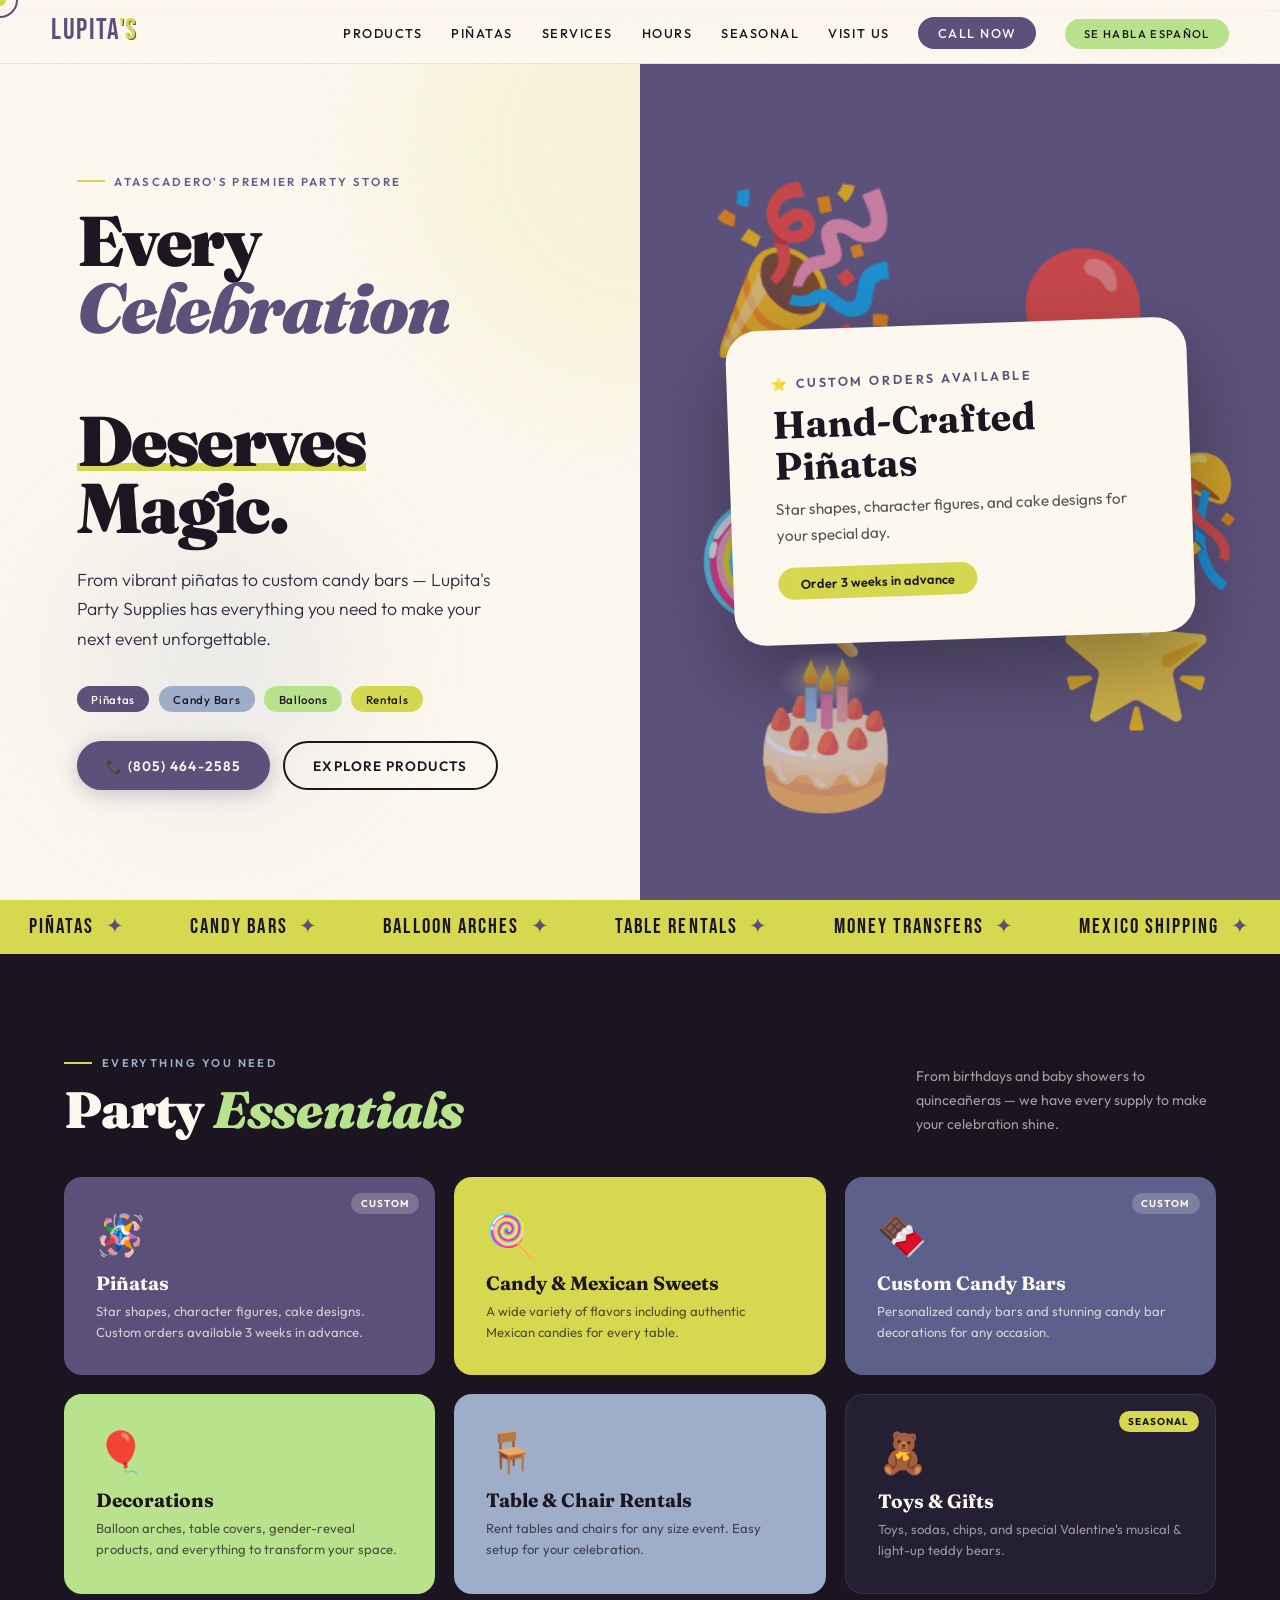
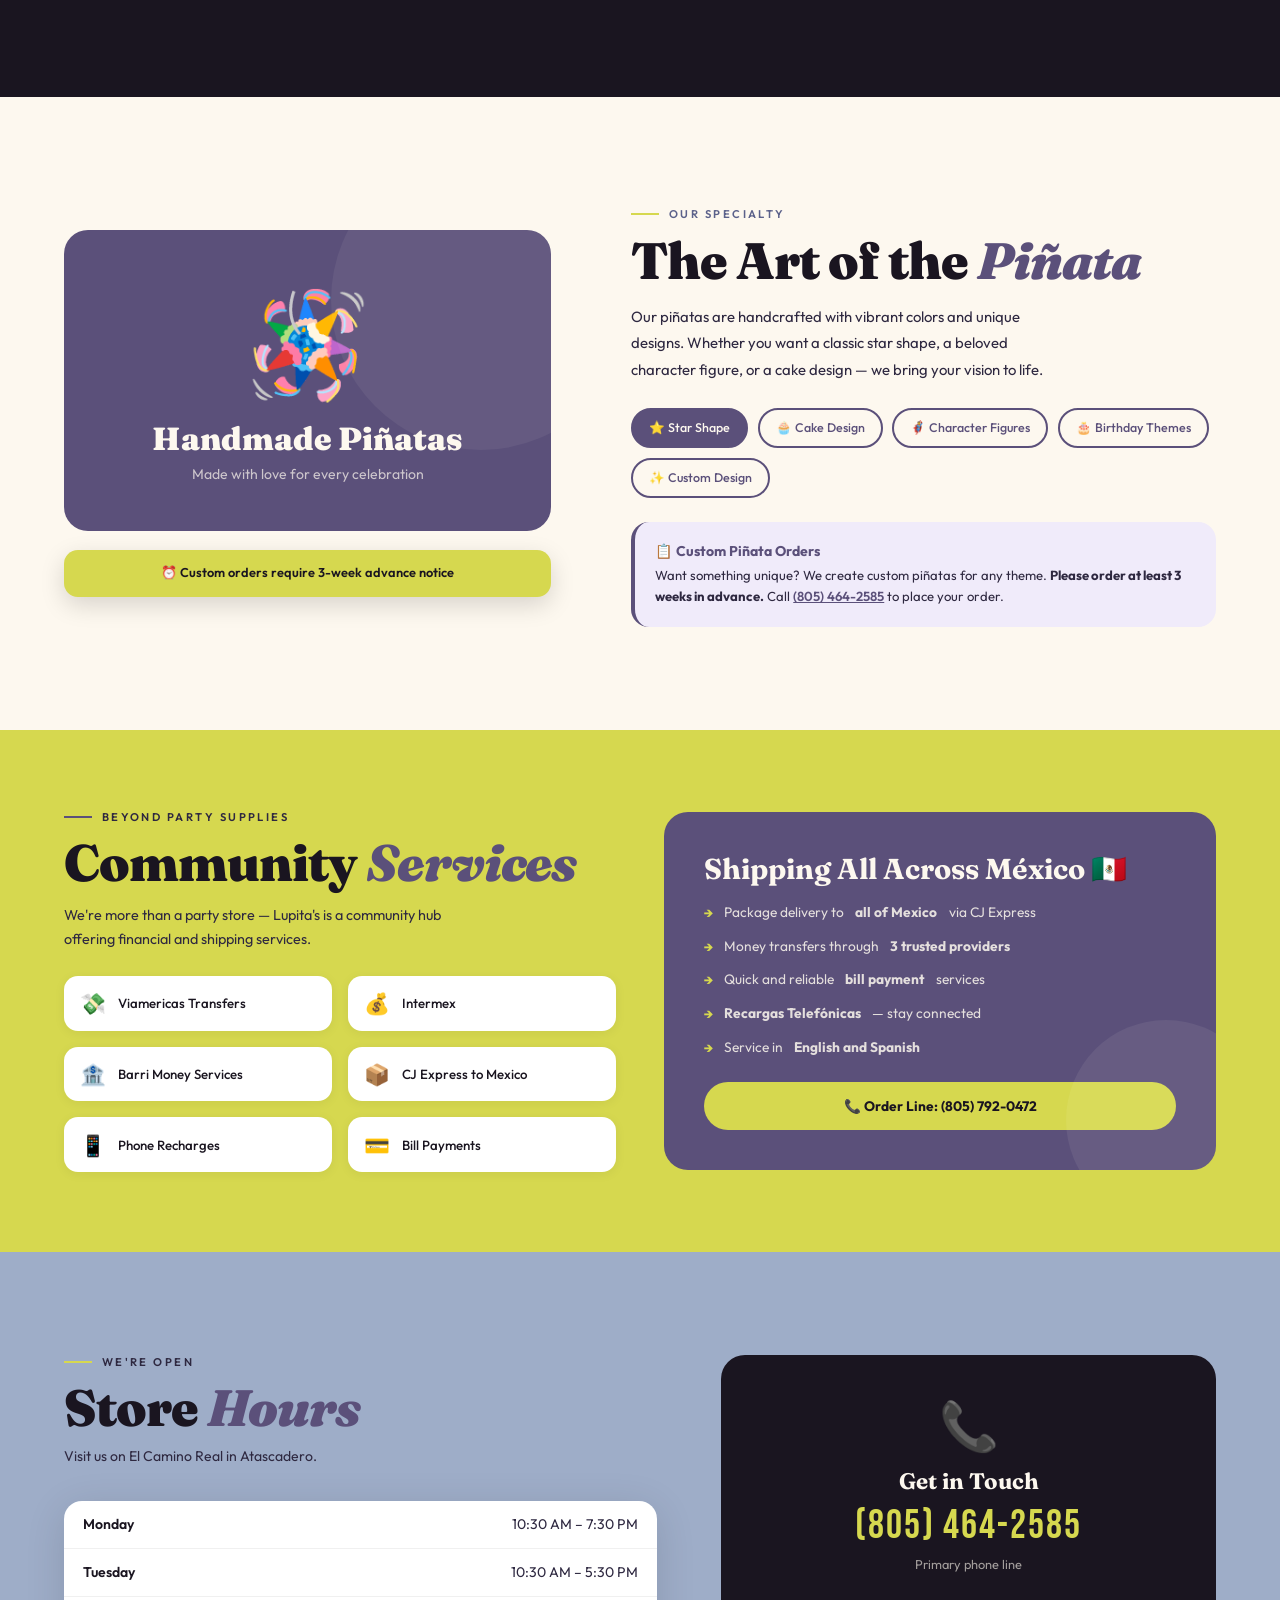
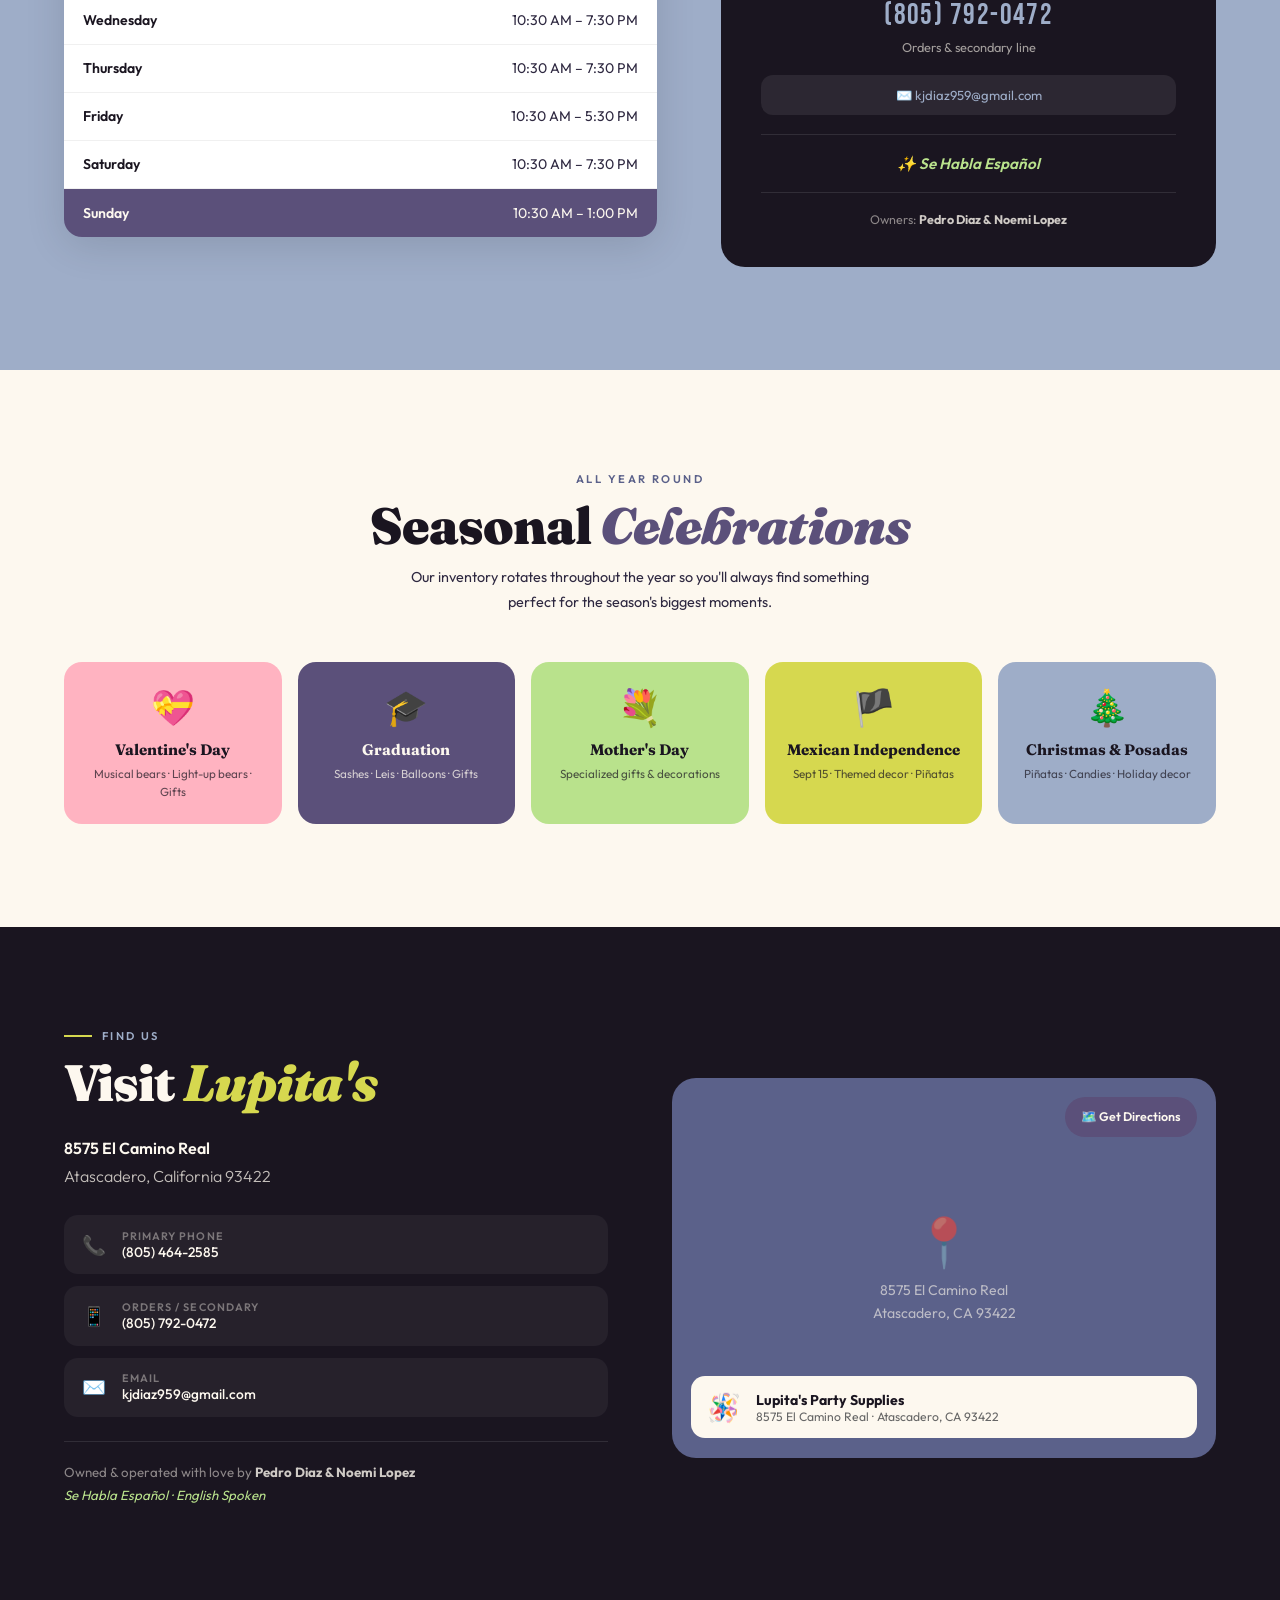
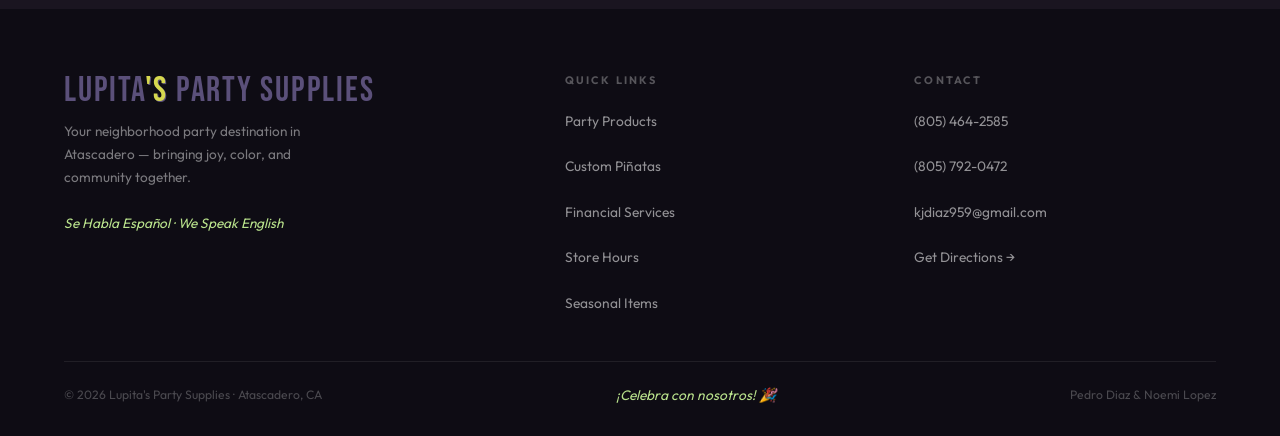
==== index.html @ 15f7dcf7 "Initial" ====
<!DOCTYPE html>
<html lang="en">
<head>
    <meta charset="UTF-8">
    <meta name="robots" content="noindex, nofollow">
    <meta name="viewport" content="width=device-width, initial-scale=1.0, viewport-fit=cover">
    <meta name="theme-color" content="#5b507a">
    <meta name="apple-mobile-web-app-capable" content="yes">
    <title>Lupita's Party Supplies — Atascadero, CA</title>
    <link rel="preconnect" href="https://fonts.googleapis.com">
    <link href="https://fonts.googleapis.com/css2?family=Bebas+Neue&family=Fraunces:ital,wght@0,400;0,700;0,900;1,400;1,700&family=Outfit:wght@300;400;500;600&display=swap"
          rel="stylesheet">
    <style>
        /* ── TOKENS ── */
        :root {
            --dusty-grape: #5b507a;
            --dusty-grape-2: #5b618a;
            --powder-blue: #9eadc8;
            --light-green: #b9e28c;
            --lemon-lime: #d6d84f;
            --cream: #fdf8ef;
            --ink: #1a1520;
            --ink-soft: #2e2840;
            --nav-h: 64px;
            --si-l: env(safe-area-inset-left, 0px);
            --si-r: env(safe-area-inset-right, 0px);
            --si-b: env(safe-area-inset-bottom, 0px);
        }

        /* ── RESET ── */
        *, *::before, *::after {
            margin: 0;
            padding: 0;
            box-sizing: border-box;
        }

        html {
            scroll-behavior: smooth;
            -webkit-text-size-adjust: 100%;
        }

        body {
            font-family: 'Outfit', sans-serif;
            background: var(--cream);
            color: var(--ink);
            overflow-x: hidden;
        }

        img {
            max-width: 100%;
            display: block;
        }

        a {
            -webkit-tap-highlight-color: transparent;
        }

        /* ── CUSTOM CURSOR — fine pointer only ── */
        .cursor, .cursor-ring {
            display: none;
        }

        @media (pointer: fine) {
            body {
                cursor: none;
            }

            .cursor {
                display: block;
                width: 12px;
                height: 12px;
                background: var(--lemon-lime);
                border-radius: 50%;
                position: fixed;
                pointer-events: none;
                z-index: 9999;
                transition: transform .1s, background .2s;
                transform: translate(-50%, -50%);
            }

            .cursor-ring {
                display: block;
                width: 36px;
                height: 36px;
                border: 2px solid var(--dusty-grape);
                border-radius: 50%;
                position: fixed;
                pointer-events: none;
                z-index: 9998;
                transition: all .15s ease;
                transform: translate(-50%, -50%);
            }

            a, button {
                cursor: none;
            }
        }

        /* ── NOISE OVERLAY ── */
        body::before {
            content: '';
            position: fixed;
            inset: 0;
            z-index: 1000;
            pointer-events: none;
            opacity: .025;
            background-image: url("data:image/svg+xml,%3Csvg viewBox='0 0 256 256' xmlns='http://www.w3.org/2000/svg'%3E%3Cfilter id='n'%3E%3CfeTurbulence type='fractalNoise' baseFrequency='0.9' numOctaves='4' stitchTiles='stitch'/%3E%3C/filter%3E%3Crect width='100%25' height='100%25' filter='url(%23n)'/%3E%3C/svg%3E");
        }

        /* ── BLOBS ── */
        .blob {
            position: absolute;
            border-radius: 50%;
            filter: blur(60px);
            pointer-events: none;
            z-index: 0;
        }

        /* ────────────────────────────────
           NAV
        ──────────────────────────────── */
        nav {
            position: fixed;
            top: 0;
            left: 0;
            right: 0;
            z-index: 500;
            height: var(--nav-h);
            display: flex;
            align-items: center;
            justify-content: space-between;
            padding: 0 clamp(1rem, 4vw, 4rem);
            background: rgba(253, 248, 239, .92);
            backdrop-filter: blur(16px);
            -webkit-backdrop-filter: blur(16px);
            border-bottom: 1px solid rgba(91, 80, 122, .12);
            transition: box-shadow .3s;
        }

        nav.scrolled {
            box-shadow: 0 4px 40px rgba(91, 80, 122, .1);
        }

        .nav-logo {
            font-family: 'Bebas Neue', sans-serif;
            font-size: clamp(1.4rem, 4vw, 1.8rem);
            letter-spacing: .05em;
            color: var(--dusty-grape);
            text-decoration: none;
            line-height: 1;
            flex-shrink: 0;
        }

        .nav-logo span {
            color: var(--lemon-lime);
            text-shadow: 1px 1px 0 var(--dusty-grape);
        }

        /* Desktop links */
        .nav-links {
            display: flex;
            gap: 1.8rem;
            align-items: center;
            list-style: none;
        }

        .nav-links a {
            font-size: .8rem;
            font-weight: 500;
            letter-spacing: .12em;
            text-transform: uppercase;
            text-decoration: none;
            color: var(--ink);
            position: relative;
            padding: .5rem 0 .3rem;
            transition: color .2s;
            white-space: nowrap;
        }

        .nav-links a::after {
            content: '';
            position: absolute;
            bottom: 0;
            left: 0;
            width: 0;
            height: 2px;
            background: var(--lemon-lime);
            transition: width .3s cubic-bezier(.4, 0, 0, 1);
        }

        .nav-links a:hover::after {
            width: 100%;
        }

        .nav-links a:hover {
            color: var(--dusty-grape);
        }

        .nav-cta {
            background: var(--dusty-grape);
            color: var(--cream) !important;
            padding: .5rem 1.2rem !important;
            border-radius: 100px;
            transition: background .2s !important;
        }

        .nav-cta:hover {
            background: var(--dusty-grape-2) !important;
        }

        .nav-cta::after {
            display: none !important;
        }

        .nav-se {
            background: var(--light-green);
            color: var(--ink) !important;
            font-size: .7rem !important;
        }

        .nav-se:hover {
            background: #a6d07a !important;
        }

        /* Hamburger */
        .nav-hamburger {
            display: none;
            flex-direction: column;
            justify-content: center;
            align-items: center;
            gap: 5px;
            width: 44px;
            height: 44px;
            background: none;
            border: none;
            padding: 0;
            cursor: pointer;
            flex-shrink: 0;
        }

        .nav-hamburger span {
            display: block;
            width: 24px;
            height: 2px;
            background: var(--ink);
            border-radius: 2px;
            transition: transform .3s, opacity .3s;
            transform-origin: center;
        }

        .nav-hamburger.open span:nth-child(1) {
            transform: translateY(7px) rotate(45deg);
        }

        .nav-hamburger.open span:nth-child(2) {
            opacity: 0;
            transform: scaleX(0);
        }

        .nav-hamburger.open span:nth-child(3) {
            transform: translateY(-7px) rotate(-45deg);
        }

        /* Drawer */
        .nav-drawer {
            position: fixed;
            top: var(--nav-h);
            left: 0;
            right: 0;
            background: rgba(253, 248, 239, .98);
            backdrop-filter: blur(20px);
            -webkit-backdrop-filter: blur(20px);
            border-bottom: 2px solid var(--dusty-grape);
            z-index: 490;
            transform: translateY(-110%);
            transition: transform .35s cubic-bezier(.4, 0, 0, 1);
            max-height: calc(100dvh - var(--nav-h));
            overflow-y: auto;
            -webkit-overflow-scrolling: touch;
        }

        .nav-drawer.open {
            transform: translateY(0);
        }

        .nav-drawer ul {
            list-style: none;
            padding: 1.25rem 1.25rem .75rem;
            display: flex;
            flex-direction: column;
            gap: .2rem;
        }

        .nav-drawer ul li a {
            display: flex;
            align-items: center;
            min-height: 52px;
            padding: 0 1rem;
            font-size: 1rem;
            font-weight: 500;
            letter-spacing: .06em;
            text-transform: uppercase;
            text-decoration: none;
            color: var(--ink);
            border-radius: 12px;
            transition: background .15s;
        }

        .nav-drawer ul li a:active {
            background: rgba(91, 80, 122, .1);
        }

        .drawer-btns {
            padding: .75rem 1.25rem;
            padding-bottom: calc(.75rem + var(--si-b));
            display: flex;
            flex-direction: column;
            gap: .6rem;
        }

        .drawer-btns a {
            display: flex;
            align-items: center;
            justify-content: center;
            min-height: 52px;
            border-radius: 100px;
            font-weight: 700;
            font-size: .9rem;
            text-decoration: none;
            letter-spacing: .03em;
            transition: opacity .15s;
        }

        .drawer-btns a:active {
            opacity: .8;
        }

        .db-call {
            background: var(--dusty-grape);
            color: var(--cream);
        }

        .db-ord {
            background: var(--light-green);
            color: var(--ink);
        }

        .drawer-se {
            text-align: center;
            font-size: .78rem;
            color: var(--dusty-grape);
            font-style: italic;
            font-weight: 600;
            padding-bottom: .75rem;
        }

        /* ────────────────────────────────
           HERO
        ──────────────────────────────── */
        #hero {
            min-height: 100svh;
            display: grid;
            grid-template-columns:1fr 1fr;
            position: relative;
            overflow: hidden;
            padding-top: var(--nav-h);
        }

        .hero-left {
            display: flex;
            flex-direction: column;
            justify-content: center;
            padding: 4rem clamp(1.5rem, 3vw, 3rem) 4rem clamp(1.5rem, 6vw, 5rem);
            position: relative;
            z-index: 2;
        }

        .hero-eyebrow {
            display: inline-flex;
            align-items: center;
            gap: .6rem;
            font-size: .72rem;
            font-weight: 600;
            letter-spacing: .2em;
            text-transform: uppercase;
            color: var(--dusty-grape-2);
            margin-bottom: 1.2rem;
        }

        .hero-eyebrow::before {
            content: '';
            width: 28px;
            height: 2px;
            background: var(--lemon-lime);
            flex-shrink: 0;
        }

        .hero-h1 {
            font-family: 'Fraunces', serif;
            font-size: clamp(2.8rem, 5.5vw, 6.5rem);
            font-weight: 900;
            line-height: .95;
            letter-spacing: -.03em;
            color: var(--ink);
            margin-bottom: 1.4rem;
        }

        .hero-h1 .pop {
            color: var(--dusty-grape);
            font-style: italic;
            display: block;
        }

        .hero-h1 .uw {
            position: relative;
            display: inline-block;
        }

        .hero-h1 .uw::after {
            content: '';
            position: absolute;
            left: 0;
            bottom: 4px;
            right: 0;
            height: 8px;
            background: var(--lemon-lime);
            z-index: -1;
            transform: scaleX(0);
            transform-origin: left;
            animation: ulGrow .8s .6s cubic-bezier(.4, 0, 0, 1) forwards;
        }

        @keyframes ulGrow {
            to {
                transform: scaleX(1);
            }
        }

        .hero-sub {
            font-size: clamp(.88rem, 2vw, 1.1rem);
            font-weight: 300;
            color: var(--ink-soft);
            line-height: 1.7;
            max-width: 420px;
            margin-bottom: 2rem;
        }

        .hero-badges {
            display: flex;
            gap: .6rem;
            flex-wrap: wrap;
            margin-bottom: 1.8rem;
        }

        .badge {
            padding: .35rem .9rem;
            border-radius: 100px;
            font-size: .72rem;
            font-weight: 500;
            letter-spacing: .06em;
        }

        .bg {
            background: var(--dusty-grape);
            color: var(--cream);
        }

        .bb {
            background: var(--powder-blue);
            color: var(--ink);
        }

        .bgn {
            background: var(--light-green);
            color: var(--ink);
        }

        .bl {
            background: var(--lemon-lime);
            color: var(--ink);
        }

        .hero-btns {
            display: flex;
            gap: .8rem;
            flex-wrap: wrap;
        }

        .btn-p {
            background: var(--dusty-grape);
            color: var(--cream);
            padding: .85rem 1.8rem;
            border-radius: 100px;
            font-size: .85rem;
            font-weight: 600;
            letter-spacing: .08em;
            text-transform: uppercase;
            text-decoration: none;
            border: none;
            transition: transform .2s, box-shadow .2s, background .2s;
            box-shadow: 0 4px 20px rgba(91, 80, 122, .3);
            display: inline-flex;
            align-items: center;
            min-height: 48px;
            touch-action: manipulation;
        }

        @media (hover: hover) {
            .btn-p:hover {
                transform: translateY(-3px);
                box-shadow: 0 8px 32px rgba(91, 80, 122, .4);
                background: var(--dusty-grape-2);
            }
        }

        .btn-p:active {
            transform: scale(.97);
        }

        .btn-o {
            background: transparent;
            color: var(--ink);
            padding: .85rem 1.8rem;
            border-radius: 100px;
            font-size: .85rem;
            font-weight: 600;
            letter-spacing: .08em;
            text-transform: uppercase;
            text-decoration: none;
            border: 2px solid var(--ink);
            transition: all .2s;
            display: inline-flex;
            align-items: center;
            min-height: 48px;
            touch-action: manipulation;
        }

        @media (hover: hover) {
            .btn-o:hover {
                background: var(--ink);
                color: var(--cream);
                transform: translateY(-3px);
            }
        }

        .btn-o:active {
            transform: scale(.97);
        }

        .hero-right {
            position: relative;
            overflow: hidden;
            background: var(--dusty-grape);
            display: flex;
            align-items: center;
            justify-content: center;
        }

        .hero-right-inner {
            position: relative;
            z-index: 2;
            text-align: center;
            padding: 3rem 2rem;
        }

        .hero-card {
            background: var(--cream);
            border-radius: 32px;
            padding: clamp(1.2rem, 3.5vw, 3.5rem);
            text-align: left;
            max-width: clamp(260px, 36vw, 520px);
            box-shadow: 0 32px 80px rgba(0, 0, 0, .32);
            transform: rotate(-2deg);
            animation: floatCard 4s ease-in-out infinite;
        }

        @keyframes floatCard {
            0%, 100% {
                transform: rotate(-2deg) translateY(0);
            }
            50% {
                transform: rotate(-2deg) translateY(-14px);
            }
        }

        .cl {
            font-size: clamp(.68rem, 1vw, 1rem);
            font-weight: 600;
            letter-spacing: .2em;
            text-transform: uppercase;
            color: var(--dusty-grape);
            margin-bottom: .75rem;
        }

        .ct {
            font-family: 'Fraunces', serif;
            font-size: clamp(1.1rem, 3vw, 2.8rem);
            font-weight: 700;
            color: var(--ink);
            margin-bottom: .6rem;
            line-height: 1.1;
        }

        .cd {
            font-size: clamp(.82rem, 1.2vw, 1.2rem);
            color: #555;
            line-height: 1.7;
        }

        .ctag {
            display: inline-block;
            margin-top: 1.2rem;
            background: var(--lemon-lime);
            color: var(--ink);
            font-size: clamp(.7rem, 1vw, 1rem);
            font-weight: 600;
            padding: .5rem 1.4rem;
            border-radius: 100px;
        }

        .hero-fi {
            position: absolute;
            inset: 0;
            pointer-events: none;
            z-index: 1;
        }

        .fi {
            position: absolute;
            font-size: 2.5rem;
            animation: floatIt 5s ease-in-out infinite;
            opacity: .7;
        }

        @keyframes floatIt {
            0%, 100% {
                transform: translateY(0) rotate(0deg);
            }
            50% {
                transform: translateY(-20px) rotate(15deg);
            }
        }

        /* ── MARQUEE ── */
        .mq-wrap {
            background: var(--lemon-lime);
            overflow: hidden;
            padding: .9rem 0;
            position: relative;
            z-index: 2;
        }

        .mq-track {
            display: flex;
            gap: 0;
            white-space: nowrap;
            animation: mqScroll 20s linear infinite;
        }

        .mq-item {
            font-family: 'Bebas Neue', sans-serif;
            font-size: 1.3rem;
            letter-spacing: .1em;
            color: var(--ink);
            padding: 0 1.8rem;
            flex-shrink: 0;
        }

        .mq-dot {
            color: var(--dusty-grape);
            padding: 0 .4rem;
        }

        @keyframes mqScroll {
            from {
                transform: translateX(0);
            }
            to {
                transform: translateX(-50%);
            }
        }

        @media (prefers-reduced-motion: reduce) {
            .mq-track, .fi, .hero-card {
                animation: none;
            }

            .reveal {
                opacity: 1 !important;
                transform: none !important;
            }
        }

        /* ── SECTION COMMON ── */
        section {
            position: relative;
            overflow: hidden;
        }

        .stag {
            font-size: .7rem;
            font-weight: 600;
            letter-spacing: .22em;
            text-transform: uppercase;
            color: var(--dusty-grape-2);
            display: flex;
            align-items: center;
            gap: .6rem;
            margin-bottom: .8rem;
        }

        .stag::before {
            content: '';
            width: 28px;
            height: 2px;
            background: var(--lemon-lime);
            flex-shrink: 0;
        }

        .sh2 {
            font-family: 'Fraunces', serif;
            font-size: clamp(1.9rem, 4vw, 3.8rem);
            font-weight: 900;
            line-height: 1.05;
            letter-spacing: -.02em;
            color: var(--ink);
        }

        .sh2 em {
            font-style: italic;
            color: var(--dusty-grape);
        }

        /* ────────────────────────────────
           PRODUCTS
        ──────────────────────────────── */
        #products {
            padding: clamp(3rem, 8vw, 8rem) clamp(1.25rem, 5vw, 5rem);
            background: var(--ink);
        }

        .ph {
            display: flex;
            justify-content: space-between;
            align-items: flex-end;
            margin-bottom: 2.5rem;
            gap: 2rem;
            flex-wrap: wrap;
        }

        .ph .stag {
            color: var(--powder-blue);
        }

        .ph .stag::before {
            background: var(--lemon-lime);
        }

        .ph .sh2 {
            color: var(--cream);
        }

        .ph .sh2 em {
            color: var(--light-green);
        }

        .pdesc {
            max-width: 300px;
            font-size: .88rem;
            color: rgba(253, 248, 239, .6);
            line-height: 1.7;
        }

        .pgrid {
            display: grid;
            grid-template-columns:repeat(3, 1fr);
            gap: 1.2rem;
        }

        .pc {
            border-radius: 18px;
            padding: clamp(1.25rem, 3vw, 2rem);
            position: relative;
            overflow: hidden;
            transition: transform .3s cubic-bezier(.4, 0, 0, 1), box-shadow .3s;
            touch-action: manipulation;
        }

        @media (hover: hover) {
            .pc:hover {
                transform: translateY(-8px);
                box-shadow: 0 20px 50px rgba(0, 0, 0, .4);
            }
        }

        .pc:active {
            transform: scale(.98);
        }

        .pc.g {
            background: var(--dusty-grape);
        }

        .pc.g2 {
            background: var(--dusty-grape-2);
        }

        .pc.b {
            background: var(--powder-blue);
        }

        .pc.gn {
            background: var(--light-green);
        }

        .pc.l {
            background: var(--lemon-lime);
        }

        .pc.dk {
            background: #241f32;
            border: 1px solid rgba(255, 255, 255, .08);
        }

        .pe {
            font-size: 2.5rem;
            margin-bottom: .8rem;
            display: block;
        }

        .pt {
            font-family: 'Fraunces', serif;
            font-size: 1.2rem;
            font-weight: 700;
            margin-bottom: .4rem;
            line-height: 1.2;
        }

        .pc.g .pt, .pc.g2 .pt, .pc.dk .pt {
            color: var(--cream);
        }

        .pc.b .pt, .pc.gn .pt, .pc.l .pt {
            color: var(--ink);
        }

        .pd {
            font-size: .82rem;
            line-height: 1.6;
        }

        .pc.g .pd, .pc.g2 .pd {
            color: rgba(253, 248, 239, .75);
        }

        .pc.dk .pd {
            color: rgba(253, 248, 239, .55);
        }

        .pc.b .pd, .pc.gn .pd, .pc.l .pd {
            color: rgba(26, 21, 32, .7);
        }

        .pbadge {
            position: absolute;
            top: 1rem;
            right: 1rem;
            font-size: .62rem;
            font-weight: 700;
            letter-spacing: .1em;
            text-transform: uppercase;
            padding: .25rem .6rem;
            border-radius: 100px;
            background: rgba(255, 255, 255, .2);
            color: var(--cream);
        }

        .pc.l .pbadge, .pc.gn .pbadge {
            background: rgba(0, 0, 0, .12);
            color: var(--ink);
        }

        /* ────────────────────────────────
           PIÑATA SPOTLIGHT
        ──────────────────────────────── */
        #pinatas {
            padding: clamp(3rem, 8vw, 8rem) clamp(1.25rem, 5vw, 5rem);
            background: var(--cream);
            display: grid;
            grid-template-columns:1fr 1.2fr;
            gap: 5rem;
            align-items: center;
        }

        .pv {
            position: relative;
        }

        .pbc {
            background: var(--dusty-grape);
            border-radius: 24px;
            padding: clamp(1.5rem, 4vw, 3rem);
            position: relative;
            overflow: hidden;
        }

        .pbc::before {
            content: '';
            position: absolute;
            width: 300px;
            height: 300px;
            border-radius: 50%;
            background: rgba(253, 248, 239, .06);
            top: -80px;
            right: -80px;
        }

        .pbe {
            font-size: clamp(4rem, 8vw, 7rem);
            display: block;
            margin-bottom: .8rem;
            text-align: center;
        }

        .pbt {
            font-family: 'Fraunces', serif;
            font-size: clamp(1.4rem, 3vw, 2rem);
            font-weight: 900;
            color: var(--cream);
            text-align: center;
            margin-bottom: .4rem;
        }

        .pbs {
            font-size: .88rem;
            color: rgba(253, 248, 239, .7);
            text-align: center;
        }

        .pfb {
            position: relative;
            margin-top: 1.2rem;
            background: var(--lemon-lime);
            color: var(--ink);
            border-radius: 14px;
            padding: .9rem 1.2rem;
            font-size: .8rem;
            font-weight: 600;
            box-shadow: 0 8px 24px rgba(0, 0, 0, .15);
            text-align: center;
            line-height: 1.4;
        }

        .pi {
            padding-top: .5rem;
        }

        .pstyles {
            display: flex;
            gap: .6rem;
            flex-wrap: wrap;
            margin: 1.5rem 0;
        }

        .pst {
            padding: .55rem 1rem;
            border-radius: 100px;
            font-size: .78rem;
            font-weight: 500;
            border: 2px solid var(--dusty-grape);
            color: var(--dusty-grape);
            transition: all .2s;
            min-height: 40px;
            display: inline-flex;
            align-items: center;
            touch-action: manipulation;
        }

        @media (hover: hover) {
            .pst:hover {
                background: var(--dusty-grape);
                color: var(--cream);
            }
        }

        .pst.active {
            background: var(--dusty-grape);
            color: var(--cream);
        }

        .cob {
            background: #f0ebfa;
            border-radius: 18px;
            padding: 1.25rem;
            border-left: 4px solid var(--dusty-grape);
            margin-top: 1.5rem;
        }

        .cot {
            font-weight: 700;
            font-size: .88rem;
            color: var(--dusty-grape);
            margin-bottom: .35rem;
        }

        .cod {
            font-size: .82rem;
            color: var(--ink-soft);
            line-height: 1.6;
        }

        /* ────────────────────────────────
           SERVICES STRIP
        ──────────────────────────────── */
        #services-strip {
            background: var(--lemon-lime);
            padding: clamp(3rem, 8vw, 5rem) clamp(1.25rem, 5vw, 5rem);
            display: grid;
            grid-template-columns:1fr 1fr;
            gap: 3rem;
            align-items: center;
        }

        .sl .stag {
            color: var(--ink-soft);
        }

        .sl .stag::before {
            background: var(--dusty-grape);
        }

        .sgrid {
            display: grid;
            grid-template-columns:1fr 1fr;
            gap: 1rem;
            margin-top: 1.5rem;
        }

        .spill {
            display: flex;
            align-items: center;
            gap: .75rem;
            background: white;
            border-radius: 14px;
            padding: .9rem 1rem;
            font-size: .83rem;
            font-weight: 500;
            box-shadow: 0 2px 12px rgba(0, 0, 0, .06);
            transition: transform .2s;
            min-height: 52px;
            touch-action: manipulation;
        }

        @media (hover: hover) {
            .spill:hover {
                transform: translateY(-3px);
            }
        }

        .sp-em {
            font-size: 1.3rem;
            flex-shrink: 0;
        }

        .srbox {
            background: var(--dusty-grape);
            border-radius: 24px;
            padding: clamp(1.5rem, 4vw, 2.5rem);
            color: var(--cream);
            position: relative;
            overflow: hidden;
        }

        .srbox::after {
            content: '';
            position: absolute;
            width: 200px;
            height: 200px;
            border-radius: 50%;
            background: rgba(253, 248, 239, .07);
            bottom: -50px;
            right: -50px;
        }

        .srbt {
            font-family: 'Fraunces', serif;
            font-size: clamp(1.3rem, 3vw, 1.8rem);
            font-weight: 700;
            margin-bottom: 1rem;
            line-height: 1.2;
        }

        .srlist {
            list-style: none;
            display: flex;
            flex-direction: column;
            gap: .75rem;
        }

        .srlist li {
            display: flex;
            align-items: flex-start;
            gap: .7rem;
            font-size: .86rem;
            color: rgba(253, 248, 239, .85);
            line-height: 1.5;
        }

        .srlist li::before {
            content: '→';
            color: var(--lemon-lime);
            font-weight: 700;
            flex-shrink: 0;
            margin-top: 1px;
        }

        .sr-cta {
            display: inline-flex;
            align-items: center;
            justify-content: center;
            margin-top: 1.5rem;
            background: var(--lemon-lime);
            color: var(--ink);
            padding: .8rem 1.5rem;
            border-radius: 100px;
            font-weight: 700;
            font-size: .86rem;
            text-decoration: none;
            min-height: 48px;
            width: 100%;
            touch-action: manipulation;
            transition: opacity .2s;
        }

        .sr-cta:active {
            opacity: .8;
        }

        /* ────────────────────────────────
           HOURS
        ──────────────────────────────── */
        #hours {
            background: var(--powder-blue);
            padding: clamp(3rem, 8vw, 8rem) clamp(1.25rem, 5vw, 5rem);
            display: grid;
            grid-template-columns:1.2fr 1fr;
            gap: 4rem;
            align-items: start;
        }

        .hl .stag {
            color: var(--ink-soft);
        }

        .htbl {
            margin-top: 2rem;
            display: flex;
            flex-direction: column;
            border-radius: 18px;
            overflow: hidden;
            box-shadow: 0 8px 40px rgba(0, 0, 0, .12);
        }

        .hr {
            display: flex;
            justify-content: space-between;
            align-items: center;
            padding: .9rem 1.2rem;
            background: white;
            border-bottom: 1px solid rgba(0, 0, 0, .06);
            font-size: .88rem;
            min-height: 48px;
        }

        .hr:last-child {
            border-bottom: none;
        }

        @media (hover: hover) {
            .hr:hover {
                background: #f8f4ff;
            }
        }

        .hr.today {
            background: var(--dusty-grape);
        }

        .hr.today .dn, .hr.today .dt {
            color: var(--cream);
        }

        .dn {
            font-weight: 600;
            color: var(--ink);
        }

        .dt {
            color: var(--ink-soft);
            font-weight: 400;
        }

        .hrb {
            background: var(--ink);
            border-radius: 24px;
            padding: clamp(1.5rem, 4vw, 2.5rem);
            color: var(--cream);
            text-align: center;
        }

        .hrb-ic {
            font-size: 3rem;
            margin-bottom: .8rem;
        }

        .hrb-tt {
            font-family: 'Fraunces', serif;
            font-size: 1.4rem;
            font-weight: 700;
            margin-bottom: .4rem;
        }

        .hrb-ph {
            font-family: 'Bebas Neue', sans-serif;
            font-size: clamp(1.8rem, 4vw, 2.5rem);
            letter-spacing: .05em;
            color: var(--lemon-lime);
            margin: .4rem 0;
            display: flex;
            align-items: center;
            justify-content: center;
            text-decoration: none;
            min-height: 48px;
        }

        .hrb-ph2 {
            display: flex;
            align-items: center;
            justify-content: center;
            font-family: 'Bebas Neue', sans-serif;
            font-size: clamp(1.4rem, 3vw, 1.8rem);
            letter-spacing: .05em;
            color: var(--powder-blue);
            text-decoration: none;
            min-height: 48px;
        }

        .hrb-sub {
            font-size: .8rem;
            color: rgba(253, 248, 239, .6);
            margin-bottom: 1.2rem;
        }

        .hrb-em {
            background: rgba(255, 255, 255, .08);
            border-radius: 12px;
            padding: .75rem 1rem;
            font-size: .82rem;
            color: var(--powder-blue);
            word-break: break-all;
        }

        .hrb-em a {
            color: inherit;
            text-decoration: none;
        }

        .hrb-se {
            margin-top: 1.2rem;
            padding-top: 1.2rem;
            border-top: 1px solid rgba(255, 255, 255, .1);
            font-size: .95rem;
            font-weight: 600;
            color: var(--light-green);
            font-style: italic;
        }

        /* ────────────────────────────────
           SEASONAL
        ──────────────────────────────── */
        #seasonal {
            padding: clamp(3rem, 8vw, 8rem) clamp(1.25rem, 5vw, 5rem);
            background: var(--cream);
        }

        .sea-hd {
            text-align: center;
            margin-bottom: 3rem;
        }

        .sea-hd .stag {
            justify-content: center;
        }

        .sea-hd .stag::before {
            display: none;
        }

        .segrid {
            display: grid;
            grid-template-columns:repeat(5, 1fr);
            gap: 1rem;
        }

        .secard {
            border-radius: 18px;
            padding: 1.4rem 1rem;
            text-align: center;
            transition: transform .3s;
            touch-action: manipulation;
            position: relative;
            overflow: hidden;
        }

        @media (hover: hover) {
            .secard:hover {
                transform: translateY(-8px) scale(1.02);
            }
        }

        .secard:active {
            transform: scale(.97);
        }

        .sc0 {
            background: #ffb3c1;
        }

        .sc1 {
            background: var(--dusty-grape);
        }

        .sc2 {
            background: var(--light-green);
        }

        .sc3 {
            background: var(--lemon-lime);
        }

        .sc4 {
            background: var(--powder-blue);
        }

        .se-em {
            font-size: 2.2rem;
            display: block;
            margin-bottom: .7rem;
        }

        .se-tt {
            font-family: 'Fraunces', serif;
            font-size: .95rem;
            font-weight: 700;
            margin-bottom: .35rem;
        }

        .sc0 .se-tt, .sc2 .se-tt, .sc3 .se-tt, .sc4 .se-tt {
            color: var(--ink);
        }

        .sc1 .se-tt {
            color: var(--cream);
        }

        .se-it {
            font-size: .73rem;
            line-height: 1.6;
        }

        .sc0 .se-it, .sc2 .se-it, .sc3 .se-it, .sc4 .se-it {
            color: rgba(26, 21, 32, .7);
        }

        .sc1 .se-it {
            color: rgba(253, 248, 239, .75);
        }

        /* ────────────────────────────────
           LOCATION
        ──────────────────────────────── */
        #location {
            background: var(--ink);
            padding: clamp(3rem, 8vw, 8rem) clamp(1.25rem, 5vw, 5rem);
            display: grid;
            grid-template-columns:1fr 1fr;
            gap: 4rem;
            align-items: center;
        }

        .li .stag {
            color: var(--powder-blue);
        }

        .li .sh2 {
            color: var(--cream);
        }

        .li .sh2 em {
            color: var(--lemon-lime);
        }

        .ladr {
            margin-top: 1.5rem;
            font-size: 1rem;
            font-weight: 300;
            color: rgba(253, 248, 239, .75);
            line-height: 1.8;
        }

        .ladr strong {
            color: var(--cream);
            font-weight: 600;
            display: block;
        }

        .lcon {
            display: flex;
            flex-direction: column;
            gap: .75rem;
            margin-top: 1.5rem;
        }

        .lci {
            display: flex;
            align-items: center;
            gap: 1rem;
            background: rgba(255, 255, 255, .05);
            border-radius: 14px;
            padding: .85rem 1.1rem;
            font-size: .86rem;
            transition: background .2s;
            min-height: 56px;
            text-decoration: none;
            touch-action: manipulation;
        }

        @media (hover: hover) {
            .lci:hover {
                background: rgba(255, 255, 255, .1);
            }
        }

        .lci:active {
            background: rgba(255, 255, 255, .12);
        }

        .lci-i {
            font-size: 1.2rem;
            flex-shrink: 0;
        }

        .lci-l {
            font-size: .68rem;
            font-weight: 600;
            letter-spacing: .1em;
            text-transform: uppercase;
            color: rgba(253, 248, 239, .4);
            display: block;
        }

        .lci-v {
            color: var(--cream);
            font-weight: 500;
        }

        .lmap {
            border-radius: 24px;
            overflow: hidden;
            background: var(--dusty-grape-2);
            height: 380px;
            display: flex;
            align-items: center;
            justify-content: center;
            position: relative;
        }

        .lmap-ph {
            text-align: center;
            color: rgba(253, 248, 239, .6);
        }

        .lmap-ph span {
            font-size: 3rem;
            display: block;
            margin-bottom: .5rem;
        }

        .lmap-ph p {
            font-size: .88rem;
            line-height: 1.6;
        }

        .lmap-pin {
            position: absolute;
            bottom: 1.2rem;
            left: 1.2rem;
            right: 1.2rem;
            background: var(--cream);
            border-radius: 14px;
            padding: .9rem 1rem;
            display: flex;
            align-items: center;
            gap: .9rem;
        }

        .lmap-pi {
            font-size: 1.7rem;
            flex-shrink: 0;
        }

        .lmp-n {
            font-weight: 700;
            font-size: .88rem;
            color: var(--ink);
        }

        .lmp-a {
            font-size: .76rem;
            color: #666;
        }

        .lmap-dir {
            position: absolute;
            top: 1.2rem;
            right: 1.2rem;
            background: var(--dusty-grape);
            color: var(--cream);
            border-radius: 100px;
            padding: .5rem 1rem;
            font-size: .78rem;
            font-weight: 600;
            text-decoration: none;
            display: flex;
            align-items: center;
            gap: .35rem;
            min-height: 40px;
            touch-action: manipulation;
        }

        @media (hover: hover) {
            .lmap-dir:hover {
                background: var(--lemon-lime);
                color: var(--ink);
            }
        }

        .lowns {
            margin-top: 1.5rem;
            padding-top: 1.2rem;
            border-top: 1px solid rgba(255, 255, 255, .1);
            font-size: .83rem;
            color: rgba(253, 248, 239, .5);
            line-height: 1.7;
        }

        .lowns strong {
            color: rgba(253, 248, 239, .8);
        }

        /* ── MOBILE CTA STRIP ── */
        .mob-cta {
            display: none;
            background: var(--dusty-grape);
            padding: 1.25rem clamp(1rem, 4vw, 1.5rem);
            padding-bottom: calc(1.25rem + var(--si-b));
            flex-direction: column;
            gap: .75rem;
        }

        .mob-cta a {
            display: flex;
            align-items: center;
            justify-content: center;
            min-height: 54px;
            border-radius: 100px;
            font-weight: 700;
            font-size: .92rem;
            text-decoration: none;
            letter-spacing: .04em;
            touch-action: manipulation;
            transition: opacity .15s;
        }

        .mob-cta a:active {
            opacity: .8;
        }

        .mc-call {
            background: var(--lemon-lime);
            color: var(--ink);
        }

        .mc-dir {
            background: rgba(255, 255, 255, .15);
            color: var(--cream);
            border: 1px solid rgba(255, 255, 255, .25);
        }

        /* ────────────────────────────────
           FOOTER
        ──────────────────────────────── */
        footer {
            background: #0e0c14;
            padding: clamp(2.5rem, 5vw, 4rem) clamp(1.25rem, 5vw, 5rem) clamp(1.5rem, 3vw, 2rem);
            padding-bottom: calc(clamp(1.5rem, 3vw, 2rem) + var(--si-b));
        }

        .ft {
            display: grid;
            grid-template-columns:1.5fr 1fr 1fr;
            gap: 3rem;
            padding-bottom: 2.5rem;
            border-bottom: 1px solid rgba(255, 255, 255, .08);
        }

        .ft .nav-logo {
            font-size: clamp(1.5rem, 4vw, 2.2rem);
        }

        .ftag {
            font-size: .85rem;
            color: rgba(255, 255, 255, .45);
            margin-top: .75rem;
            line-height: 1.7;
            max-width: 280px;
        }

        .fct {
            font-size: .68rem;
            font-weight: 700;
            letter-spacing: .2em;
            text-transform: uppercase;
            color: rgba(255, 255, 255, .3);
            margin-bottom: 1rem;
        }

        .flinks {
            list-style: none;
            display: flex;
            flex-direction: column;
            gap: .6rem;
        }

        .flinks li a {
            font-size: .86rem;
            color: rgba(255, 255, 255, .55);
            text-decoration: none;
            transition: color .2s;
            display: flex;
            align-items: center;
            min-height: 36px;
        }

        @media (hover: hover) {
            .flinks li a:hover {
                color: var(--lemon-lime);
            }
        }

        .fb {
            display: flex;
            justify-content: space-between;
            align-items: center;
            flex-wrap: wrap;
            gap: .75rem;
            padding-top: 1.5rem;
            font-size: .76rem;
            color: rgba(255, 255, 255, .25);
        }

        .fse {
            color: var(--light-green);
            font-style: italic;
            font-size: .86rem;
        }

        /* ── SCROLL REVEAL ── */
        .reveal {
            opacity: 0;
            transform: translateY(24px);
            transition: opacity .65s cubic-bezier(.4, 0, 0, 1), transform .65s cubic-bezier(.4, 0, 0, 1);
        }

        .reveal.visible {
            opacity: 1;
            transform: translateY(0);
        }

        .rd1 {
            transition-delay: .1s;
        }

        .rd2 {
            transition-delay: .2s;
        }

        .rd3 {
            transition-delay: .3s;
        }

        .rd4 {
            transition-delay: .4s;
        }

        /* ════════════════════════════════
           RESPONSIVE BREAKPOINTS
        ════════════════════════════════ */

        /* 1200px — trim nav */
        @media (max-width: 1200px) {
            .nav-links {
                gap: 1.2rem;
            }

            .nav-se {
                display: none;
            }
        }

        /* 960px — hamburger, restack */
        @media (max-width: 960px) {
            .nav-links {
                display: none;
            }

            .nav-hamburger {
                display: flex;
            }

            #hero {
                grid-template-columns:1fr;
                min-height: auto;
            }

            .hero-left {
                padding: 2.5rem 1.5rem 2rem;
                justify-content: flex-start;
                padding-top: 2.5rem;
            }

            .hero-right {
                min-height: 340px;
            }

            .hero-card {
                max-width: 270px;
                padding: 1.1rem;
            }

            .ct {
                font-size: 1.1rem;
            }

            .pgrid {
                grid-template-columns:repeat(2, 1fr);
            }

            .ph {
                flex-direction: column;
                align-items: flex-start;
                gap: 1rem;
            }

            .pdesc {
                max-width: 100%;
            }

            #pinatas {
                grid-template-columns:1fr;
                gap: 2.5rem;
            }

            #services-strip {
                grid-template-columns:1fr;
                gap: 2.5rem;
            }

            #hours {
                grid-template-columns:1fr;
                gap: 2.5rem;
            }

            .segrid {
                grid-template-columns:repeat(3, 1fr);
            }

            #location {
                grid-template-columns:1fr;
                gap: 2.5rem;
            }

            .lmap {
                height: 300px;
            }

            .ft {
                grid-template-columns:1fr 1fr;
            }

            .ft > div:first-child {
                grid-column: 1/-1;
            }
        }

        /* 600px — full mobile */
        @media (max-width: 600px) {
            :root {
                --nav-h: 60px;
            }

            .hero-left {
                padding: 2rem 1.25rem 1.5rem;
            }

            .hero-right {
                min-height: 260px;
            }

            .hero-card {
                max-width: 230px;
                padding: 1rem;
            }

            .fi {
                font-size: 1.6rem;
            }

            .pgrid {
                grid-template-columns:1fr;
            }

            .pe {
                font-size: 2rem;
            }

            .sgrid {
                grid-template-columns:1fr;
            }

            .segrid {
                grid-template-columns:repeat(2, 1fr);
            }

            .secard:last-child {
                grid-column: 1/-1;
            }

            .lmap {
                height: 250px;
            }

            .ft {
                grid-template-columns:1fr;
                gap: 2rem;
            }

            .ft > div:first-child {
                grid-column: auto;
            }

            .fb {
                flex-direction: column;
                align-items: center;
                text-align: center;
                gap: .5rem;
            }

            .mob-cta {
                display: flex;
            }

            .pstyles {
                gap: .45rem;
            }

            .pst {
                font-size: .74rem;
                padding: .5rem .85rem;
            }
        }

        /* 400px — tiny phones */
        @media (max-width: 400px) {
            .hero-h1 {
                font-size: 2.4rem;
            }

            .hero-btns {
                flex-direction: column;
            }

            .btn-p, .btn-o {
                width: 100%;
                justify-content: center;
            }

            .badge {
                font-size: .68rem;
                padding: .3rem .75rem;
            }
        }

        /* Hide scrollbar (Chrome, Safari, Edge) */
        body::-webkit-scrollbar {
            display: none;
        }
    </style>
</head>
<body>

<div class="cursor" id="cursor"></div>
<div class="cursor-ring" id="cursorRing"></div>

<!-- ────────────────────────────────
     NAV
──────────────────────────────── -->
<nav id="mainNav">
    <a href="#" class="nav-logo">Lupita<span>'s</span></a>
    <ul class="nav-links">
        <li><a href="#products">Products</a></li>
        <li><a href="#pinatas">Piñatas</a></li>
        <li><a href="#services-strip">Services</a></li>
        <li><a href="#hours">Hours</a></li>
        <li><a href="#seasonal">Seasonal</a></li>
        <li><a href="#location">Visit Us</a></li>
        <li><a href="tel:+18054642585" class="nav-cta">Call Now</a></li>
        <li><a href="#" class="nav-cta nav-se">Se Habla Español</a></li>
    </ul>
    <button class="nav-hamburger" id="hbBtn" aria-label="Open menu" aria-expanded="false">
        <span></span><span></span><span></span>
    </button>
</nav>

<div class="nav-drawer" id="navDrawer" aria-hidden="true">
    <ul>
        <li><a href="#products" class="dl">🎉 Products</a></li>
        <li><a href="#pinatas" class="dl">🪅 Piñatas</a></li>
        <li><a href="#services-strip" class="dl">💸 Services</a></li>
        <li><a href="#hours" class="dl">🕐 Hours</a></li>
        <li><a href="#seasonal" class="dl">🌟 Seasonal</a></li>
        <li><a href="#location" class="dl">📍 Visit Us</a></li>
    </ul>
    <div class="drawer-btns">
        <a href="tel:+18054642585" class="db-call dl">📞 (805) 464-2585 — Call Now</a>
        <a href="tel:+18057920472" class="db-ord dl">📱 (805) 792-0472 — Orders</a>
    </div>
    <p class="drawer-se">✨ Se Habla Español</p>
</div>

<!-- ────────────────────────────────
     HERO
──────────────────────────────── -->
<section id="hero">
    <div class="blob"
         style="width:500px;height:500px;background:var(--lemon-lime);opacity:.12;top:-100px;right:30%;"></div>
    <div class="blob"
         style="width:300px;height:300px;background:var(--powder-blue);opacity:.15;bottom:10%;left:5%;"></div>
    <div class="hero-left">
        <p class="hero-eyebrow reveal">Atascadero's Premier Party Store</p>
        <h1 class="hero-h1 reveal rd1">
            Every<br><span class="pop">Celebration</span><br><span class="uw">Deserves</span><br>Magic.
        </h1>
        <p class="hero-sub reveal rd2">From vibrant piñatas to custom candy bars — Lupita's Party Supplies has
            everything you need to make your next event unforgettable.</p>
        <div class="hero-badges reveal rd2">
            <span class="badge bg">Piñatas</span>
            <span class="badge bb">Candy Bars</span>
            <span class="badge bgn">Balloons</span>
            <span class="badge bl">Rentals</span>
        </div>
        <div class="hero-btns reveal rd3">
            <a href="tel:+18054642585" class="btn-p">📞 (805) 464-2585</a>
            <a href="#products" class="btn-o">Explore Products</a>
        </div>
    </div>
    <div class="hero-right">
        <div class="hero-fi">
            <span class="fi" style="top:12%;left:10%;animation-delay:0s ;font-size:10rem">🎉</span>
            <span class="fi" style="top:20%;right:15%;animation-delay:0s;font-size:10rem">🎈</span>
            <span class="fi" style="top:50%;left:8%;animation-delay:0s;font-size:9rem">🍭</span>
            <span class="fi" style="bottom:20%;right:10%;animation-delay:0s;font-size:8rem">🌟</span>
            <span class="fi" style="top:45%;right:5%;animation-delay:0s;font-size:8rem">🎊</span>
            <span class="fi" style="bottom:10%;left:15%;animation-delay:0s;font-size:9rem">🎂</span>
        </div>
        <div class="hero-right-inner">
            <div class="hero-card">
                <p class="cl">⭐ Custom Orders Available</p>
                <h3 class="ct">Hand-Crafted Piñatas</h3>
                <p class="cd">Star shapes, character figures, and cake designs for your special day.</p>
                <span class="ctag">Order 3 weeks in advance</span>
            </div>
        </div>
    </div>
</section>

<!-- MARQUEE -->
<div class="mq-wrap">
    <div class="mq-track">
        <span class="mq-item">Piñatas <span class="mq-dot">✦</span></span>
        <span class="mq-item">Candy Bars <span class="mq-dot">✦</span></span>
        <span class="mq-item">Balloon Arches <span class="mq-dot">✦</span></span>
        <span class="mq-item">Table Rentals <span class="mq-dot">✦</span></span>
        <span class="mq-item">Money Transfers <span class="mq-dot">✦</span></span>
        <span class="mq-item">Mexico Shipping <span class="mq-dot">✦</span></span>
        <span class="mq-item">Gender Reveal <span class="mq-dot">✦</span></span>
        <span class="mq-item">Mexican Candy <span class="mq-dot">✦</span></span>
        <span class="mq-item">Phone Recharges <span class="mq-dot">✦</span></span>
        <span class="mq-item">Piñatas <span class="mq-dot">✦</span></span>
        <span class="mq-item">Candy Bars <span class="mq-dot">✦</span></span>
        <span class="mq-item">Balloon Arches <span class="mq-dot">✦</span></span>
        <span class="mq-item">Table Rentals <span class="mq-dot">✦</span></span>
        <span class="mq-item">Money Transfers <span class="mq-dot">✦</span></span>
        <span class="mq-item">Mexico Shipping <span class="mq-dot">✦</span></span>
        <span class="mq-item">Gender Reveal <span class="mq-dot">✦</span></span>
        <span class="mq-item">Mexican Candy <span class="mq-dot">✦</span></span>
        <span class="mq-item">Phone Recharges <span class="mq-dot">✦</span></span>
    </div>
</div>

<!-- ────────────────────────────────
     PRODUCTS
──────────────────────────────── -->
<section id="products">
    <div class="ph reveal">
        <div>
            <p class="stag">Everything You Need</p>
            <h2 class="sh2" style="color:var(--cream)">Party <em style="color:var(--light-green)">Essentials</em></h2>
        </div>
        <p class="pdesc">From birthdays and baby showers to quinceañeras — we have every supply to make your celebration
            shine.</p>
    </div>
    <div class="pgrid">
        <div class="pc g reveal"><span class="pe">🪅</span>
            <div class="pbadge">Custom</div>
            <h3 class="pt">Piñatas</h3>
            <p class="pd">Star shapes, character figures, cake designs. Custom orders available 3 weeks in advance.</p>
        </div>
        <div class="pc l reveal rd1"><span class="pe">🍭</span>
            <h3 class="pt">Candy &amp; Mexican Sweets</h3>
            <p class="pd">A wide variety of flavors including authentic Mexican candies for every table.</p></div>
        <div class="pc g2 reveal rd2"><span class="pe">🍫</span>
            <div class="pbadge">Custom</div>
            <h3 class="pt">Custom Candy Bars</h3>
            <p class="pd">Personalized candy bars and stunning candy bar decorations for any occasion.</p></div>
        <div class="pc gn reveal rd1"><span class="pe">🎈</span>
            <h3 class="pt">Decorations</h3>
            <p class="pd">Balloon arches, table covers, gender-reveal products, and everything to transform your
                space.</p></div>
        <div class="pc b reveal rd2"><span class="pe">🪑</span>
            <h3 class="pt">Table &amp; Chair Rentals</h3>
            <p class="pd">Rent tables and chairs for any size event. Easy setup for your celebration.</p></div>
        <div class="pc dk reveal rd3"><span class="pe">🧸</span>
            <div class="pbadge" style="background:var(--lemon-lime);color:var(--ink)">Seasonal</div>
            <h3 class="pt">Toys &amp; Gifts</h3>
            <p class="pd">Toys, sodas, chips, and special Valentine's musical &amp; light-up teddy bears.</p></div>
    </div>
</section>

<!-- ────────────────────────────────
     PIÑATA SPOTLIGHT
──────────────────────────────── -->
<section id="pinatas">
    <div class="pv reveal">
        <div class="pbc">
            <span class="pbe">🪅</span>
            <h3 class="pbt">Handmade Piñatas</h3>
            <p class="pbs">Made with love for every celebration</p>
        </div>
        <div class="pfb">⏰ Custom orders require 3-week advance notice</div>
    </div>
    <div class="pi reveal rd1">
        <p class="stag">Our Specialty</p>
        <h2 class="sh2">The Art of the <em>Piñata</em></h2>
        <p style="margin-top:1rem;font-size:.93rem;color:var(--ink-soft);line-height:1.8;max-width:440px;">Our piñatas
            are handcrafted with vibrant colors and unique designs. Whether you want a classic star shape, a beloved
            character figure, or a cake design — we bring your vision to life.</p>
        <div class="pstyles">
            <span class="pst active">⭐ Star Shape</span>
            <span class="pst">🧁 Cake Design</span>
            <span class="pst">🦸 Character Figures</span>
            <span class="pst">🎂 Birthday Themes</span>
            <span class="pst">✨ Custom Design</span>
        </div>
        <div class="cob">
            <p class="cot">📋 Custom Piñata Orders</p>
            <p class="cod">Want something unique? We create custom piñatas for any theme. <strong>Please order at least
                3 weeks in advance.</strong> Call <a href="tel:+18054642585"
                                                     style="color:var(--dusty-grape);font-weight:600">(805) 464-2585</a>
                to place your order.</p>
        </div>
    </div>
</section>

<!-- ────────────────────────────────
     SERVICES STRIP
──────────────────────────────── -->
<section id="services-strip">
    <div class="sl">
        <p class="stag">Beyond Party Supplies</p>
        <h2 class="sh2">Community <em>Services</em></h2>
        <p style="margin-top:.8rem;font-size:.9rem;color:var(--ink-soft);line-height:1.7;max-width:380px;">We're more
            than a party store — Lupita's is a community hub offering financial and shipping services.</p>
        <div class="sgrid reveal">
            <div class="spill"><span class="sp-em">💸</span><span>Viamericas Transfers</span></div>
            <div class="spill"><span class="sp-em">💰</span><span>Intermex</span></div>
            <div class="spill"><span class="sp-em">🏦</span><span>Barri Money Services</span></div>
            <div class="spill"><span class="sp-em">📦</span><span>CJ Express to Mexico</span></div>
            <div class="spill"><span class="sp-em">📱</span><span>Phone Recharges</span></div>
            <div class="spill"><span class="sp-em">💳</span><span>Bill Payments</span></div>
        </div>
    </div>
    <div class="srbox reveal rd2">
        <h3 class="srbt">Shipping All Across México 🇲🇽</h3>
        <ul class="srlist">
            <li>Package delivery to <strong>all of Mexico</strong> via CJ Express</li>
            <li>Money transfers through <strong>3 trusted providers</strong></li>
            <li>Quick and reliable <strong>bill payment</strong> services</li>
            <li><strong>Recargas Telefónicas</strong> — stay connected</li>
            <li>Service in <strong>English and Spanish</strong></li>
        </ul>
        <a href="tel:+18057920472" class="sr-cta">📞 Order Line: (805) 792-0472</a>
    </div>
</section>

<!-- ────────────────────────────────
     HOURS
──────────────────────────────── -->
<section id="hours">
    <div class="hl">
        <p class="stag">We're Open</p>
        <h2 class="sh2">Store <em>Hours</em></h2>
        <p style="margin-top:.6rem;font-size:.88rem;color:var(--ink-soft);line-height:1.7;">Visit us on El Camino Real
            in Atascadero.</p>
        <div class="htbl reveal">
            <div class="hr"><span class="dn">Monday</span><span class="dt">10:30 AM – 7:30 PM</span></div>
            <div class="hr"><span class="dn">Tuesday</span><span class="dt">10:30 AM – 5:30 PM</span></div>
            <div class="hr"><span class="dn">Wednesday</span><span class="dt">10:30 AM – 7:30 PM</span></div>
            <div class="hr"><span class="dn">Thursday</span><span class="dt">10:30 AM – 7:30 PM</span></div>
            <div class="hr"><span class="dn">Friday</span><span class="dt">10:30 AM – 5:30 PM</span></div>
            <div class="hr"><span class="dn">Saturday</span><span class="dt">10:30 AM – 7:30 PM</span></div>
            <div class="hr"><span class="dn">Sunday</span><span class="dt">10:30 AM – 1:00 PM</span></div>
        </div>
    </div>
    <div class="hrb reveal rd2">
        <div class="hrb-ic">📞</div>
        <h3 class="hrb-tt">Get in Touch</h3>
        <a href="tel:+18054642585" class="hrb-ph">(805) 464-2585</a>
        <p class="hrb-sub">Primary phone line</p>
        <a href="tel:+18057920472" class="hrb-ph2">(805) 792-0472</a>
        <p class="hrb-sub">Orders &amp; secondary line</p>
        <div class="hrb-em">✉️ <a href="mailto:kjdiaz959@gmail.com">kjdiaz959@gmail.com</a></div>
        <div class="hrb-se">✨ Se Habla Español</div>
        <div style="margin-top:1.2rem;padding-top:1.2rem;border-top:1px solid rgba(255,255,255,.1);">
            <p style="font-size:.78rem;color:rgba(253,248,239,.5);">Owners: <strong style="color:rgba(253,248,239,.8)">Pedro
                Diaz &amp; Noemi Lopez</strong></p>
        </div>
    </div>
</section>

<!-- ────────────────────────────────
     SEASONAL
──────────────────────────────── -->
<section id="seasonal">
    <div class="sea-hd reveal">
        <p class="stag">All Year Round</p>
        <h2 class="sh2">Seasonal <em>Celebrations</em></h2>
        <p style="margin-top:.8rem;font-size:.9rem;color:var(--ink-soft);max-width:500px;margin-left:auto;margin-right:auto;line-height:1.7;">
            Our inventory rotates throughout the year so you'll always find something perfect for the season's biggest
            moments.</p>
    </div>
    <div class="segrid">
        <div class="secard sc0 reveal"><span class="se-em">💝</span>
            <h3 class="se-tt">Valentine's Day</h3>
            <p class="se-it">Musical bears · Light-up bears · Gifts</p></div>
        <div class="secard sc1 reveal rd1"><span class="se-em">🎓</span>
            <h3 class="se-tt">Graduation</h3>
            <p class="se-it">Sashes · Leis · Balloons · Gifts</p></div>
        <div class="secard sc2 reveal rd2"><span class="se-em">💐</span>
            <h3 class="se-tt">Mother's Day</h3>
            <p class="se-it">Specialized gifts &amp; decorations</p></div>
        <div class="secard sc3 reveal rd3"><span class="se-em">🏴</span>
            <h3 class="se-tt">Mexican Independence</h3>
            <p class="se-it">Sept 15 · Themed decor · Piñatas</p></div>
        <div class="secard sc4 reveal rd4"><span class="se-em">🎄</span>
            <h3 class="se-tt">Christmas &amp; Posadas</h3>
            <p class="se-it">Piñatas · Candies · Holiday decor</p></div>
    </div>
</section>

<!-- ────────────────────────────────
     LOCATION
──────────────────────────────── -->
<section id="location">
    <div class="li">
        <p class="stag">Find Us</p>
        <h2 class="sh2">Visit <em>Lupita's</em></h2>
        <div class="ladr reveal">
            <strong>8575 El Camino Real</strong>
            Atascadero, California 93422
        </div>
        <div class="lcon reveal">
            <a href="tel:+18054642585" class="lci"><span class="lci-i">📞</span>
                <div><span class="lci-l">Primary Phone</span><span class="lci-v">(805) 464-2585</span></div>
            </a>
            <a href="tel:+18057920472" class="lci"><span class="lci-i">📱</span>
                <div><span class="lci-l">Orders / Secondary</span><span class="lci-v">(805) 792-0472</span></div>
            </a>
            <a href="mailto:kjdiaz959@gmail.com" class="lci"><span class="lci-i">✉️</span>
                <div><span class="lci-l">Email</span><span class="lci-v">kjdiaz959@gmail.com</span></div>
            </a>
        </div>
        <div class="lowns reveal rd2">
            Owned &amp; operated with love by <strong>Pedro Diaz &amp; Noemi Lopez</strong><br>
            <span style="color:var(--light-green);font-style:italic;">Se Habla Español · English Spoken</span>
        </div>
    </div>
    <div class="lmap reveal rd2">
        <div class="lmap-ph"><span>📍</span>
            <p>8575 El Camino Real<br>Atascadero, CA 93422</p></div>
        <a href="https://maps.google.com/?q=8575+El+Camino+Real+Atascadero+CA+93422" target="_blank" rel="noopener"
           class="lmap-dir">🗺️ Get Directions</a>
        <div class="lmap-pin">
            <span class="lmap-pi">🪅</span>
            <div><p class="lmp-n">Lupita's Party Supplies</p>
                <p class="lmp-a">8575 El Camino Real · Atascadero, CA 93422</p></div>
        </div>
    </div>
</section>

<!-- MOBILE CTA STRIP (shown < 600px) -->
<div class="mob-cta">
    <a href="tel:+18054642585" class="mc-call">📞 Call Now — (805) 464-2585</a>
    <a href="https://maps.google.com/?q=8575+El+Camino+Real+Atascadero+CA+93422" target="_blank" rel="noopener"
       class="mc-dir">🗺️ Get Directions</a>
</div>

<!-- ────────────────────────────────
     FOOTER
──────────────────────────────── -->
<footer>
    <div class="ft">
        <div>
            <a href="#" class="nav-logo">Lupita<span>'s</span> Party Supplies</a>
            <p class="ftag">Your neighborhood party destination in Atascadero — bringing joy, color, and community
                together.<br><br><em style="color:var(--light-green)">Se Habla Español · We Speak English</em></p>
        </div>
        <div>
            <p class="fct">Quick Links</p>
            <ul class="flinks">
                <li><a href="#products">Party Products</a></li>
                <li><a href="#pinatas">Custom Piñatas</a></li>
                <li><a href="#services-strip">Financial Services</a></li>
                <li><a href="#hours">Store Hours</a></li>
                <li><a href="#seasonal">Seasonal Items</a></li>
            </ul>
        </div>
        <div>
            <p class="fct">Contact</p>
            <ul class="flinks">
                <li><a href="tel:+18054642585">(805) 464-2585</a></li>
                <li><a href="tel:+18057920472">(805) 792-0472</a></li>
                <li><a href="mailto:kjdiaz959@gmail.com">kjdiaz959@gmail.com</a></li>
                <li><a href="https://maps.google.com/?q=8575+El+Camino+Real+Atascadero+CA+93422" target="_blank"
                       rel="noopener">Get Directions →</a></li>
            </ul>
        </div>
    </div>
    <div class="fb">
        <span>© 2026 Lupita's Party Supplies · Atascadero, CA</span>
        <span class="fse">¡Celebra con nosotros! 🎉</span>
        <span>Pedro Diaz &amp; Noemi Lopez</span>
    </div>
</footer>

<script>
    /* ── CUSTOM CURSOR (fine pointer only) ── */
    if (window.matchMedia('(pointer:fine)').matches) {
        const C = document.getElementById('cursor'), R = document.getElementById('cursorRing');
        document.addEventListener('mousemove', e => {
            C.style.left = e.clientX + 'px';
            C.style.top = e.clientY + 'px';
            setTimeout(() => {
                R.style.left = e.clientX + 'px';
                R.style.top = e.clientY + 'px';
            }, 60);
        });
        document.querySelectorAll('a,button').forEach(el => {
            el.addEventListener('mouseenter', () => {
                C.style.transform = 'translate(-50%,-50%) scale(2)';
                C.style.background = 'var(--dusty-grape)';
                R.style.transform = 'translate(-50%,-50%) scale(1.5)';
            });
            el.addEventListener('mouseleave', () => {
                C.style.transform = 'translate(-50%,-50%) scale(1)';
                C.style.background = 'var(--lemon-lime)';
                R.style.transform = 'translate(-50%,-50%) scale(1)';
            });
        });
    }

    /* ── NAV SCROLL ── */
    const nav = document.getElementById('mainNav');
    window.addEventListener('scroll', () => nav.classList.toggle('scrolled', scrollY > 50), {passive: true});

    /* ── HAMBURGER ── */
    const hbBtn = document.getElementById('hbBtn');
    const drawer = document.getElementById('navDrawer');
    let open = false;

    function setDrawer(v) {
        open = v;
        hbBtn.classList.toggle('open', v);
        drawer.classList.toggle('open', v);
        hbBtn.setAttribute('aria-expanded', v);
        drawer.setAttribute('aria-hidden', !v);
        document.body.style.overflow = v ? 'hidden' : '';
    }

    hbBtn.addEventListener('click', () => setDrawer(!open));
    document.querySelectorAll('.dl').forEach(l => l.addEventListener('click', () => setDrawer(false)));
    document.addEventListener('click', e => {
        if (open && !drawer.contains(e.target) && !hbBtn.contains(e.target)) setDrawer(false);
    });
    document.addEventListener('keydown', e => {
        if (e.key === 'Escape' && open) setDrawer(false);
    });

    /* ── SCROLL REVEAL ── */
    if ('IntersectionObserver' in window) {
        const obs = new IntersectionObserver(entries => {
            entries.forEach(e => {
                if (e.isIntersecting) {
                    e.target.classList.add('visible');
                    obs.unobserve(e.target);
                }
            });
        }, {threshold: .1, rootMargin: '0px 0px -40px 0px'});
        document.querySelectorAll('.reveal').forEach(el => obs.observe(el));
    } else {
        document.querySelectorAll('.reveal').forEach(el => el.classList.add('visible'));
    }

    /* ── TODAY'S HOURS ── */
    const DAYS = ['Sunday', 'Monday', 'Tuesday', 'Wednesday', 'Thursday', 'Friday', 'Saturday'];
    const today = DAYS[new Date().getDay()];
    document.querySelectorAll('.hr').forEach(row => {
        if (row.querySelector('.dn')?.textContent.trim() === today) row.classList.add('today');
    });

    /* ── PIÑATA STYLE TAGS ── */
    document.querySelectorAll('.pst').forEach(tag => {
        tag.addEventListener('click', () => {
            document.querySelectorAll('.pst').forEach(t => t.classList.remove('active'));
            tag.classList.add('active');
        });
    });

    /* ── SMOOTH ANCHOR WITH NAV OFFSET ── */
    document.querySelectorAll('a[href^="#"]').forEach(a => {
        a.addEventListener('click', e => {
            const t = document.querySelector(a.getAttribute('href'));
            if (t) {
                e.preventDefault();
                const offset = parseInt(getComputedStyle(document.documentElement).getPropertyValue('--nav-h')) || 64;
                window.scrollTo({top: t.getBoundingClientRect().top + scrollY - offset, behavior: 'smooth'});
            }
        });
    });
</script>
</body>
</html>
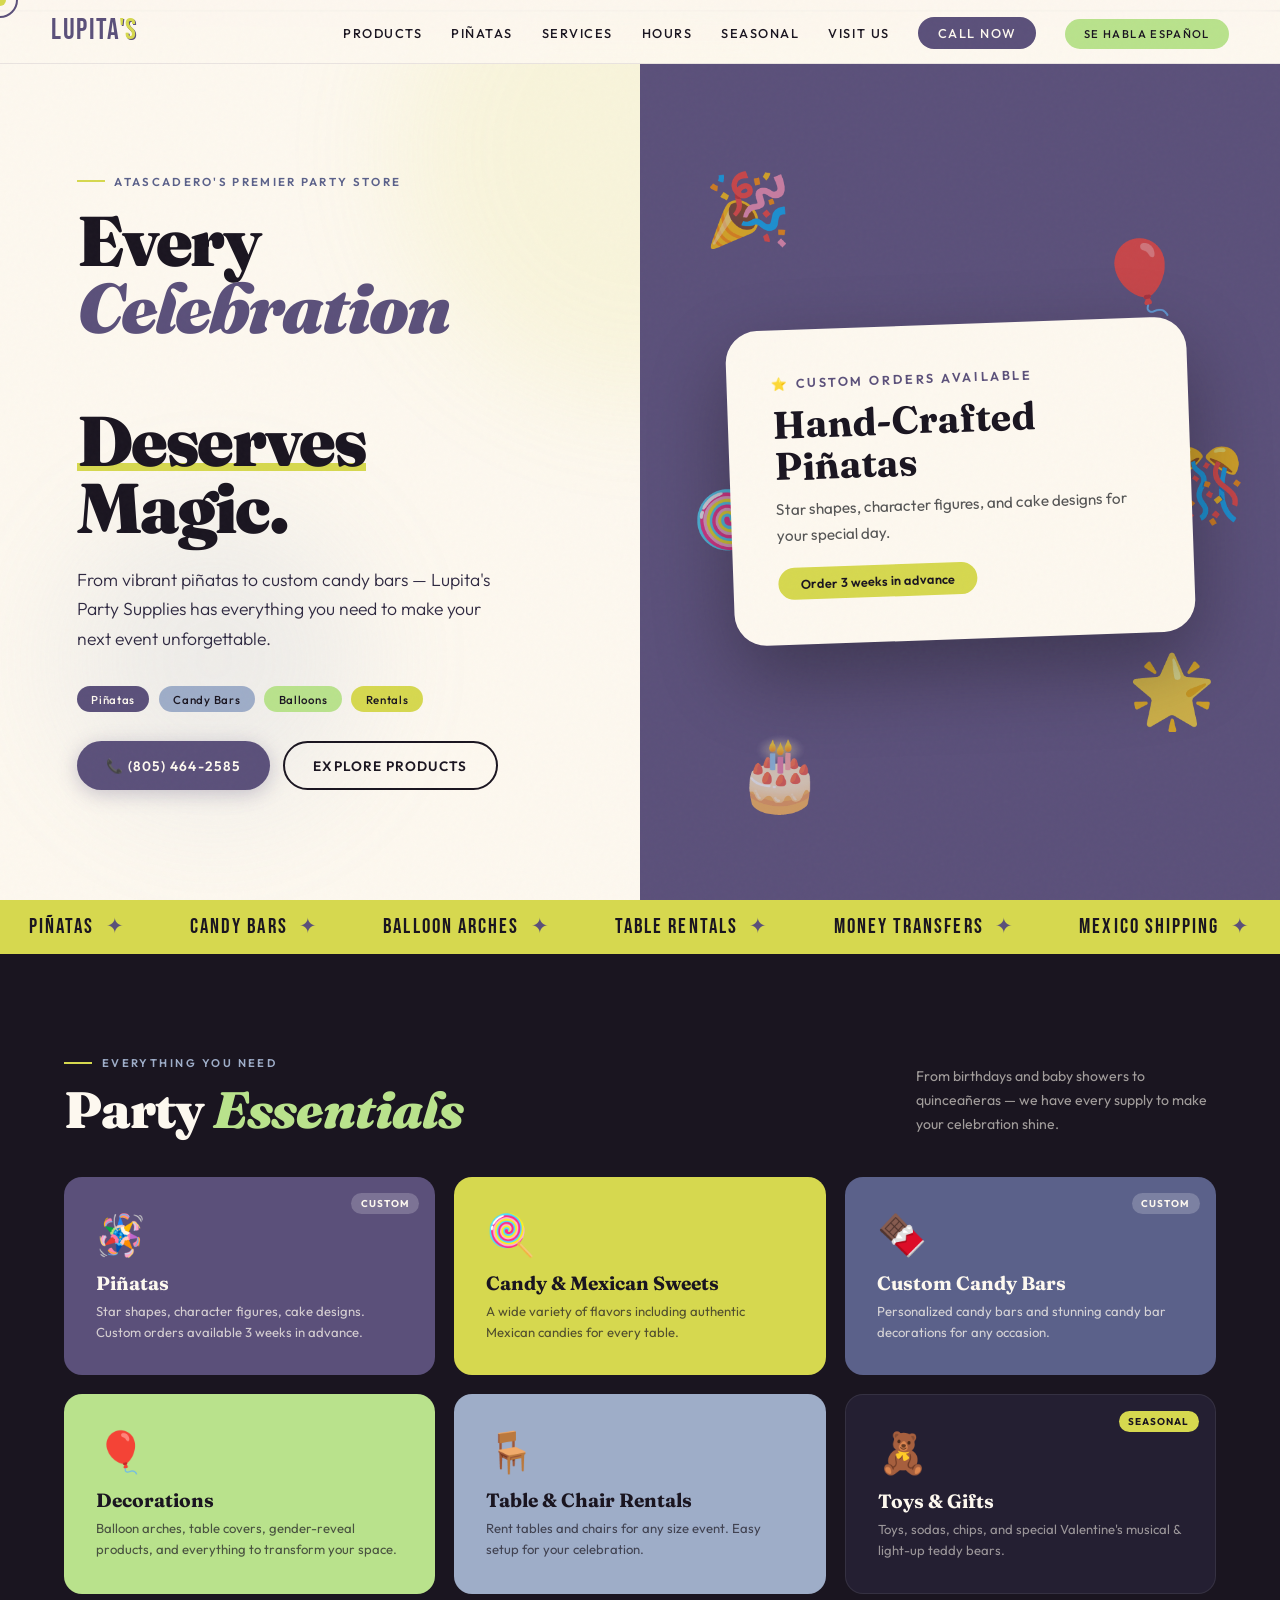
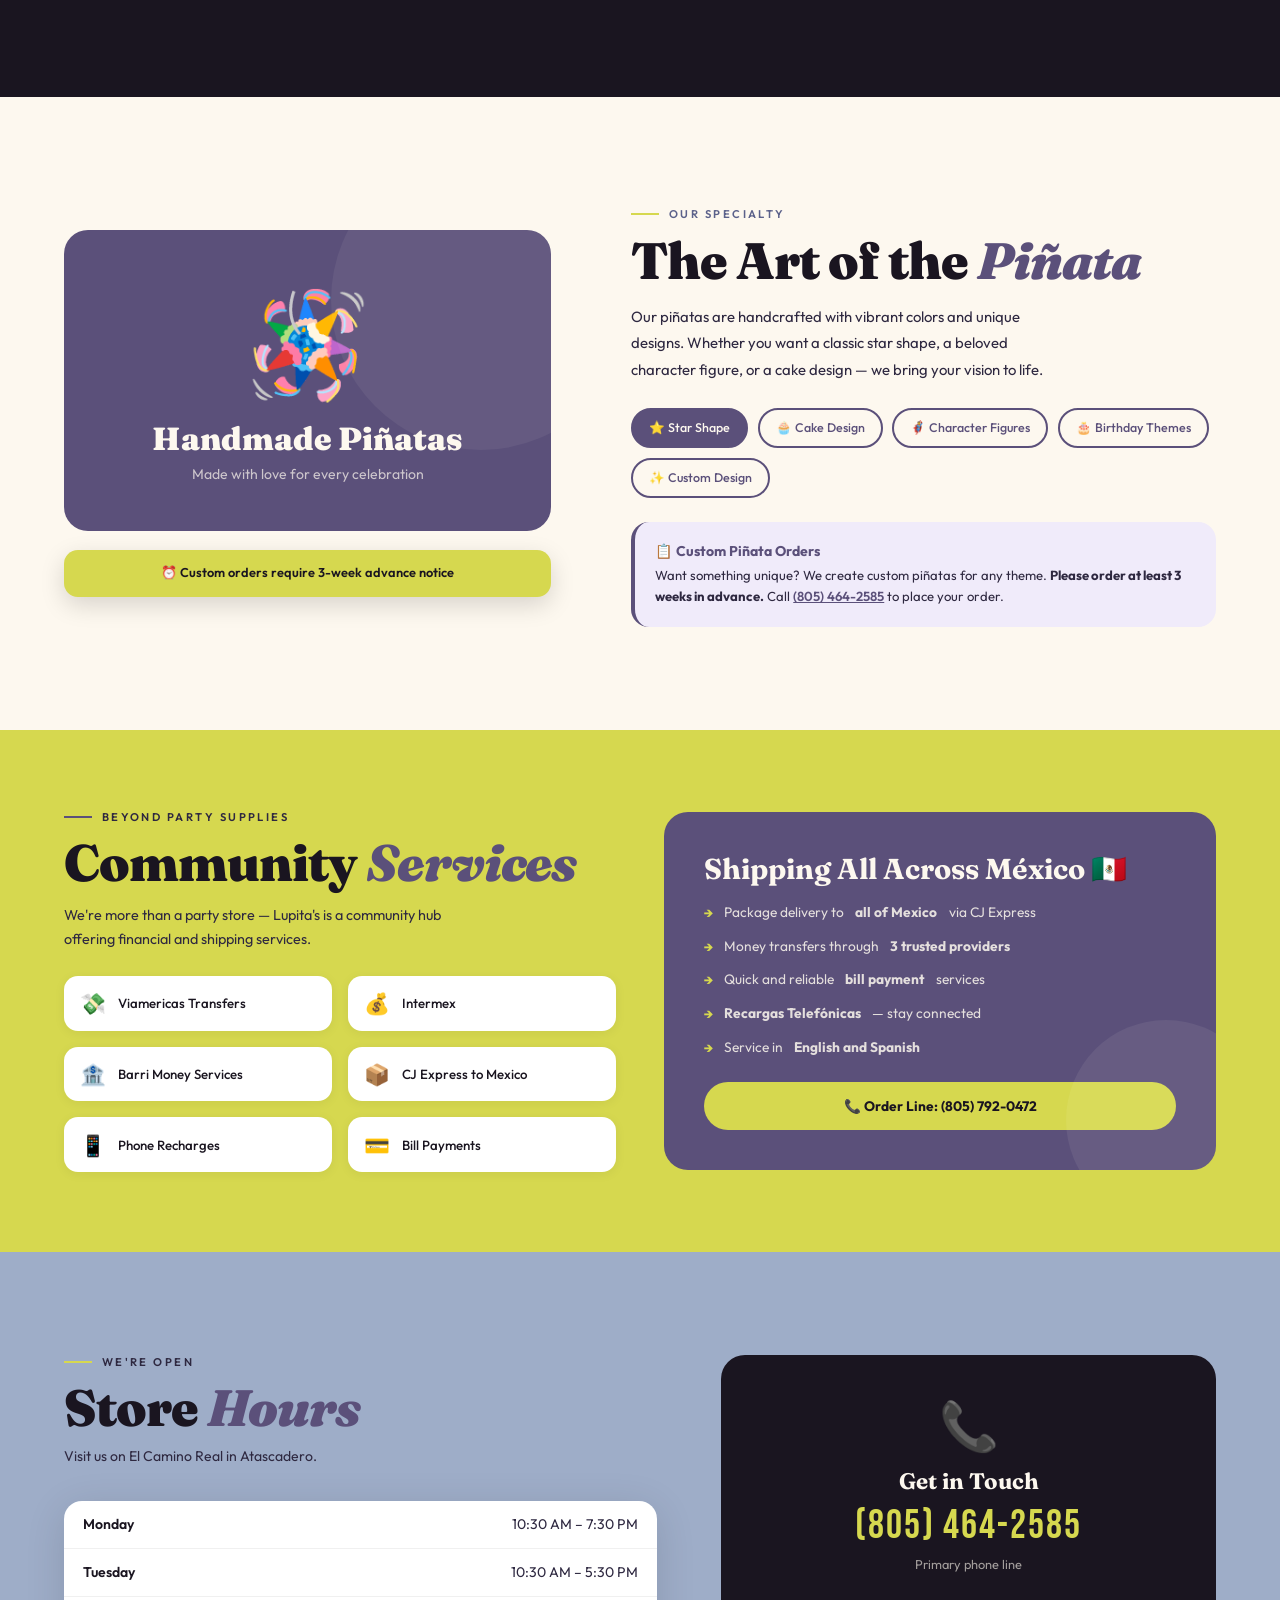
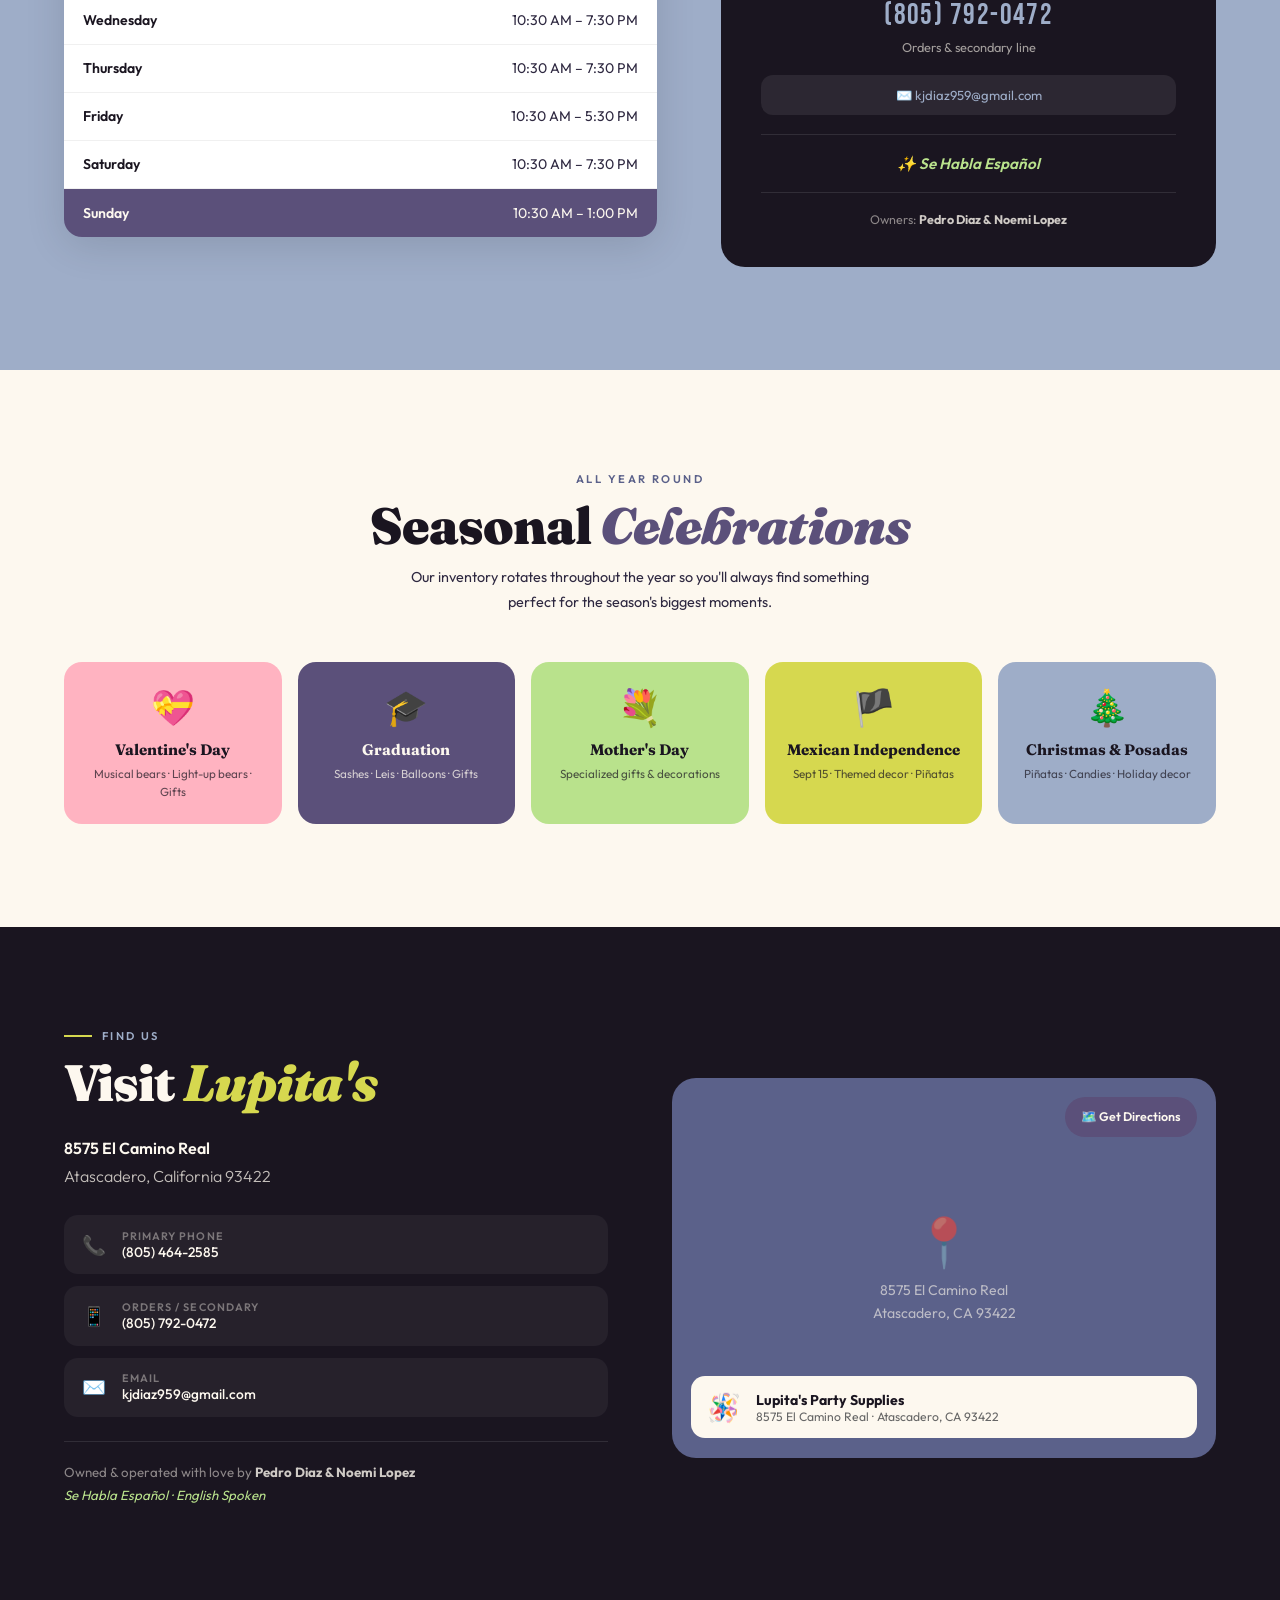
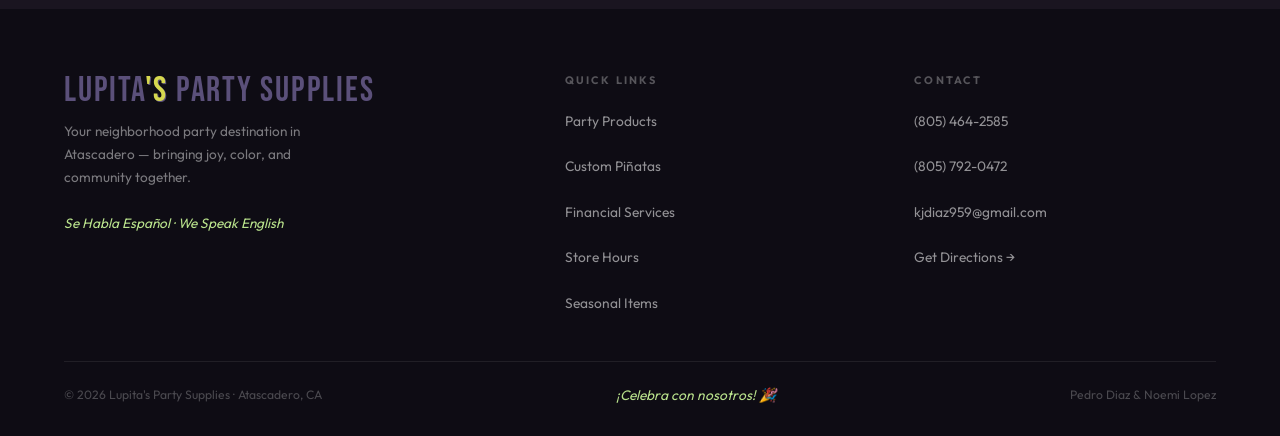
==== commit 695b6167: "QoL 1" ====
--- a/index.html
+++ b/index.html
@@ -1976,12 +1976,12 @@
     </div>
     <div class="hero-right">
         <div class="hero-fi">
-            <span class="fi" style="top:12%;left:10%;animation-delay:0s ;font-size:10rem">🎉</span>
-            <span class="fi" style="top:20%;right:15%;animation-delay:0s;font-size:10rem">🎈</span>
-            <span class="fi" style="top:50%;left:8%;animation-delay:0s;font-size:9rem">🍭</span>
-            <span class="fi" style="bottom:20%;right:10%;animation-delay:0s;font-size:8rem">🌟</span>
-            <span class="fi" style="top:45%;right:5%;animation-delay:0s;font-size:8rem">🎊</span>
-            <span class="fi" style="bottom:10%;left:15%;animation-delay:0s;font-size:9rem">🎂</span>
+            <span class="fi" style="top:12%;left:10%;animation-delay:0s;font-size:clamp(2.5rem,5.5vw,9rem)">🎉</span>
+            <span class="fi" style="top:20%;right:15%;animation-delay:0s;font-size:clamp(2.5rem,5.5vw,9rem)">🎈</span>
+            <span class="fi" style="top:50%;left:8%;animation-delay:0s;font-size:clamp(2.5rem,5.5vw,9rem)">🍭</span>
+            <span class="fi" style="bottom:20%;right:10%;animation-delay:0s;font-size:clamp(2.5rem,5.5vw,9rem)">🌟</span>
+            <span class="fi" style="top:45%;right:5%;animation-delay:0s;font-size:clamp(2.5rem,5.5vw,9rem)">🎊</span>
+            <span class="fi" style="bottom:10%;left:15%;animation-delay:0s;font-size:clamp(2.5rem,5.5vw,9rem)">🎂</span>
         </div>
         <div class="hero-right-inner">
             <div class="hero-card">
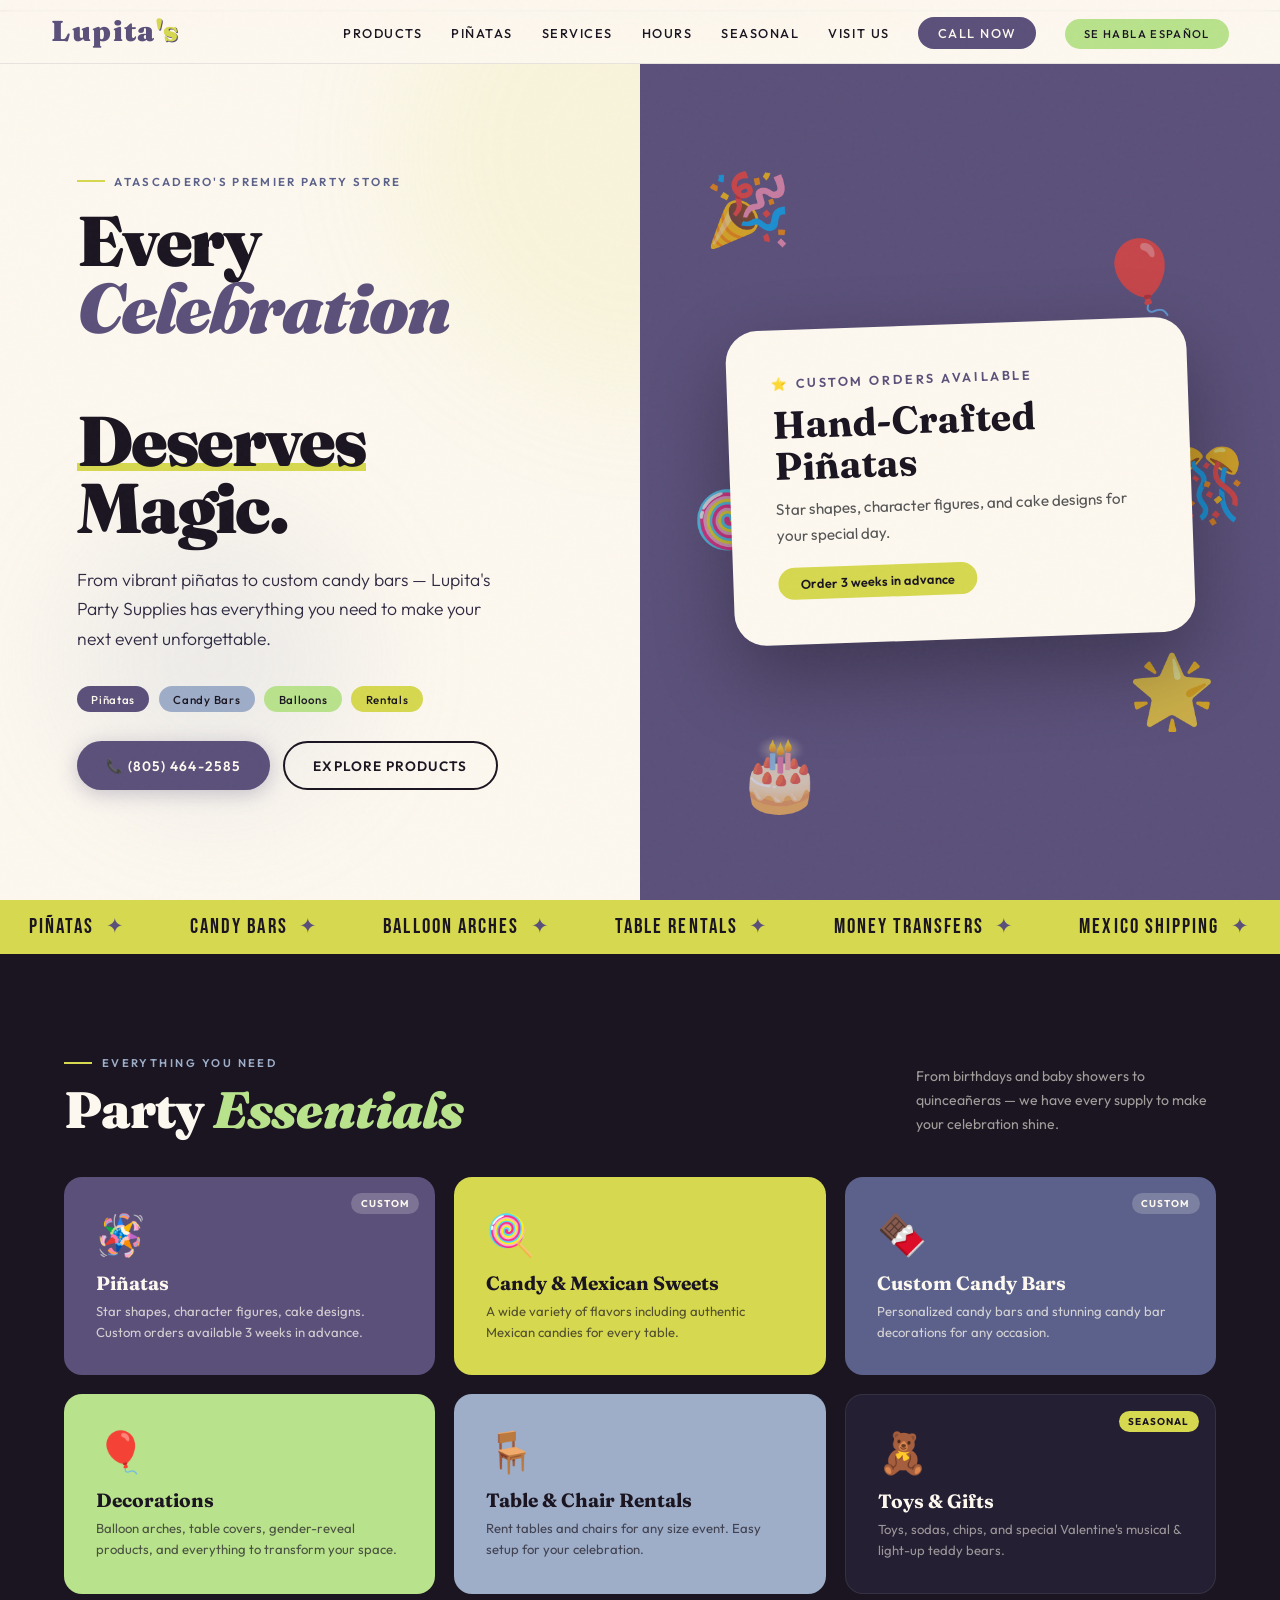
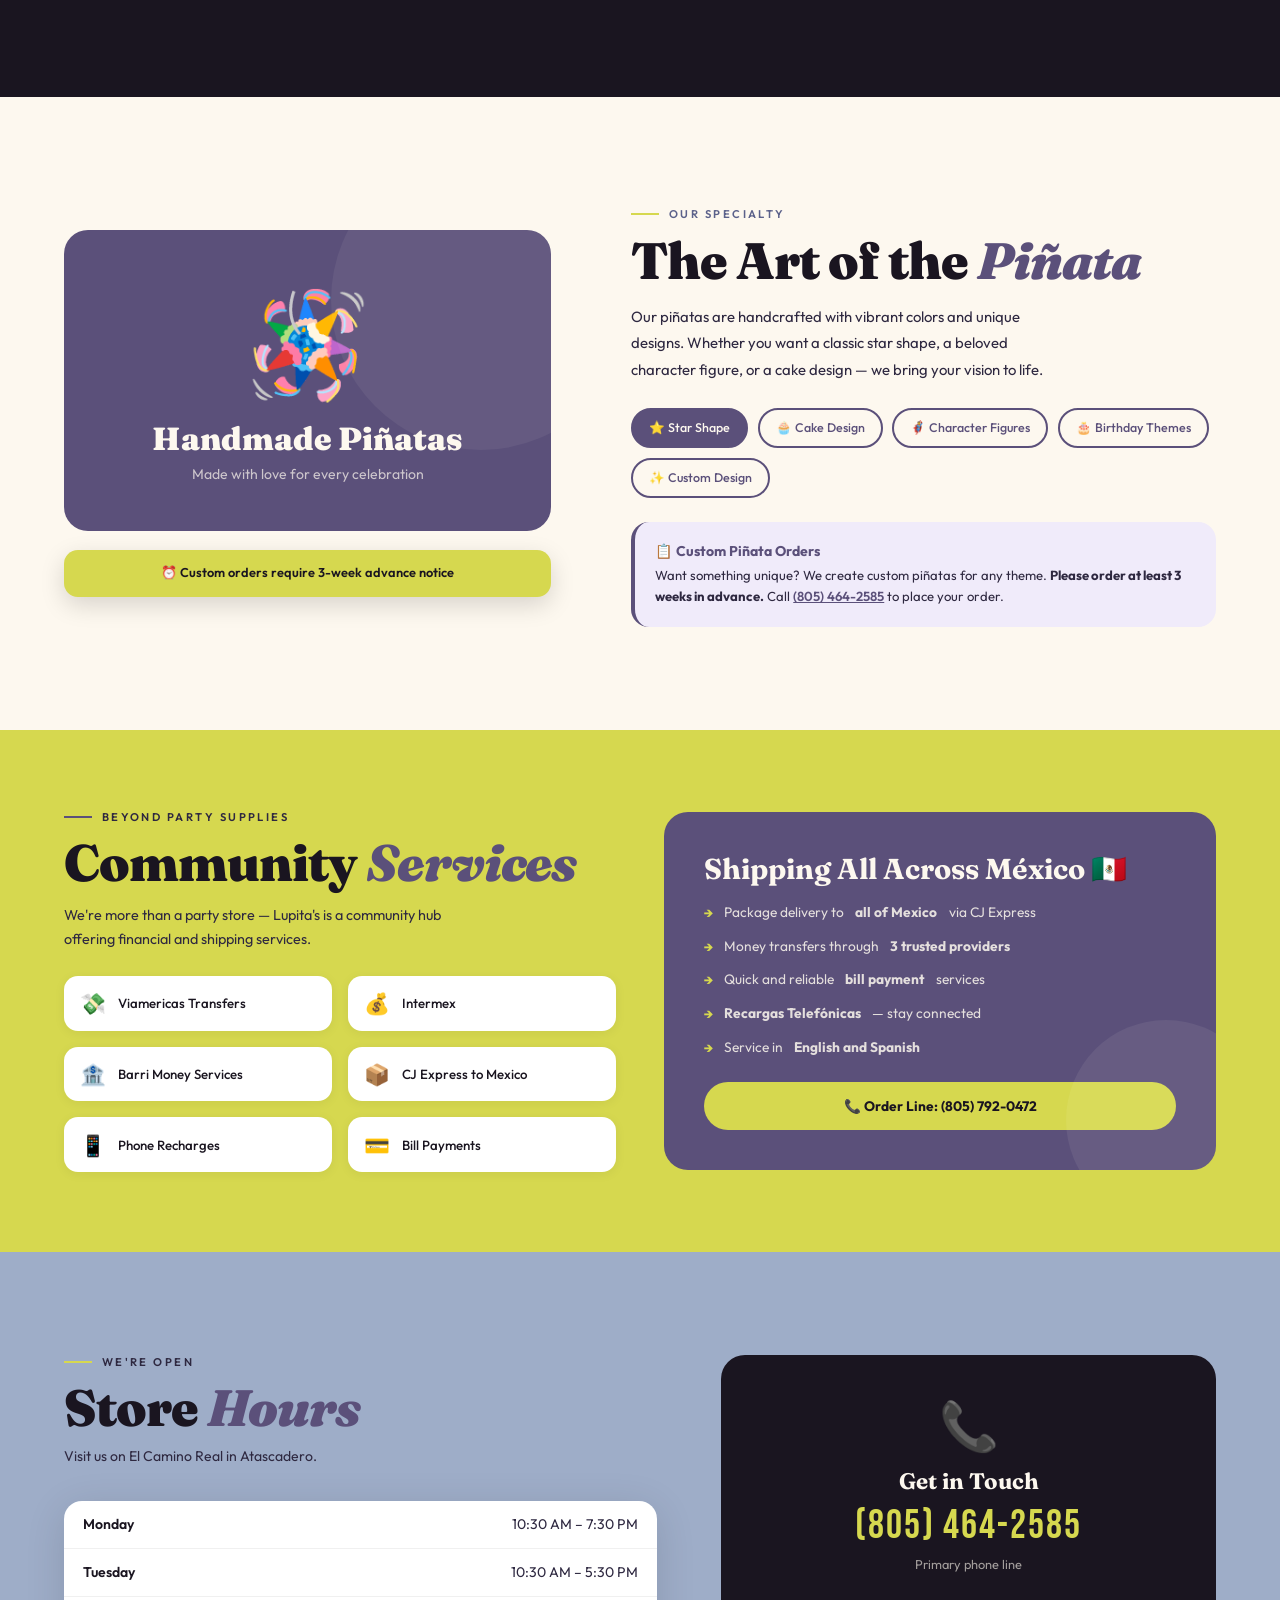
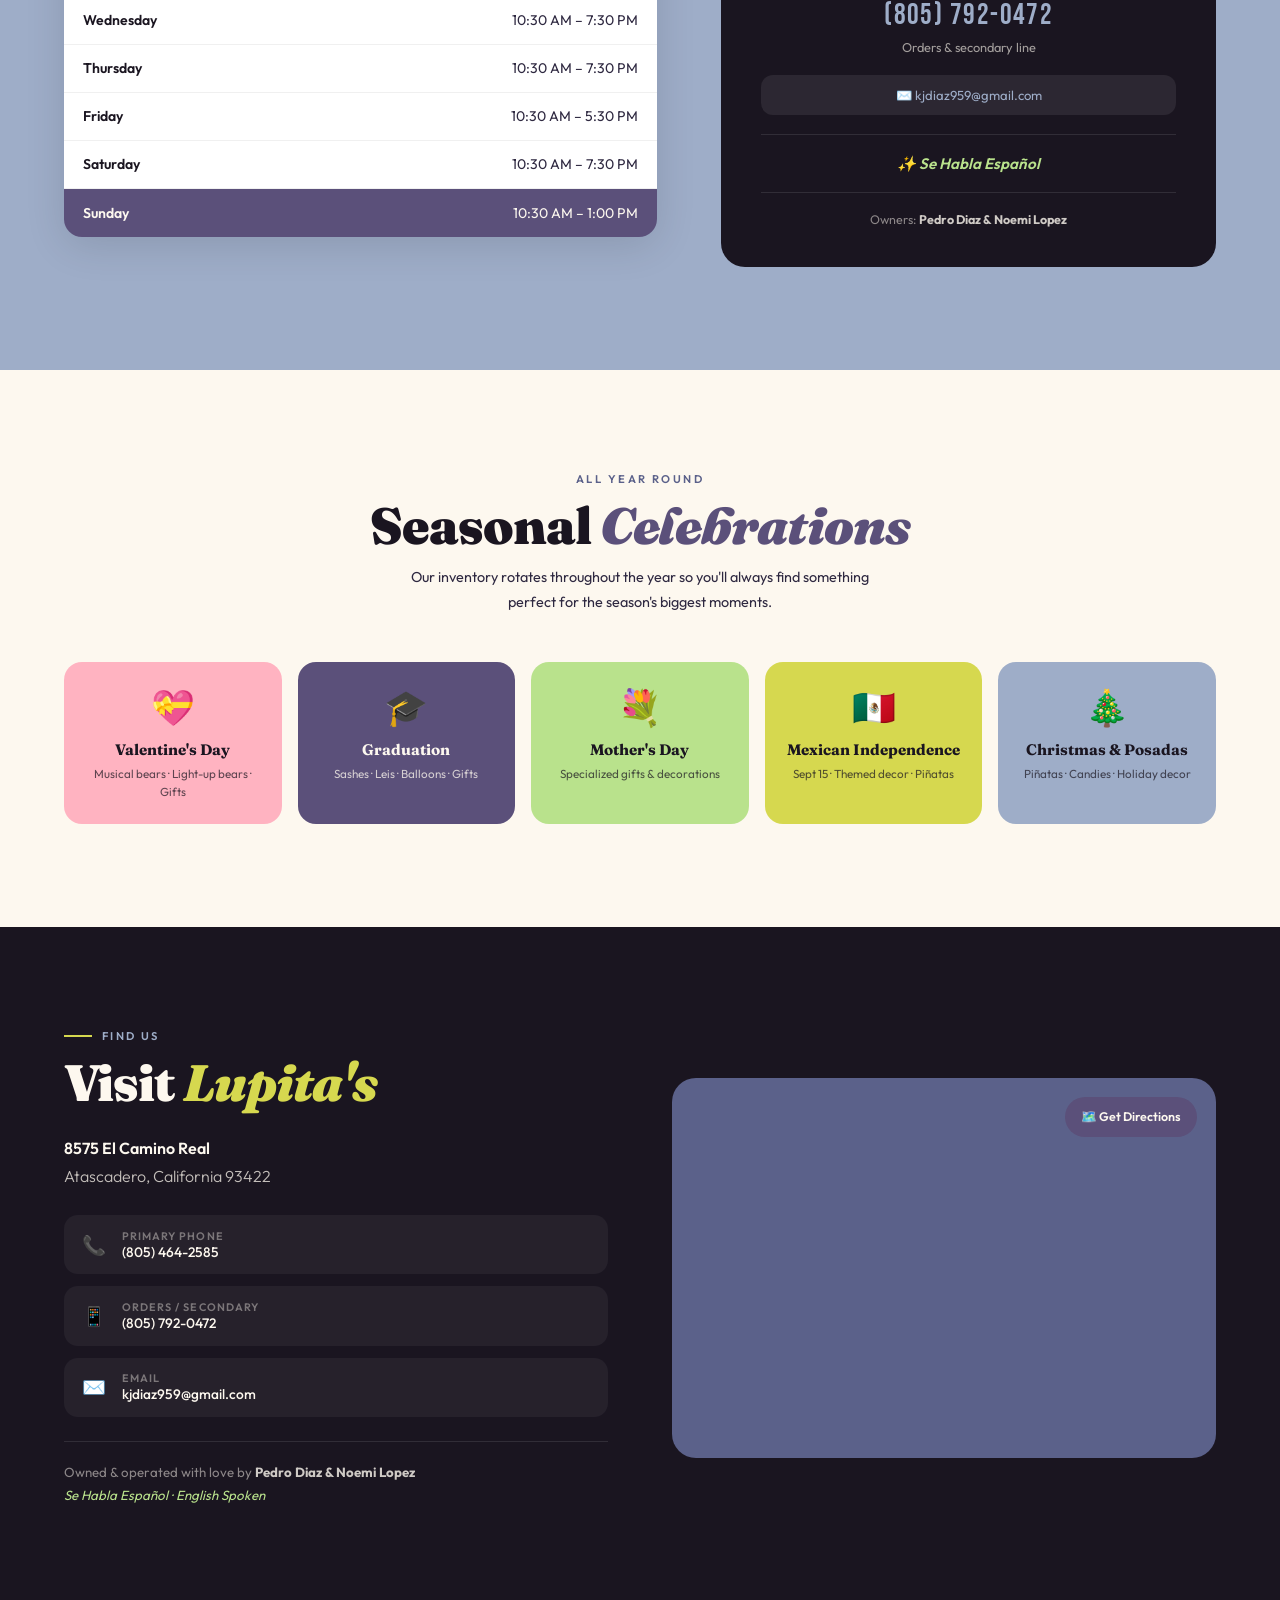
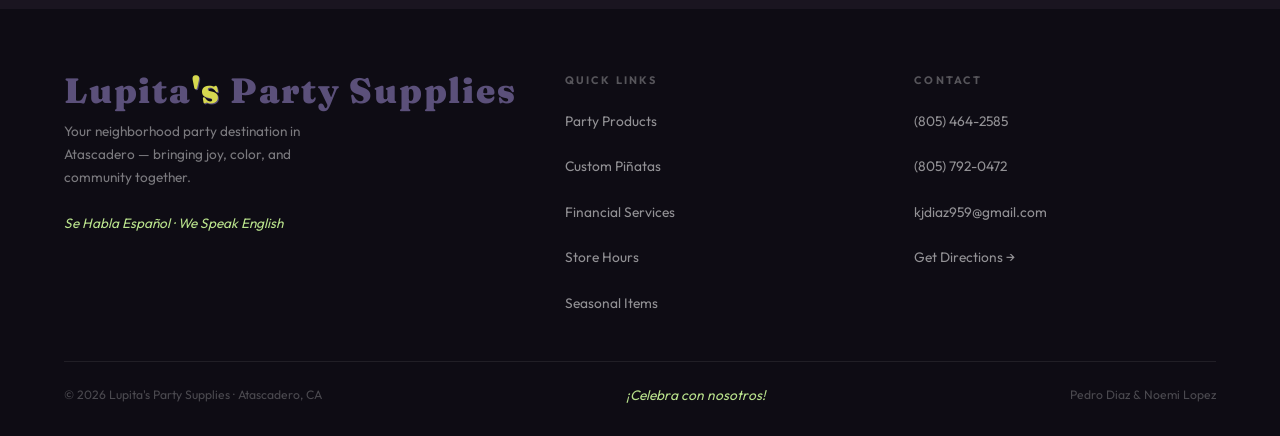
==== commit d64ade35: "QoL 3" ====
--- a/index.html
+++ b/index.html
@@ -10,1907 +10,9 @@
     <link rel="preconnect" href="https://fonts.googleapis.com">
     <link href="https://fonts.googleapis.com/css2?family=Bebas+Neue&family=Fraunces:ital,wght@0,400;0,700;0,900;1,400;1,700&family=Outfit:wght@300;400;500;600&display=swap"
           rel="stylesheet">
-    <style>
-        /* ── TOKENS ── */
-        :root {
-            --dusty-grape: #5b507a;
-            --dusty-grape-2: #5b618a;
-            --powder-blue: #9eadc8;
-            --light-green: #b9e28c;
-            --lemon-lime: #d6d84f;
-            --cream: #fdf8ef;
-            --ink: #1a1520;
-            --ink-soft: #2e2840;
-            --nav-h: 64px;
-            --si-l: env(safe-area-inset-left, 0px);
-            --si-r: env(safe-area-inset-right, 0px);
-            --si-b: env(safe-area-inset-bottom, 0px);
-        }
-
-        /* ── RESET ── */
-        *, *::before, *::after {
-            margin: 0;
-            padding: 0;
-            box-sizing: border-box;
-        }
-
-        html {
-            scroll-behavior: smooth;
-            -webkit-text-size-adjust: 100%;
-        }
-
-        body {
-            font-family: 'Outfit', sans-serif;
-            background: var(--cream);
-            color: var(--ink);
-            overflow-x: hidden;
-        }
-
-        img {
-            max-width: 100%;
-            display: block;
-        }
-
-        a {
-            -webkit-tap-highlight-color: transparent;
-        }
-
-        /* ── CUSTOM CURSOR — fine pointer only ── */
-        .cursor, .cursor-ring {
-            display: none;
-        }
-
-        @media (pointer: fine) {
-            body {
-                cursor: none;
-            }
-
-            .cursor {
-                display: block;
-                width: 12px;
-                height: 12px;
-                background: var(--lemon-lime);
-                border-radius: 50%;
-                position: fixed;
-                pointer-events: none;
-                z-index: 9999;
-                transition: transform .1s, background .2s;
-                transform: translate(-50%, -50%);
-            }
-
-            .cursor-ring {
-                display: block;
-                width: 36px;
-                height: 36px;
-                border: 2px solid var(--dusty-grape);
-                border-radius: 50%;
-                position: fixed;
-                pointer-events: none;
-                z-index: 9998;
-                transition: all .15s ease;
-                transform: translate(-50%, -50%);
-            }
-
-            a, button {
-                cursor: none;
-            }
-        }
-
-        /* ── NOISE OVERLAY ── */
-        body::before {
-            content: '';
-            position: fixed;
-            inset: 0;
-            z-index: 1000;
-            pointer-events: none;
-            opacity: .025;
-            background-image: url("data:image/svg+xml,%3Csvg viewBox='0 0 256 256' xmlns='http://www.w3.org/2000/svg'%3E%3Cfilter id='n'%3E%3CfeTurbulence type='fractalNoise' baseFrequency='0.9' numOctaves='4' stitchTiles='stitch'/%3E%3C/filter%3E%3Crect width='100%25' height='100%25' filter='url(%23n)'/%3E%3C/svg%3E");
-        }
-
-        /* ── BLOBS ── */
-        .blob {
-            position: absolute;
-            border-radius: 50%;
-            filter: blur(60px);
-            pointer-events: none;
-            z-index: 0;
-        }
-
-        /* ────────────────────────────────
-           NAV
-        ──────────────────────────────── */
-        nav {
-            position: fixed;
-            top: 0;
-            left: 0;
-            right: 0;
-            z-index: 500;
-            height: var(--nav-h);
-            display: flex;
-            align-items: center;
-            justify-content: space-between;
-            padding: 0 clamp(1rem, 4vw, 4rem);
-            background: rgba(253, 248, 239, .92);
-            backdrop-filter: blur(16px);
-            -webkit-backdrop-filter: blur(16px);
-            border-bottom: 1px solid rgba(91, 80, 122, .12);
-            transition: box-shadow .3s;
-        }
-
-        nav.scrolled {
-            box-shadow: 0 4px 40px rgba(91, 80, 122, .1);
-        }
-
-        .nav-logo {
-            font-family: 'Bebas Neue', sans-serif;
-            font-size: clamp(1.4rem, 4vw, 1.8rem);
-            letter-spacing: .05em;
-            color: var(--dusty-grape);
-            text-decoration: none;
-            line-height: 1;
-            flex-shrink: 0;
-        }
-
-        .nav-logo span {
-            color: var(--lemon-lime);
-            text-shadow: 1px 1px 0 var(--dusty-grape);
-        }
-
-        /* Desktop links */
-        .nav-links {
-            display: flex;
-            gap: 1.8rem;
-            align-items: center;
-            list-style: none;
-        }
-
-        .nav-links a {
-            font-size: .8rem;
-            font-weight: 500;
-            letter-spacing: .12em;
-            text-transform: uppercase;
-            text-decoration: none;
-            color: var(--ink);
-            position: relative;
-            padding: .5rem 0 .3rem;
-            transition: color .2s;
-            white-space: nowrap;
-        }
-
-        .nav-links a::after {
-            content: '';
-            position: absolute;
-            bottom: 0;
-            left: 0;
-            width: 0;
-            height: 2px;
-            background: var(--lemon-lime);
-            transition: width .3s cubic-bezier(.4, 0, 0, 1);
-        }
-
-        .nav-links a:hover::after {
-            width: 100%;
-        }
-
-        .nav-links a:hover {
-            color: var(--dusty-grape);
-        }
-
-        .nav-cta {
-            background: var(--dusty-grape);
-            color: var(--cream) !important;
-            padding: .5rem 1.2rem !important;
-            border-radius: 100px;
-            transition: background .2s !important;
-        }
-
-        .nav-cta:hover {
-            background: var(--dusty-grape-2) !important;
-        }
-
-        .nav-cta::after {
-            display: none !important;
-        }
-
-        .nav-se {
-            background: var(--light-green);
-            color: var(--ink) !important;
-            font-size: .7rem !important;
-        }
-
-        .nav-se:hover {
-            background: #a6d07a !important;
-        }
-
-        /* Hamburger */
-        .nav-hamburger {
-            display: none;
-            flex-direction: column;
-            justify-content: center;
-            align-items: center;
-            gap: 5px;
-            width: 44px;
-            height: 44px;
-            background: none;
-            border: none;
-            padding: 0;
-            cursor: pointer;
-            flex-shrink: 0;
-        }
-
-        .nav-hamburger span {
-            display: block;
-            width: 24px;
-            height: 2px;
-            background: var(--ink);
-            border-radius: 2px;
-            transition: transform .3s, opacity .3s;
-            transform-origin: center;
-        }
-
-        .nav-hamburger.open span:nth-child(1) {
-            transform: translateY(7px) rotate(45deg);
-        }
-
-        .nav-hamburger.open span:nth-child(2) {
-            opacity: 0;
-            transform: scaleX(0);
-        }
-
-        .nav-hamburger.open span:nth-child(3) {
-            transform: translateY(-7px) rotate(-45deg);
-        }
-
-        /* Drawer */
-        .nav-drawer {
-            position: fixed;
-            top: var(--nav-h);
-            left: 0;
-            right: 0;
-            background: rgba(253, 248, 239, .98);
-            backdrop-filter: blur(20px);
-            -webkit-backdrop-filter: blur(20px);
-            border-bottom: 2px solid var(--dusty-grape);
-            z-index: 490;
-            transform: translateY(-110%);
-            transition: transform .35s cubic-bezier(.4, 0, 0, 1);
-            max-height: calc(100dvh - var(--nav-h));
-            overflow-y: auto;
-            -webkit-overflow-scrolling: touch;
-        }
-
-        .nav-drawer.open {
-            transform: translateY(0);
-        }
-
-        .nav-drawer ul {
-            list-style: none;
-            padding: 1.25rem 1.25rem .75rem;
-            display: flex;
-            flex-direction: column;
-            gap: .2rem;
-        }
-
-        .nav-drawer ul li a {
-            display: flex;
-            align-items: center;
-            min-height: 52px;
-            padding: 0 1rem;
-            font-size: 1rem;
-            font-weight: 500;
-            letter-spacing: .06em;
-            text-transform: uppercase;
-            text-decoration: none;
-            color: var(--ink);
-            border-radius: 12px;
-            transition: background .15s;
-        }
-
-        .nav-drawer ul li a:active {
-            background: rgba(91, 80, 122, .1);
-        }
-
-        .drawer-btns {
-            padding: .75rem 1.25rem;
-            padding-bottom: calc(.75rem + var(--si-b));
-            display: flex;
-            flex-direction: column;
-            gap: .6rem;
-        }
-
-        .drawer-btns a {
-            display: flex;
-            align-items: center;
-            justify-content: center;
-            min-height: 52px;
-            border-radius: 100px;
-            font-weight: 700;
-            font-size: .9rem;
-            text-decoration: none;
-            letter-spacing: .03em;
-            transition: opacity .15s;
-        }
-
-        .drawer-btns a:active {
-            opacity: .8;
-        }
-
-        .db-call {
-            background: var(--dusty-grape);
-            color: var(--cream);
-        }
-
-        .db-ord {
-            background: var(--light-green);
-            color: var(--ink);
-        }
-
-        .drawer-se {
-            text-align: center;
-            font-size: .78rem;
-            color: var(--dusty-grape);
-            font-style: italic;
-            font-weight: 600;
-            padding-bottom: .75rem;
-        }
-
-        /* ────────────────────────────────
-           HERO
-        ──────────────────────────────── */
-        #hero {
-            min-height: 100svh;
-            display: grid;
-            grid-template-columns:1fr 1fr;
-            position: relative;
-            overflow: hidden;
-            padding-top: var(--nav-h);
-        }
-
-        .hero-left {
-            display: flex;
-            flex-direction: column;
-            justify-content: center;
-            padding: 4rem clamp(1.5rem, 3vw, 3rem) 4rem clamp(1.5rem, 6vw, 5rem);
-            position: relative;
-            z-index: 2;
-        }
-
-        .hero-eyebrow {
-            display: inline-flex;
-            align-items: center;
-            gap: .6rem;
-            font-size: .72rem;
-            font-weight: 600;
-            letter-spacing: .2em;
-            text-transform: uppercase;
-            color: var(--dusty-grape-2);
-            margin-bottom: 1.2rem;
-        }
-
-        .hero-eyebrow::before {
-            content: '';
-            width: 28px;
-            height: 2px;
-            background: var(--lemon-lime);
-            flex-shrink: 0;
-        }
-
-        .hero-h1 {
-            font-family: 'Fraunces', serif;
-            font-size: clamp(2.8rem, 5.5vw, 6.5rem);
-            font-weight: 900;
-            line-height: .95;
-            letter-spacing: -.03em;
-            color: var(--ink);
-            margin-bottom: 1.4rem;
-        }
-
-        .hero-h1 .pop {
-            color: var(--dusty-grape);
-            font-style: italic;
-            display: block;
-        }
-
-        .hero-h1 .uw {
-            position: relative;
-            display: inline-block;
-        }
-
-        .hero-h1 .uw::after {
-            content: '';
-            position: absolute;
-            left: 0;
-            bottom: 4px;
-            right: 0;
-            height: 8px;
-            background: var(--lemon-lime);
-            z-index: -1;
-            transform: scaleX(0);
-            transform-origin: left;
-            animation: ulGrow .8s .6s cubic-bezier(.4, 0, 0, 1) forwards;
-        }
-
-        @keyframes ulGrow {
-            to {
-                transform: scaleX(1);
-            }
-        }
-
-        .hero-sub {
-            font-size: clamp(.88rem, 2vw, 1.1rem);
-            font-weight: 300;
-            color: var(--ink-soft);
-            line-height: 1.7;
-            max-width: 420px;
-            margin-bottom: 2rem;
-        }
-
-        .hero-badges {
-            display: flex;
-            gap: .6rem;
-            flex-wrap: wrap;
-            margin-bottom: 1.8rem;
-        }
-
-        .badge {
-            padding: .35rem .9rem;
-            border-radius: 100px;
-            font-size: .72rem;
-            font-weight: 500;
-            letter-spacing: .06em;
-        }
-
-        .bg {
-            background: var(--dusty-grape);
-            color: var(--cream);
-        }
-
-        .bb {
-            background: var(--powder-blue);
-            color: var(--ink);
-        }
-
-        .bgn {
-            background: var(--light-green);
-            color: var(--ink);
-        }
-
-        .bl {
-            background: var(--lemon-lime);
-            color: var(--ink);
-        }
-
-        .hero-btns {
-            display: flex;
-            gap: .8rem;
-            flex-wrap: wrap;
-        }
-
-        .btn-p {
-            background: var(--dusty-grape);
-            color: var(--cream);
-            padding: .85rem 1.8rem;
-            border-radius: 100px;
-            font-size: .85rem;
-            font-weight: 600;
-            letter-spacing: .08em;
-            text-transform: uppercase;
-            text-decoration: none;
-            border: none;
-            transition: transform .2s, box-shadow .2s, background .2s;
-            box-shadow: 0 4px 20px rgba(91, 80, 122, .3);
-            display: inline-flex;
-            align-items: center;
-            min-height: 48px;
-            touch-action: manipulation;
-        }
-
-        @media (hover: hover) {
-            .btn-p:hover {
-                transform: translateY(-3px);
-                box-shadow: 0 8px 32px rgba(91, 80, 122, .4);
-                background: var(--dusty-grape-2);
-            }
-        }
-
-        .btn-p:active {
-            transform: scale(.97);
-        }
-
-        .btn-o {
-            background: transparent;
-            color: var(--ink);
-            padding: .85rem 1.8rem;
-            border-radius: 100px;
-            font-size: .85rem;
-            font-weight: 600;
-            letter-spacing: .08em;
-            text-transform: uppercase;
-            text-decoration: none;
-            border: 2px solid var(--ink);
-            transition: all .2s;
-            display: inline-flex;
-            align-items: center;
-            min-height: 48px;
-            touch-action: manipulation;
-        }
-
-        @media (hover: hover) {
-            .btn-o:hover {
-                background: var(--ink);
-                color: var(--cream);
-                transform: translateY(-3px);
-            }
-        }
-
-        .btn-o:active {
-            transform: scale(.97);
-        }
-
-        .hero-right {
-            position: relative;
-            overflow: hidden;
-            background: var(--dusty-grape);
-            display: flex;
-            align-items: center;
-            justify-content: center;
-        }
-
-        .hero-right-inner {
-            position: relative;
-            z-index: 2;
-            text-align: center;
-            padding: 3rem 2rem;
-        }
-
-        .hero-card {
-            background: var(--cream);
-            border-radius: 32px;
-            padding: clamp(1.2rem, 3.5vw, 3.5rem);
-            text-align: left;
-            max-width: clamp(260px, 36vw, 520px);
-            box-shadow: 0 32px 80px rgba(0, 0, 0, .32);
-            transform: rotate(-2deg);
-            animation: floatCard 4s ease-in-out infinite;
-        }
-
-        @keyframes floatCard {
-            0%, 100% {
-                transform: rotate(-2deg) translateY(0);
-            }
-            50% {
-                transform: rotate(-2deg) translateY(-14px);
-            }
-        }
-
-        .cl {
-            font-size: clamp(.68rem, 1vw, 1rem);
-            font-weight: 600;
-            letter-spacing: .2em;
-            text-transform: uppercase;
-            color: var(--dusty-grape);
-            margin-bottom: .75rem;
-        }
-
-        .ct {
-            font-family: 'Fraunces', serif;
-            font-size: clamp(1.1rem, 3vw, 2.8rem);
-            font-weight: 700;
-            color: var(--ink);
-            margin-bottom: .6rem;
-            line-height: 1.1;
-        }
-
-        .cd {
-            font-size: clamp(.82rem, 1.2vw, 1.2rem);
-            color: #555;
-            line-height: 1.7;
-        }
-
-        .ctag {
-            display: inline-block;
-            margin-top: 1.2rem;
-            background: var(--lemon-lime);
-            color: var(--ink);
-            font-size: clamp(.7rem, 1vw, 1rem);
-            font-weight: 600;
-            padding: .5rem 1.4rem;
-            border-radius: 100px;
-        }
-
-        .hero-fi {
-            position: absolute;
-            inset: 0;
-            pointer-events: none;
-            z-index: 1;
-        }
-
-        .fi {
-            position: absolute;
-            font-size: 2.5rem;
-            animation: floatIt 5s ease-in-out infinite;
-            opacity: .7;
-        }
-
-        @keyframes floatIt {
-            0%, 100% {
-                transform: translateY(0) rotate(0deg);
-            }
-            50% {
-                transform: translateY(-20px) rotate(15deg);
-            }
-        }
-
-        /* ── MARQUEE ── */
-        .mq-wrap {
-            background: var(--lemon-lime);
-            overflow: hidden;
-            padding: .9rem 0;
-            position: relative;
-            z-index: 2;
-        }
-
-        .mq-track {
-            display: flex;
-            gap: 0;
-            white-space: nowrap;
-            animation: mqScroll 20s linear infinite;
-        }
-
-        .mq-item {
-            font-family: 'Bebas Neue', sans-serif;
-            font-size: 1.3rem;
-            letter-spacing: .1em;
-            color: var(--ink);
-            padding: 0 1.8rem;
-            flex-shrink: 0;
-        }
-
-        .mq-dot {
-            color: var(--dusty-grape);
-            padding: 0 .4rem;
-        }
-
-        @keyframes mqScroll {
-            from {
-                transform: translateX(0);
-            }
-            to {
-                transform: translateX(-50%);
-            }
-        }
-
-        @media (prefers-reduced-motion: reduce) {
-            .mq-track, .fi, .hero-card {
-                animation: none;
-            }
-
-            .reveal {
-                opacity: 1 !important;
-                transform: none !important;
-            }
-        }
-
-        /* ── SECTION COMMON ── */
-        section {
-            position: relative;
-            overflow: hidden;
-        }
-
-        .stag {
-            font-size: .7rem;
-            font-weight: 600;
-            letter-spacing: .22em;
-            text-transform: uppercase;
-            color: var(--dusty-grape-2);
-            display: flex;
-            align-items: center;
-            gap: .6rem;
-            margin-bottom: .8rem;
-        }
-
-        .stag::before {
-            content: '';
-            width: 28px;
-            height: 2px;
-            background: var(--lemon-lime);
-            flex-shrink: 0;
-        }
-
-        .sh2 {
-            font-family: 'Fraunces', serif;
-            font-size: clamp(1.9rem, 4vw, 3.8rem);
-            font-weight: 900;
-            line-height: 1.05;
-            letter-spacing: -.02em;
-            color: var(--ink);
-        }
-
-        .sh2 em {
-            font-style: italic;
-            color: var(--dusty-grape);
-        }
-
-        /* ────────────────────────────────
-           PRODUCTS
-        ──────────────────────────────── */
-        #products {
-            padding: clamp(3rem, 8vw, 8rem) clamp(1.25rem, 5vw, 5rem);
-            background: var(--ink);
-        }
-
-        .ph {
-            display: flex;
-            justify-content: space-between;
-            align-items: flex-end;
-            margin-bottom: 2.5rem;
-            gap: 2rem;
-            flex-wrap: wrap;
-        }
-
-        .ph .stag {
-            color: var(--powder-blue);
-        }
-
-        .ph .stag::before {
-            background: var(--lemon-lime);
-        }
-
-        .ph .sh2 {
-            color: var(--cream);
-        }
-
-        .ph .sh2 em {
-            color: var(--light-green);
-        }
-
-        .pdesc {
-            max-width: 300px;
-            font-size: .88rem;
-            color: rgba(253, 248, 239, .6);
-            line-height: 1.7;
-        }
-
-        .pgrid {
-            display: grid;
-            grid-template-columns:repeat(3, 1fr);
-            gap: 1.2rem;
-        }
-
-        .pc {
-            border-radius: 18px;
-            padding: clamp(1.25rem, 3vw, 2rem);
-            position: relative;
-            overflow: hidden;
-            transition: transform .3s cubic-bezier(.4, 0, 0, 1), box-shadow .3s;
-            touch-action: manipulation;
-        }
-
-        @media (hover: hover) {
-            .pc:hover {
-                transform: translateY(-8px);
-                box-shadow: 0 20px 50px rgba(0, 0, 0, .4);
-            }
-        }
-
-        .pc:active {
-            transform: scale(.98);
-        }
-
-        .pc.g {
-            background: var(--dusty-grape);
-        }
-
-        .pc.g2 {
-            background: var(--dusty-grape-2);
-        }
-
-        .pc.b {
-            background: var(--powder-blue);
-        }
-
-        .pc.gn {
-            background: var(--light-green);
-        }
-
-        .pc.l {
-            background: var(--lemon-lime);
-        }
-
-        .pc.dk {
-            background: #241f32;
-            border: 1px solid rgba(255, 255, 255, .08);
-        }
-
-        .pe {
-            font-size: 2.5rem;
-            margin-bottom: .8rem;
-            display: block;
-        }
-
-        .pt {
-            font-family: 'Fraunces', serif;
-            font-size: 1.2rem;
-            font-weight: 700;
-            margin-bottom: .4rem;
-            line-height: 1.2;
-        }
-
-        .pc.g .pt, .pc.g2 .pt, .pc.dk .pt {
-            color: var(--cream);
-        }
-
-        .pc.b .pt, .pc.gn .pt, .pc.l .pt {
-            color: var(--ink);
-        }
-
-        .pd {
-            font-size: .82rem;
-            line-height: 1.6;
-        }
-
-        .pc.g .pd, .pc.g2 .pd {
-            color: rgba(253, 248, 239, .75);
-        }
-
-        .pc.dk .pd {
-            color: rgba(253, 248, 239, .55);
-        }
-
-        .pc.b .pd, .pc.gn .pd, .pc.l .pd {
-            color: rgba(26, 21, 32, .7);
-        }
-
-        .pbadge {
-            position: absolute;
-            top: 1rem;
-            right: 1rem;
-            font-size: .62rem;
-            font-weight: 700;
-            letter-spacing: .1em;
-            text-transform: uppercase;
-            padding: .25rem .6rem;
-            border-radius: 100px;
-            background: rgba(255, 255, 255, .2);
-            color: var(--cream);
-        }
-
-        .pc.l .pbadge, .pc.gn .pbadge {
-            background: rgba(0, 0, 0, .12);
-            color: var(--ink);
-        }
-
-        /* ────────────────────────────────
-           PIÑATA SPOTLIGHT
-        ──────────────────────────────── */
-        #pinatas {
-            padding: clamp(3rem, 8vw, 8rem) clamp(1.25rem, 5vw, 5rem);
-            background: var(--cream);
-            display: grid;
-            grid-template-columns:1fr 1.2fr;
-            gap: 5rem;
-            align-items: center;
-        }
-
-        .pv {
-            position: relative;
-        }
-
-        .pbc {
-            background: var(--dusty-grape);
-            border-radius: 24px;
-            padding: clamp(1.5rem, 4vw, 3rem);
-            position: relative;
-            overflow: hidden;
-        }
-
-        .pbc::before {
-            content: '';
-            position: absolute;
-            width: 300px;
-            height: 300px;
-            border-radius: 50%;
-            background: rgba(253, 248, 239, .06);
-            top: -80px;
-            right: -80px;
-        }
-
-        .pbe {
-            font-size: clamp(4rem, 8vw, 7rem);
-            display: block;
-            margin-bottom: .8rem;
-            text-align: center;
-        }
-
-        .pbt {
-            font-family: 'Fraunces', serif;
-            font-size: clamp(1.4rem, 3vw, 2rem);
-            font-weight: 900;
-            color: var(--cream);
-            text-align: center;
-            margin-bottom: .4rem;
-        }
-
-        .pbs {
-            font-size: .88rem;
-            color: rgba(253, 248, 239, .7);
-            text-align: center;
-        }
-
-        .pfb {
-            position: relative;
-            margin-top: 1.2rem;
-            background: var(--lemon-lime);
-            color: var(--ink);
-            border-radius: 14px;
-            padding: .9rem 1.2rem;
-            font-size: .8rem;
-            font-weight: 600;
-            box-shadow: 0 8px 24px rgba(0, 0, 0, .15);
-            text-align: center;
-            line-height: 1.4;
-        }
-
-        .pi {
-            padding-top: .5rem;
-        }
-
-        .pstyles {
-            display: flex;
-            gap: .6rem;
-            flex-wrap: wrap;
-            margin: 1.5rem 0;
-        }
-
-        .pst {
-            padding: .55rem 1rem;
-            border-radius: 100px;
-            font-size: .78rem;
-            font-weight: 500;
-            border: 2px solid var(--dusty-grape);
-            color: var(--dusty-grape);
-            transition: all .2s;
-            min-height: 40px;
-            display: inline-flex;
-            align-items: center;
-            touch-action: manipulation;
-        }
-
-        @media (hover: hover) {
-            .pst:hover {
-                background: var(--dusty-grape);
-                color: var(--cream);
-            }
-        }
-
-        .pst.active {
-            background: var(--dusty-grape);
-            color: var(--cream);
-        }
-
-        .cob {
-            background: #f0ebfa;
-            border-radius: 18px;
-            padding: 1.25rem;
-            border-left: 4px solid var(--dusty-grape);
-            margin-top: 1.5rem;
-        }
-
-        .cot {
-            font-weight: 700;
-            font-size: .88rem;
-            color: var(--dusty-grape);
-            margin-bottom: .35rem;
-        }
-
-        .cod {
-            font-size: .82rem;
-            color: var(--ink-soft);
-            line-height: 1.6;
-        }
-
-        /* ────────────────────────────────
-           SERVICES STRIP
-        ──────────────────────────────── */
-        #services-strip {
-            background: var(--lemon-lime);
-            padding: clamp(3rem, 8vw, 5rem) clamp(1.25rem, 5vw, 5rem);
-            display: grid;
-            grid-template-columns:1fr 1fr;
-            gap: 3rem;
-            align-items: center;
-        }
-
-        .sl .stag {
-            color: var(--ink-soft);
-        }
-
-        .sl .stag::before {
-            background: var(--dusty-grape);
-        }
-
-        .sgrid {
-            display: grid;
-            grid-template-columns:1fr 1fr;
-            gap: 1rem;
-            margin-top: 1.5rem;
-        }
-
-        .spill {
-            display: flex;
-            align-items: center;
-            gap: .75rem;
-            background: white;
-            border-radius: 14px;
-            padding: .9rem 1rem;
-            font-size: .83rem;
-            font-weight: 500;
-            box-shadow: 0 2px 12px rgba(0, 0, 0, .06);
-            transition: transform .2s;
-            min-height: 52px;
-            touch-action: manipulation;
-        }
-
-        @media (hover: hover) {
-            .spill:hover {
-                transform: translateY(-3px);
-            }
-        }
-
-        .sp-em {
-            font-size: 1.3rem;
-            flex-shrink: 0;
-        }
-
-        .srbox {
-            background: var(--dusty-grape);
-            border-radius: 24px;
-            padding: clamp(1.5rem, 4vw, 2.5rem);
-            color: var(--cream);
-            position: relative;
-            overflow: hidden;
-        }
-
-        .srbox::after {
-            content: '';
-            position: absolute;
-            width: 200px;
-            height: 200px;
-            border-radius: 50%;
-            background: rgba(253, 248, 239, .07);
-            bottom: -50px;
-            right: -50px;
-        }
-
-        .srbt {
-            font-family: 'Fraunces', serif;
-            font-size: clamp(1.3rem, 3vw, 1.8rem);
-            font-weight: 700;
-            margin-bottom: 1rem;
-            line-height: 1.2;
-        }
-
-        .srlist {
-            list-style: none;
-            display: flex;
-            flex-direction: column;
-            gap: .75rem;
-        }
-
-        .srlist li {
-            display: flex;
-            align-items: flex-start;
-            gap: .7rem;
-            font-size: .86rem;
-            color: rgba(253, 248, 239, .85);
-            line-height: 1.5;
-        }
-
-        .srlist li::before {
-            content: '→';
-            color: var(--lemon-lime);
-            font-weight: 700;
-            flex-shrink: 0;
-            margin-top: 1px;
-        }
-
-        .sr-cta {
-            display: inline-flex;
-            align-items: center;
-            justify-content: center;
-            margin-top: 1.5rem;
-            background: var(--lemon-lime);
-            color: var(--ink);
-            padding: .8rem 1.5rem;
-            border-radius: 100px;
-            font-weight: 700;
-            font-size: .86rem;
-            text-decoration: none;
-            min-height: 48px;
-            width: 100%;
-            touch-action: manipulation;
-            transition: opacity .2s;
-        }
-
-        .sr-cta:active {
-            opacity: .8;
-        }
-
-        /* ────────────────────────────────
-           HOURS
-        ──────────────────────────────── */
-        #hours {
-            background: var(--powder-blue);
-            padding: clamp(3rem, 8vw, 8rem) clamp(1.25rem, 5vw, 5rem);
-            display: grid;
-            grid-template-columns:1.2fr 1fr;
-            gap: 4rem;
-            align-items: start;
-        }
-
-        .hl .stag {
-            color: var(--ink-soft);
-        }
-
-        .htbl {
-            margin-top: 2rem;
-            display: flex;
-            flex-direction: column;
-            border-radius: 18px;
-            overflow: hidden;
-            box-shadow: 0 8px 40px rgba(0, 0, 0, .12);
-        }
-
-        .hr {
-            display: flex;
-            justify-content: space-between;
-            align-items: center;
-            padding: .9rem 1.2rem;
-            background: white;
-            border-bottom: 1px solid rgba(0, 0, 0, .06);
-            font-size: .88rem;
-            min-height: 48px;
-        }
-
-        .hr:last-child {
-            border-bottom: none;
-        }
-
-        @media (hover: hover) {
-            .hr:hover {
-                background: #f8f4ff;
-            }
-        }
-
-        .hr.today {
-            background: var(--dusty-grape);
-        }
-
-        .hr.today .dn, .hr.today .dt {
-            color: var(--cream);
-        }
-
-        .dn {
-            font-weight: 600;
-            color: var(--ink);
-        }
-
-        .dt {
-            color: var(--ink-soft);
-            font-weight: 400;
-        }
-
-        .hrb {
-            background: var(--ink);
-            border-radius: 24px;
-            padding: clamp(1.5rem, 4vw, 2.5rem);
-            color: var(--cream);
-            text-align: center;
-        }
-
-        .hrb-ic {
-            font-size: 3rem;
-            margin-bottom: .8rem;
-        }
-
-        .hrb-tt {
-            font-family: 'Fraunces', serif;
-            font-size: 1.4rem;
-            font-weight: 700;
-            margin-bottom: .4rem;
-        }
-
-        .hrb-ph {
-            font-family: 'Bebas Neue', sans-serif;
-            font-size: clamp(1.8rem, 4vw, 2.5rem);
-            letter-spacing: .05em;
-            color: var(--lemon-lime);
-            margin: .4rem 0;
-            display: flex;
-            align-items: center;
-            justify-content: center;
-            text-decoration: none;
-            min-height: 48px;
-        }
-
-        .hrb-ph2 {
-            display: flex;
-            align-items: center;
-            justify-content: center;
-            font-family: 'Bebas Neue', sans-serif;
-            font-size: clamp(1.4rem, 3vw, 1.8rem);
-            letter-spacing: .05em;
-            color: var(--powder-blue);
-            text-decoration: none;
-            min-height: 48px;
-        }
-
-        .hrb-sub {
-            font-size: .8rem;
-            color: rgba(253, 248, 239, .6);
-            margin-bottom: 1.2rem;
-        }
-
-        .hrb-em {
-            background: rgba(255, 255, 255, .08);
-            border-radius: 12px;
-            padding: .75rem 1rem;
-            font-size: .82rem;
-            color: var(--powder-blue);
-            word-break: break-all;
-        }
-
-        .hrb-em a {
-            color: inherit;
-            text-decoration: none;
-        }
-
-        .hrb-se {
-            margin-top: 1.2rem;
-            padding-top: 1.2rem;
-            border-top: 1px solid rgba(255, 255, 255, .1);
-            font-size: .95rem;
-            font-weight: 600;
-            color: var(--light-green);
-            font-style: italic;
-        }
-
-        /* ────────────────────────────────
-           SEASONAL
-        ──────────────────────────────── */
-        #seasonal {
-            padding: clamp(3rem, 8vw, 8rem) clamp(1.25rem, 5vw, 5rem);
-            background: var(--cream);
-        }
-
-        .sea-hd {
-            text-align: center;
-            margin-bottom: 3rem;
-        }
-
-        .sea-hd .stag {
-            justify-content: center;
-        }
-
-        .sea-hd .stag::before {
-            display: none;
-        }
-
-        .segrid {
-            display: grid;
-            grid-template-columns:repeat(5, 1fr);
-            gap: 1rem;
-        }
-
-        .secard {
-            border-radius: 18px;
-            padding: 1.4rem 1rem;
-            text-align: center;
-            transition: transform .3s;
-            touch-action: manipulation;
-            position: relative;
-            overflow: hidden;
-        }
-
-        @media (hover: hover) {
-            .secard:hover {
-                transform: translateY(-8px) scale(1.02);
-            }
-        }
-
-        .secard:active {
-            transform: scale(.97);
-        }
-
-        .sc0 {
-            background: #ffb3c1;
-        }
-
-        .sc1 {
-            background: var(--dusty-grape);
-        }
-
-        .sc2 {
-            background: var(--light-green);
-        }
-
-        .sc3 {
-            background: var(--lemon-lime);
-        }
-
-        .sc4 {
-            background: var(--powder-blue);
-        }
-
-        .se-em {
-            font-size: 2.2rem;
-            display: block;
-            margin-bottom: .7rem;
-        }
-
-        .se-tt {
-            font-family: 'Fraunces', serif;
-            font-size: .95rem;
-            font-weight: 700;
-            margin-bottom: .35rem;
-        }
-
-        .sc0 .se-tt, .sc2 .se-tt, .sc3 .se-tt, .sc4 .se-tt {
-            color: var(--ink);
-        }
-
-        .sc1 .se-tt {
-            color: var(--cream);
-        }
-
-        .se-it {
-            font-size: .73rem;
-            line-height: 1.6;
-        }
-
-        .sc0 .se-it, .sc2 .se-it, .sc3 .se-it, .sc4 .se-it {
-            color: rgba(26, 21, 32, .7);
-        }
-
-        .sc1 .se-it {
-            color: rgba(253, 248, 239, .75);
-        }
-
-        /* ────────────────────────────────
-           LOCATION
-        ──────────────────────────────── */
-        #location {
-            background: var(--ink);
-            padding: clamp(3rem, 8vw, 8rem) clamp(1.25rem, 5vw, 5rem);
-            display: grid;
-            grid-template-columns:1fr 1fr;
-            gap: 4rem;
-            align-items: center;
-        }
-
-        .li .stag {
-            color: var(--powder-blue);
-        }
-
-        .li .sh2 {
-            color: var(--cream);
-        }
-
-        .li .sh2 em {
-            color: var(--lemon-lime);
-        }
-
-        .ladr {
-            margin-top: 1.5rem;
-            font-size: 1rem;
-            font-weight: 300;
-            color: rgba(253, 248, 239, .75);
-            line-height: 1.8;
-        }
-
-        .ladr strong {
-            color: var(--cream);
-            font-weight: 600;
-            display: block;
-        }
-
-        .lcon {
-            display: flex;
-            flex-direction: column;
-            gap: .75rem;
-            margin-top: 1.5rem;
-        }
-
-        .lci {
-            display: flex;
-            align-items: center;
-            gap: 1rem;
-            background: rgba(255, 255, 255, .05);
-            border-radius: 14px;
-            padding: .85rem 1.1rem;
-            font-size: .86rem;
-            transition: background .2s;
-            min-height: 56px;
-            text-decoration: none;
-            touch-action: manipulation;
-        }
-
-        @media (hover: hover) {
-            .lci:hover {
-                background: rgba(255, 255, 255, .1);
-            }
-        }
-
-        .lci:active {
-            background: rgba(255, 255, 255, .12);
-        }
-
-        .lci-i {
-            font-size: 1.2rem;
-            flex-shrink: 0;
-        }
-
-        .lci-l {
-            font-size: .68rem;
-            font-weight: 600;
-            letter-spacing: .1em;
-            text-transform: uppercase;
-            color: rgba(253, 248, 239, .4);
-            display: block;
-        }
-
-        .lci-v {
-            color: var(--cream);
-            font-weight: 500;
-        }
-
-        .lmap {
-            border-radius: 24px;
-            overflow: hidden;
-            background: var(--dusty-grape-2);
-            height: 380px;
-            display: flex;
-            align-items: center;
-            justify-content: center;
-            position: relative;
-        }
-
-        .lmap-ph {
-            text-align: center;
-            color: rgba(253, 248, 239, .6);
-        }
-
-        .lmap-ph span {
-            font-size: 3rem;
-            display: block;
-            margin-bottom: .5rem;
-        }
-
-        .lmap-ph p {
-            font-size: .88rem;
-            line-height: 1.6;
-        }
-
-        .lmap-pin {
-            position: absolute;
-            bottom: 1.2rem;
-            left: 1.2rem;
-            right: 1.2rem;
-            background: var(--cream);
-            border-radius: 14px;
-            padding: .9rem 1rem;
-            display: flex;
-            align-items: center;
-            gap: .9rem;
-        }
-
-        .lmap-pi {
-            font-size: 1.7rem;
-            flex-shrink: 0;
-        }
-
-        .lmp-n {
-            font-weight: 700;
-            font-size: .88rem;
-            color: var(--ink);
-        }
-
-        .lmp-a {
-            font-size: .76rem;
-            color: #666;
-        }
-
-        .lmap-dir {
-            position: absolute;
-            top: 1.2rem;
-            right: 1.2rem;
-            background: var(--dusty-grape);
-            color: var(--cream);
-            border-radius: 100px;
-            padding: .5rem 1rem;
-            font-size: .78rem;
-            font-weight: 600;
-            text-decoration: none;
-            display: flex;
-            align-items: center;
-            gap: .35rem;
-            min-height: 40px;
-            touch-action: manipulation;
-        }
-
-        @media (hover: hover) {
-            .lmap-dir:hover {
-                background: var(--lemon-lime);
-                color: var(--ink);
-            }
-        }
-
-        .lowns {
-            margin-top: 1.5rem;
-            padding-top: 1.2rem;
-            border-top: 1px solid rgba(255, 255, 255, .1);
-            font-size: .83rem;
-            color: rgba(253, 248, 239, .5);
-            line-height: 1.7;
-        }
-
-        .lowns strong {
-            color: rgba(253, 248, 239, .8);
-        }
-
-        /* ── MOBILE CTA STRIP ── */
-        .mob-cta {
-            display: none;
-            background: var(--dusty-grape);
-            padding: 1.25rem clamp(1rem, 4vw, 1.5rem);
-            padding-bottom: calc(1.25rem + var(--si-b));
-            flex-direction: column;
-            gap: .75rem;
-        }
-
-        .mob-cta a {
-            display: flex;
-            align-items: center;
-            justify-content: center;
-            min-height: 54px;
-            border-radius: 100px;
-            font-weight: 700;
-            font-size: .92rem;
-            text-decoration: none;
-            letter-spacing: .04em;
-            touch-action: manipulation;
-            transition: opacity .15s;
-        }
-
-        .mob-cta a:active {
-            opacity: .8;
-        }
-
-        .mc-call {
-            background: var(--lemon-lime);
-            color: var(--ink);
-        }
-
-        .mc-dir {
-            background: rgba(255, 255, 255, .15);
-            color: var(--cream);
-            border: 1px solid rgba(255, 255, 255, .25);
-        }
-
-        /* ────────────────────────────────
-           FOOTER
-        ──────────────────────────────── */
-        footer {
-            background: #0e0c14;
-            padding: clamp(2.5rem, 5vw, 4rem) clamp(1.25rem, 5vw, 5rem) clamp(1.5rem, 3vw, 2rem);
-            padding-bottom: calc(clamp(1.5rem, 3vw, 2rem) + var(--si-b));
-        }
-
-        .ft {
-            display: grid;
-            grid-template-columns:1.5fr 1fr 1fr;
-            gap: 3rem;
-            padding-bottom: 2.5rem;
-            border-bottom: 1px solid rgba(255, 255, 255, .08);
-        }
-
-        .ft .nav-logo {
-            font-size: clamp(1.5rem, 4vw, 2.2rem);
-        }
-
-        .ftag {
-            font-size: .85rem;
-            color: rgba(255, 255, 255, .45);
-            margin-top: .75rem;
-            line-height: 1.7;
-            max-width: 280px;
-        }
-
-        .fct {
-            font-size: .68rem;
-            font-weight: 700;
-            letter-spacing: .2em;
-            text-transform: uppercase;
-            color: rgba(255, 255, 255, .3);
-            margin-bottom: 1rem;
-        }
-
-        .flinks {
-            list-style: none;
-            display: flex;
-            flex-direction: column;
-            gap: .6rem;
-        }
-
-        .flinks li a {
-            font-size: .86rem;
-            color: rgba(255, 255, 255, .55);
-            text-decoration: none;
-            transition: color .2s;
-            display: flex;
-            align-items: center;
-            min-height: 36px;
-        }
-
-        @media (hover: hover) {
-            .flinks li a:hover {
-                color: var(--lemon-lime);
-            }
-        }
-
-        .fb {
-            display: flex;
-            justify-content: space-between;
-            align-items: center;
-            flex-wrap: wrap;
-            gap: .75rem;
-            padding-top: 1.5rem;
-            font-size: .76rem;
-            color: rgba(255, 255, 255, .25);
-        }
-
-        .fse {
-            color: var(--light-green);
-            font-style: italic;
-            font-size: .86rem;
-        }
-
-        /* ── SCROLL REVEAL ── */
-        .reveal {
-            opacity: 0;
-            transform: translateY(24px);
-            transition: opacity .65s cubic-bezier(.4, 0, 0, 1), transform .65s cubic-bezier(.4, 0, 0, 1);
-        }
-
-        .reveal.visible {
-            opacity: 1;
-            transform: translateY(0);
-        }
-
-        .rd1 {
-            transition-delay: .1s;
-        }
-
-        .rd2 {
-            transition-delay: .2s;
-        }
-
-        .rd3 {
-            transition-delay: .3s;
-        }
-
-        .rd4 {
-            transition-delay: .4s;
-        }
-
-        /* ════════════════════════════════
-           RESPONSIVE BREAKPOINTS
-        ════════════════════════════════ */
-
-        /* 1200px — trim nav */
-        @media (max-width: 1200px) {
-            .nav-links {
-                gap: 1.2rem;
-            }
-
-            .nav-se {
-                display: none;
-            }
-        }
-
-        /* 960px — hamburger, restack */
-        @media (max-width: 960px) {
-            .nav-links {
-                display: none;
-            }
-
-            .nav-hamburger {
-                display: flex;
-            }
-
-            #hero {
-                grid-template-columns:1fr;
-                min-height: auto;
-            }
-
-            .hero-left {
-                padding: 2.5rem 1.5rem 2rem;
-                justify-content: flex-start;
-                padding-top: 2.5rem;
-            }
-
-            .hero-right {
-                min-height: 340px;
-            }
-
-            .hero-card {
-                max-width: 270px;
-                padding: 1.1rem;
-            }
-
-            .ct {
-                font-size: 1.1rem;
-            }
-
-            .pgrid {
-                grid-template-columns:repeat(2, 1fr);
-            }
-
-            .ph {
-                flex-direction: column;
-                align-items: flex-start;
-                gap: 1rem;
-            }
-
-            .pdesc {
-                max-width: 100%;
-            }
-
-            #pinatas {
-                grid-template-columns:1fr;
-                gap: 2.5rem;
-            }
-
-            #services-strip {
-                grid-template-columns:1fr;
-                gap: 2.5rem;
-            }
-
-            #hours {
-                grid-template-columns:1fr;
-                gap: 2.5rem;
-            }
-
-            .segrid {
-                grid-template-columns:repeat(3, 1fr);
-            }
-
-            #location {
-                grid-template-columns:1fr;
-                gap: 2.5rem;
-            }
-
-            .lmap {
-                height: 300px;
-            }
-
-            .ft {
-                grid-template-columns:1fr 1fr;
-            }
-
-            .ft > div:first-child {
-                grid-column: 1/-1;
-            }
-        }
-
-        /* 600px — full mobile */
-        @media (max-width: 600px) {
-            :root {
-                --nav-h: 60px;
-            }
-
-            .hero-left {
-                padding: 2rem 1.25rem 1.5rem;
-            }
-
-            .hero-right {
-                min-height: 260px;
-            }
-
-            .hero-card {
-                max-width: 230px;
-                padding: 1rem;
-            }
-
-            .fi {
-                font-size: 1.6rem;
-            }
-
-            .pgrid {
-                grid-template-columns:1fr;
-            }
-
-            .pe {
-                font-size: 2rem;
-            }
-
-            .sgrid {
-                grid-template-columns:1fr;
-            }
-
-            .segrid {
-                grid-template-columns:repeat(2, 1fr);
-            }
-
-            .secard:last-child {
-                grid-column: 1/-1;
-            }
-
-            .lmap {
-                height: 250px;
-            }
-
-            .ft {
-                grid-template-columns:1fr;
-                gap: 2rem;
-            }
-
-            .ft > div:first-child {
-                grid-column: auto;
-            }
-
-            .fb {
-                flex-direction: column;
-                align-items: center;
-                text-align: center;
-                gap: .5rem;
-            }
-
-            .mob-cta {
-                display: flex;
-            }
-
-            .pstyles {
-                gap: .45rem;
-            }
-
-            .pst {
-                font-size: .74rem;
-                padding: .5rem .85rem;
-            }
-        }
-
-        /* 400px — tiny phones */
-        @media (max-width: 400px) {
-            .hero-h1 {
-                font-size: 2.4rem;
-            }
-
-            .hero-btns {
-                flex-direction: column;
-            }
-
-            .btn-p, .btn-o {
-                width: 100%;
-                justify-content: center;
-            }
-
-            .badge {
-                font-size: .68rem;
-                padding: .3rem .75rem;
-            }
-        }
-
-        /* Hide scrollbar (Chrome, Safari, Edge) */
-        body::-webkit-scrollbar {
-            display: none;
-        }
-    </style>
+    <link rel="stylesheet" href="style.css">
 </head>
 <body>
-
-<div class="cursor" id="cursor"></div>
-<div class="cursor-ring" id="cursorRing"></div>
 
 <!-- ────────────────────────────────
      NAV
@@ -2179,7 +281,7 @@
         <div class="secard sc2 reveal rd2"><span class="se-em">💐</span>
             <h3 class="se-tt">Mother's Day</h3>
             <p class="se-it">Specialized gifts &amp; decorations</p></div>
-        <div class="secard sc3 reveal rd3"><span class="se-em">🏴</span>
+        <div class="secard sc3 reveal rd3"><span class="se-em">🇲🇽</span>
             <h3 class="se-tt">Mexican Independence</h3>
             <p class="se-it">Sept 15 · Themed decor · Piñatas</p></div>
         <div class="secard sc4 reveal rd4"><span class="se-em">🎄</span>
@@ -2215,23 +317,25 @@
             <span style="color:var(--light-green);font-style:italic;">Se Habla Español · English Spoken</span>
         </div>
     </div>
+
     <div class="lmap reveal rd2">
-        <div class="lmap-ph"><span>📍</span>
-            <p>8575 El Camino Real<br>Atascadero, CA 93422</p></div>
-        <a href="https://maps.google.com/?q=8575+El+Camino+Real+Atascadero+CA+93422" target="_blank" rel="noopener"
+        <iframe
+                src="https://www.google.com/maps/embed?pb=!1m18!1m12!1m3!1d3388.8782373368813!2d-120.65614362420678!3d35.47307254138065!2m3!1f0!2f0!3f0!3m2!1i1024!2i768!4f13.1!3m3!1m2!1s0x80ece92f1b265689%3A0x48b8084d8afcc74f!2sLupita&#39;s%20Party%20Supplies!5e1!3m2!1sen!2sus!4v1773629391984!5m2!1sen!2sus"
+                width="100%" height="100%"
+                style="border:0;position:absolute;inset:0;"
+                allowfullscreen=""
+                loading="lazy"
+                referrerpolicy="no-referrer-when-downgrade">
+        </iframe>
+        <a href="https://maps.app.goo.gl/eNtuzeDx3cLbue9W7" target="_blank" rel="noopener"
            class="lmap-dir">🗺️ Get Directions</a>
-        <div class="lmap-pin">
-            <span class="lmap-pi">🪅</span>
-            <div><p class="lmp-n">Lupita's Party Supplies</p>
-                <p class="lmp-a">8575 El Camino Real · Atascadero, CA 93422</p></div>
-        </div>
     </div>
 </section>
 
 <!-- MOBILE CTA STRIP (shown < 600px) -->
 <div class="mob-cta">
     <a href="tel:+18054642585" class="mc-call">📞 Call Now — (805) 464-2585</a>
-    <a href="https://maps.google.com/?q=8575+El+Camino+Real+Atascadero+CA+93422" target="_blank" rel="noopener"
+    <a href="https://maps.app.goo.gl/eNtuzeDx3cLbue9W7" target="_blank" rel="noopener"
        class="mc-dir">🗺️ Get Directions</a>
 </div>
 
@@ -2261,112 +365,18 @@
                 <li><a href="tel:+18054642585">(805) 464-2585</a></li>
                 <li><a href="tel:+18057920472">(805) 792-0472</a></li>
                 <li><a href="mailto:kjdiaz959@gmail.com">kjdiaz959@gmail.com</a></li>
-                <li><a href="https://maps.google.com/?q=8575+El+Camino+Real+Atascadero+CA+93422" target="_blank"
+                <li><a href="https://maps.app.goo.gl/eNtuzeDx3cLbue9W7" target="_blank"
                        rel="noopener">Get Directions →</a></li>
             </ul>
         </div>
     </div>
     <div class="fb">
-        <span>© 2026 Lupita's Party Supplies · Atascadero, CA</span>
-        <span class="fse">¡Celebra con nosotros! 🎉</span>
+        <span>© <span id="year"></span> Lupita's Party Supplies · Atascadero, CA</span>
+        <span class="fse">¡Celebra con nosotros!</span>
         <span>Pedro Diaz &amp; Noemi Lopez</span>
     </div>
 </footer>
 
-<script>
-    /* ── CUSTOM CURSOR (fine pointer only) ── */
-    if (window.matchMedia('(pointer:fine)').matches) {
-        const C = document.getElementById('cursor'), R = document.getElementById('cursorRing');
-        document.addEventListener('mousemove', e => {
-            C.style.left = e.clientX + 'px';
-            C.style.top = e.clientY + 'px';
-            setTimeout(() => {
-                R.style.left = e.clientX + 'px';
-                R.style.top = e.clientY + 'px';
-            }, 60);
-        });
-        document.querySelectorAll('a,button').forEach(el => {
-            el.addEventListener('mouseenter', () => {
-                C.style.transform = 'translate(-50%,-50%) scale(2)';
-                C.style.background = 'var(--dusty-grape)';
-                R.style.transform = 'translate(-50%,-50%) scale(1.5)';
-            });
-            el.addEventListener('mouseleave', () => {
-                C.style.transform = 'translate(-50%,-50%) scale(1)';
-                C.style.background = 'var(--lemon-lime)';
-                R.style.transform = 'translate(-50%,-50%) scale(1)';
-            });
-        });
-    }
-
-    /* ── NAV SCROLL ── */
-    const nav = document.getElementById('mainNav');
-    window.addEventListener('scroll', () => nav.classList.toggle('scrolled', scrollY > 50), {passive: true});
-
-    /* ── HAMBURGER ── */
-    const hbBtn = document.getElementById('hbBtn');
-    const drawer = document.getElementById('navDrawer');
-    let open = false;
-
-    function setDrawer(v) {
-        open = v;
-        hbBtn.classList.toggle('open', v);
-        drawer.classList.toggle('open', v);
-        hbBtn.setAttribute('aria-expanded', v);
-        drawer.setAttribute('aria-hidden', !v);
-        document.body.style.overflow = v ? 'hidden' : '';
-    }
-
-    hbBtn.addEventListener('click', () => setDrawer(!open));
-    document.querySelectorAll('.dl').forEach(l => l.addEventListener('click', () => setDrawer(false)));
-    document.addEventListener('click', e => {
-        if (open && !drawer.contains(e.target) && !hbBtn.contains(e.target)) setDrawer(false);
-    });
-    document.addEventListener('keydown', e => {
-        if (e.key === 'Escape' && open) setDrawer(false);
-    });
-
-    /* ── SCROLL REVEAL ── */
-    if ('IntersectionObserver' in window) {
-        const obs = new IntersectionObserver(entries => {
-            entries.forEach(e => {
-                if (e.isIntersecting) {
-                    e.target.classList.add('visible');
-                    obs.unobserve(e.target);
-                }
-            });
-        }, {threshold: .1, rootMargin: '0px 0px -40px 0px'});
-        document.querySelectorAll('.reveal').forEach(el => obs.observe(el));
-    } else {
-        document.querySelectorAll('.reveal').forEach(el => el.classList.add('visible'));
-    }
-
-    /* ── TODAY'S HOURS ── */
-    const DAYS = ['Sunday', 'Monday', 'Tuesday', 'Wednesday', 'Thursday', 'Friday', 'Saturday'];
-    const today = DAYS[new Date().getDay()];
-    document.querySelectorAll('.hr').forEach(row => {
-        if (row.querySelector('.dn')?.textContent.trim() === today) row.classList.add('today');
-    });
-
-    /* ── PIÑATA STYLE TAGS ── */
-    document.querySelectorAll('.pst').forEach(tag => {
-        tag.addEventListener('click', () => {
-            document.querySelectorAll('.pst').forEach(t => t.classList.remove('active'));
-            tag.classList.add('active');
-        });
-    });
-
-    /* ── SMOOTH ANCHOR WITH NAV OFFSET ── */
-    document.querySelectorAll('a[href^="#"]').forEach(a => {
-        a.addEventListener('click', e => {
-            const t = document.querySelector(a.getAttribute('href'));
-            if (t) {
-                e.preventDefault();
-                const offset = parseInt(getComputedStyle(document.documentElement).getPropertyValue('--nav-h')) || 64;
-                window.scrollTo({top: t.getBoundingClientRect().top + scrollY - offset, behavior: 'smooth'});
-            }
-        });
-    });
-</script>
+<script src="script.js"></script>
 </body>
 </html>
--- a/style.css
+++ b/style.css
@@ -0,0 +1,1811 @@
+
+/* ── TOKENS ── */
+:root {
+    --dusty-grape: #5b507a;
+    --dusty-grape-2: #5b618a;
+    --powder-blue: #9eadc8;
+    --light-green: #b9e28c;
+    --lemon-lime: #d6d84f;
+    --cream: #fdf8ef;
+    --ink: #1a1520;
+    --ink-soft: #2e2840;
+    --nav-h: 64px;
+    --si-l: env(safe-area-inset-left, 0px);
+    --si-r: env(safe-area-inset-right, 0px);
+    --si-b: env(safe-area-inset-bottom, 0px);
+}
+
+/* ── RESET ── */
+*, *::before, *::after {
+    margin: 0;
+    padding: 0;
+    box-sizing: border-box;
+}
+
+html {
+    scroll-behavior: smooth;
+    -webkit-text-size-adjust: 100%;
+}
+
+body {
+    font-family: 'Outfit', sans-serif;
+    background: var(--cream);
+    color: var(--ink);
+    overflow-x: hidden;
+}
+
+img {
+    max-width: 100%;
+    display: block;
+}
+
+a {
+    -webkit-tap-highlight-color: transparent;
+}
+
+/* ── NOISE OVERLAY ── */
+body::before {
+    content: '';
+    position: fixed;
+    inset: 0;
+    z-index: 1000;
+    pointer-events: none;
+    opacity: .025;
+    background-image: url("data:image/svg+xml,%3Csvg viewBox='0 0 256 256' xmlns='http://www.w3.org/2000/svg'%3E%3Cfilter id='n'%3E%3CfeTurbulence type='fractalNoise' baseFrequency='0.9' numOctaves='4' stitchTiles='stitch'/%3E%3C/filter%3E%3Crect width='100%25' height='100%25' filter='url(%23n)'/%3E%3C/svg%3E");
+}
+
+/* ── BLOBS ── */
+.blob {
+    position: absolute;
+    border-radius: 50%;
+    filter: blur(60px);
+    pointer-events: none;
+    z-index: 0;
+}
+
+/* ────────────────────────────────
+   NAV
+──────────────────────────────── */
+nav {
+    position: fixed;
+    top: 0;
+    left: 0;
+    right: 0;
+    z-index: 500;
+    height: var(--nav-h);
+    display: flex;
+    align-items: center;
+    justify-content: space-between;
+    padding: 0 clamp(1rem, 4vw, 4rem);
+    background: rgba(253, 248, 239, .92);
+    backdrop-filter: blur(16px);
+    -webkit-backdrop-filter: blur(16px);
+    border-bottom: 1px solid rgba(91, 80, 122, .12);
+    transition: box-shadow .3s;
+}
+
+nav.scrolled {
+    box-shadow: 0 4px 40px rgba(91, 80, 122, .1);
+}
+
+.nav-logo {
+    font-family: 'Fraunces', sans-serif;
+    /*font-family: 'Fraunces', serif;*/
+    font-weight: 900;
+    font-size: clamp(1.4rem, 4vw, 1.8rem);
+    letter-spacing: .05em;
+    color: var(--dusty-grape);
+    text-decoration: none;
+    line-height: 1;
+    flex-shrink: 0;
+}
+
+.nav-logo span {
+    color: var(--lemon-lime);
+    text-shadow: 1px 1px 0 var(--dusty-grape);
+}
+
+/* Desktop links */
+.nav-links {
+    display: flex;
+    gap: 1.8rem;
+    align-items: center;
+    list-style: none;
+}
+
+.nav-links a {
+    font-size: .8rem;
+    font-weight: 500;
+    letter-spacing: .12em;
+    text-transform: uppercase;
+    text-decoration: none;
+    color: var(--ink);
+    position: relative;
+    padding: .5rem 0 .3rem;
+    transition: color .2s;
+    white-space: nowrap;
+}
+
+.nav-links a::after {
+    content: '';
+    position: absolute;
+    bottom: 0;
+    left: 0;
+    width: 0;
+    height: 2px;
+    background: var(--lemon-lime);
+    transition: width .3s cubic-bezier(.4, 0, 0, 1);
+}
+
+.nav-links a:hover::after {
+    width: 100%;
+}
+
+.nav-links a:hover {
+    color: var(--dusty-grape);
+}
+
+.nav-cta {
+    background: var(--dusty-grape);
+    color: var(--cream) !important;
+    padding: .5rem 1.2rem !important;
+    border-radius: 100px;
+    transition: background .2s !important;
+}
+
+.nav-cta:hover {
+    background: var(--dusty-grape-2) !important;
+}
+
+.nav-cta::after {
+    display: none !important;
+}
+
+.nav-se {
+    background: var(--light-green);
+    color: var(--ink) !important;
+    font-size: .7rem !important;
+}
+
+.nav-se:hover {
+    background: #a6d07a !important;
+}
+
+/* Hamburger */
+.nav-hamburger {
+    display: none;
+    flex-direction: column;
+    justify-content: center;
+    align-items: center;
+    gap: 5px;
+    width: 44px;
+    height: 44px;
+    background: none;
+    border: none;
+    padding: 0;
+    cursor: pointer;
+    flex-shrink: 0;
+}
+
+.nav-hamburger span {
+    display: block;
+    width: 24px;
+    height: 2px;
+    background: var(--ink);
+    border-radius: 2px;
+    transition: transform .3s, opacity .3s;
+    transform-origin: center;
+}
+
+.nav-hamburger.open span:nth-child(1) {
+    transform: translateY(7px) rotate(45deg);
+}
+
+.nav-hamburger.open span:nth-child(2) {
+    opacity: 0;
+    transform: scaleX(0);
+}
+
+.nav-hamburger.open span:nth-child(3) {
+    transform: translateY(-7px) rotate(-45deg);
+}
+
+/* Drawer */
+.nav-drawer {
+    position: fixed;
+    top: var(--nav-h);
+    left: 0;
+    right: 0;
+    background: rgba(253, 248, 239, .98);
+    backdrop-filter: blur(20px);
+    -webkit-backdrop-filter: blur(20px);
+    border-bottom: 2px solid var(--dusty-grape);
+    z-index: 490;
+    transform: translateY(-110%);
+    transition: transform .35s cubic-bezier(.4, 0, 0, 1);
+    max-height: calc(100dvh - var(--nav-h));
+    overflow-y: auto;
+    -webkit-overflow-scrolling: touch;
+}
+
+.nav-drawer.open {
+    transform: translateY(0);
+}
+
+.nav-drawer ul {
+    list-style: none;
+    padding: 1.25rem 1.25rem .75rem;
+    display: flex;
+    flex-direction: column;
+    gap: .2rem;
+}
+
+.nav-drawer ul li a {
+    display: flex;
+    align-items: center;
+    min-height: 52px;
+    padding: 0 1rem;
+    font-size: 1rem;
+    font-weight: 500;
+    letter-spacing: .06em;
+    text-transform: uppercase;
+    text-decoration: none;
+    color: var(--ink);
+    border-radius: 12px;
+    transition: background .15s;
+}
+
+.nav-drawer ul li a:active {
+    background: rgba(91, 80, 122, .1);
+}
+
+.drawer-btns {
+    padding: .75rem 1.25rem;
+    padding-bottom: calc(.75rem + var(--si-b));
+    display: flex;
+    flex-direction: column;
+    gap: .6rem;
+}
+
+.drawer-btns a {
+    display: flex;
+    align-items: center;
+    justify-content: center;
+    min-height: 52px;
+    border-radius: 100px;
+    font-weight: 700;
+    font-size: .9rem;
+    text-decoration: none;
+    letter-spacing: .03em;
+    transition: opacity .15s;
+}
+
+.drawer-btns a:active {
+    opacity: .8;
+}
+
+.db-call {
+    background: var(--dusty-grape);
+    color: var(--cream);
+}
+
+.db-ord {
+    background: var(--light-green);
+    color: var(--ink);
+}
+
+.drawer-se {
+    text-align: center;
+    font-size: .78rem;
+    color: var(--dusty-grape);
+    font-style: italic;
+    font-weight: 600;
+    padding-bottom: .75rem;
+}
+
+/* ────────────────────────────────
+   HERO
+──────────────────────────────── */
+#hero {
+    min-height: 100svh;
+    display: grid;
+    grid-template-columns:1fr 1fr;
+    position: relative;
+    overflow: hidden;
+    padding-top: var(--nav-h);
+}
+
+.hero-left {
+    display: flex;
+    flex-direction: column;
+    justify-content: center;
+    padding: 4rem clamp(1.5rem, 3vw, 3rem) 4rem clamp(1.5rem, 6vw, 5rem);
+    position: relative;
+    z-index: 2;
+}
+
+.hero-eyebrow {
+    display: inline-flex;
+    align-items: center;
+    gap: .6rem;
+    font-size: .72rem;
+    font-weight: 600;
+    letter-spacing: .2em;
+    text-transform: uppercase;
+    color: var(--dusty-grape-2);
+    margin-bottom: 1.2rem;
+}
+
+.hero-eyebrow::before {
+    content: '';
+    width: 28px;
+    height: 2px;
+    background: var(--lemon-lime);
+    flex-shrink: 0;
+}
+
+.hero-h1 {
+    font-family: 'Fraunces', serif;
+    font-size: clamp(2.8rem, 5.5vw, 6.5rem);
+    font-weight: 900;
+    line-height: .95;
+    letter-spacing: -.03em;
+    color: var(--ink);
+    margin-bottom: 1.4rem;
+}
+
+.hero-h1 .pop {
+    color: var(--dusty-grape);
+    font-style: italic;
+    display: block;
+}
+
+.hero-h1 .uw {
+    position: relative;
+    display: inline-block;
+}
+
+.hero-h1 .uw::after {
+    content: '';
+    position: absolute;
+    left: 0;
+    bottom: 4px;
+    right: 0;
+    height: 8px;
+    background: var(--lemon-lime);
+    z-index: -1;
+    transform: scaleX(0);
+    transform-origin: left;
+    animation: ulGrow .8s .6s cubic-bezier(.4, 0, 0, 1) forwards;
+}
+
+@keyframes ulGrow {
+    to {
+        transform: scaleX(1);
+    }
+}
+
+.hero-sub {
+    font-size: clamp(.88rem, 2vw, 1.1rem);
+    font-weight: 300;
+    color: var(--ink-soft);
+    line-height: 1.7;
+    max-width: 420px;
+    margin-bottom: 2rem;
+}
+
+.hero-badges {
+    display: flex;
+    gap: .6rem;
+    flex-wrap: wrap;
+    margin-bottom: 1.8rem;
+}
+
+.badge {
+    padding: .35rem .9rem;
+    border-radius: 100px;
+    font-size: .72rem;
+    font-weight: 500;
+    letter-spacing: .06em;
+}
+
+.bg {
+    background: var(--dusty-grape);
+    color: var(--cream);
+}
+
+.bb {
+    background: var(--powder-blue);
+    color: var(--ink);
+}
+
+.bgn {
+    background: var(--light-green);
+    color: var(--ink);
+}
+
+.bl {
+    background: var(--lemon-lime);
+    color: var(--ink);
+}
+
+.hero-btns {
+    display: flex;
+    gap: .8rem;
+    flex-wrap: wrap;
+}
+
+.btn-p {
+    background: var(--dusty-grape);
+    color: var(--cream);
+    padding: .85rem 1.8rem;
+    border-radius: 100px;
+    font-size: .85rem;
+    font-weight: 600;
+    letter-spacing: .08em;
+    text-transform: uppercase;
+    text-decoration: none;
+    border: none;
+    transition: transform .2s, box-shadow .2s, background .2s;
+    box-shadow: 0 4px 20px rgba(91, 80, 122, .3);
+    display: inline-flex;
+    align-items: center;
+    min-height: 48px;
+    touch-action: manipulation;
+}
+
+@media (hover: hover) {
+    .btn-p:hover {
+        transform: translateY(-3px);
+        box-shadow: 0 8px 32px rgba(91, 80, 122, .4);
+        background: var(--dusty-grape-2);
+    }
+}
+
+.btn-p:active {
+    transform: scale(.97);
+}
+
+.btn-o {
+    background: transparent;
+    color: var(--ink);
+    padding: .85rem 1.8rem;
+    border-radius: 100px;
+    font-size: .85rem;
+    font-weight: 600;
+    letter-spacing: .08em;
+    text-transform: uppercase;
+    text-decoration: none;
+    border: 2px solid var(--ink);
+    transition: all .2s;
+    display: inline-flex;
+    align-items: center;
+    min-height: 48px;
+    touch-action: manipulation;
+}
+
+@media (hover: hover) {
+    .btn-o:hover {
+        background: var(--ink);
+        color: var(--cream);
+        transform: translateY(-3px);
+    }
+}
+
+.btn-o:active {
+    transform: scale(.97);
+}
+
+.hero-right {
+    position: relative;
+    overflow: hidden;
+    background: var(--dusty-grape);
+    display: flex;
+    align-items: center;
+    justify-content: center;
+}
+
+.hero-right-inner {
+    position: relative;
+    z-index: 2;
+    text-align: center;
+    padding: 3rem 2rem;
+}
+
+.hero-card {
+    background: var(--cream);
+    border-radius: 32px;
+    padding: clamp(1.2rem, 3.5vw, 3.5rem);
+    text-align: left;
+    max-width: clamp(260px, 36vw, 520px);
+    box-shadow: 0 32px 80px rgba(0, 0, 0, .32);
+    transform: rotate(-2deg);
+    animation: floatCard 4s ease-in-out infinite;
+}
+
+@keyframes floatCard {
+    0%, 100% {
+        transform: rotate(-2deg) translateY(0);
+    }
+    50% {
+        transform: rotate(-2deg) translateY(-14px);
+    }
+}
+
+.cl {
+    font-size: clamp(.68rem, 1vw, 1rem);
+    font-weight: 600;
+    letter-spacing: .2em;
+    text-transform: uppercase;
+    color: var(--dusty-grape);
+    margin-bottom: .75rem;
+}
+
+.ct {
+    font-family: 'Fraunces', serif;
+    font-size: clamp(1.1rem, 3vw, 2.8rem);
+    font-weight: 700;
+    color: var(--ink);
+    margin-bottom: .6rem;
+    line-height: 1.1;
+}
+
+.cd {
+    font-size: clamp(.82rem, 1.2vw, 1.2rem);
+    color: #555;
+    line-height: 1.7;
+}
+
+.ctag {
+    display: inline-block;
+    margin-top: 1.2rem;
+    background: var(--lemon-lime);
+    color: var(--ink);
+    font-size: clamp(.7rem, 1vw, 1rem);
+    font-weight: 600;
+    padding: .5rem 1.4rem;
+    border-radius: 100px;
+}
+
+.hero-fi {
+    position: absolute;
+    inset: 0;
+    pointer-events: none;
+    z-index: 1;
+}
+
+.fi {
+    position: absolute;
+    font-size: 2.5rem;
+    animation: floatIt 5s ease-in-out infinite;
+    opacity: .7;
+}
+
+@keyframes floatIt {
+    0%, 100% {
+        transform: translateY(0) rotate(0deg);
+    }
+    50% {
+        transform: translateY(-20px) rotate(15deg);
+    }
+}
+
+/* ── MARQUEE ── */
+.mq-wrap {
+    background: var(--lemon-lime);
+    overflow: hidden;
+    padding: .9rem 0;
+    position: relative;
+    z-index: 2;
+}
+
+.mq-track {
+    display: flex;
+    gap: 0;
+    white-space: nowrap;
+    animation: mqScroll 20s linear infinite;
+}
+
+.mq-item {
+    font-family: 'Bebas Neue', sans-serif;
+    font-size: 1.3rem;
+    letter-spacing: .1em;
+    color: var(--ink);
+    padding: 0 1.8rem;
+    flex-shrink: 0;
+}
+
+.mq-dot {
+    color: var(--dusty-grape);
+    padding: 0 .4rem;
+}
+
+@keyframes mqScroll {
+    from {
+        transform: translateX(0);
+    }
+    to {
+        transform: translateX(-50%);
+    }
+}
+
+@media (prefers-reduced-motion: reduce) {
+    .mq-track, .fi, .hero-card {
+        animation: none;
+    }
+
+    .reveal {
+        opacity: 1 !important;
+        transform: none !important;
+    }
+}
+
+/* ── SECTION COMMON ── */
+section {
+    position: relative;
+    overflow: hidden;
+}
+
+.stag {
+    font-size: .7rem;
+    font-weight: 600;
+    letter-spacing: .22em;
+    text-transform: uppercase;
+    color: var(--dusty-grape-2);
+    display: flex;
+    align-items: center;
+    gap: .6rem;
+    margin-bottom: .8rem;
+}
+
+.stag::before {
+    content: '';
+    width: 28px;
+    height: 2px;
+    background: var(--lemon-lime);
+    flex-shrink: 0;
+}
+
+.sh2 {
+    font-family: 'Fraunces', serif;
+    font-size: clamp(1.9rem, 4vw, 3.8rem);
+    font-weight: 900;
+    line-height: 1.05;
+    letter-spacing: -.02em;
+    color: var(--ink);
+}
+
+.sh2 em {
+    font-style: italic;
+    color: var(--dusty-grape);
+}
+
+/* ────────────────────────────────
+   PRODUCTS
+──────────────────────────────── */
+#products {
+    padding: clamp(3rem, 8vw, 8rem) clamp(1.25rem, 5vw, 5rem);
+    background: var(--ink);
+}
+
+.ph {
+    display: flex;
+    justify-content: space-between;
+    align-items: flex-end;
+    margin-bottom: 2.5rem;
+    gap: 2rem;
+    flex-wrap: wrap;
+}
+
+.ph .stag {
+    color: var(--powder-blue);
+}
+
+.ph .stag::before {
+    background: var(--lemon-lime);
+}
+
+.ph .sh2 {
+    color: var(--cream);
+}
+
+.ph .sh2 em {
+    color: var(--light-green);
+}
+
+.pdesc {
+    max-width: 300px;
+    font-size: .88rem;
+    color: rgba(253, 248, 239, .6);
+    line-height: 1.7;
+}
+
+.pgrid {
+    display: grid;
+    grid-template-columns:repeat(3, 1fr);
+    gap: 1.2rem;
+}
+
+.pc {
+    border-radius: 18px;
+    padding: clamp(1.25rem, 3vw, 2rem);
+    position: relative;
+    overflow: hidden;
+    transition: transform .3s cubic-bezier(.4, 0, 0, 1), box-shadow .3s;
+    touch-action: manipulation;
+}
+
+@media (hover: hover) {
+    .pc:hover {
+        transform: translateY(-8px);
+        box-shadow: 0 20px 50px rgba(0, 0, 0, .4);
+    }
+}
+
+.pc:active {
+    transform: scale(.98);
+}
+
+.pc.g {
+    background: var(--dusty-grape);
+}
+
+.pc.g2 {
+    background: var(--dusty-grape-2);
+}
+
+.pc.b {
+    background: var(--powder-blue);
+}
+
+.pc.gn {
+    background: var(--light-green);
+}
+
+.pc.l {
+    background: var(--lemon-lime);
+}
+
+.pc.dk {
+    background: #241f32;
+    border: 1px solid rgba(255, 255, 255, .08);
+}
+
+.pe {
+    font-size: 2.5rem;
+    margin-bottom: .8rem;
+    display: block;
+}
+
+.pt {
+    font-family: 'Fraunces', serif;
+    font-size: 1.2rem;
+    font-weight: 700;
+    margin-bottom: .4rem;
+    line-height: 1.2;
+}
+
+.pc.g .pt, .pc.g2 .pt, .pc.dk .pt {
+    color: var(--cream);
+}
+
+.pc.b .pt, .pc.gn .pt, .pc.l .pt {
+    color: var(--ink);
+}
+
+.pd {
+    font-size: .82rem;
+    line-height: 1.6;
+}
+
+.pc.g .pd, .pc.g2 .pd {
+    color: rgba(253, 248, 239, .75);
+}
+
+.pc.dk .pd {
+    color: rgba(253, 248, 239, .55);
+}
+
+.pc.b .pd, .pc.gn .pd, .pc.l .pd {
+    color: rgba(26, 21, 32, .7);
+}
+
+.pbadge {
+    position: absolute;
+    top: 1rem;
+    right: 1rem;
+    font-size: .62rem;
+    font-weight: 700;
+    letter-spacing: .1em;
+    text-transform: uppercase;
+    padding: .25rem .6rem;
+    border-radius: 100px;
+    background: rgba(255, 255, 255, .2);
+    color: var(--cream);
+}
+
+.pc.l .pbadge, .pc.gn .pbadge {
+    background: rgba(0, 0, 0, .12);
+    color: var(--ink);
+}
+
+/* ────────────────────────────────
+   PIÑATA SPOTLIGHT
+──────────────────────────────── */
+#pinatas {
+    padding: clamp(3rem, 8vw, 8rem) clamp(1.25rem, 5vw, 5rem);
+    background: var(--cream);
+    display: grid;
+    grid-template-columns:1fr 1.2fr;
+    gap: 5rem;
+    align-items: center;
+}
+
+.pv {
+    position: relative;
+}
+
+.pbc {
+    background: var(--dusty-grape);
+    border-radius: 24px;
+    padding: clamp(1.5rem, 4vw, 3rem);
+    position: relative;
+    overflow: hidden;
+}
+
+.pbc::before {
+    content: '';
+    position: absolute;
+    width: 300px;
+    height: 300px;
+    border-radius: 50%;
+    background: rgba(253, 248, 239, .06);
+    top: -80px;
+    right: -80px;
+}
+
+.pbe {
+    font-size: clamp(4rem, 8vw, 7rem);
+    display: block;
+    margin-bottom: .8rem;
+    text-align: center;
+}
+
+.pbt {
+    font-family: 'Fraunces', serif;
+    font-size: clamp(1.4rem, 3vw, 2rem);
+    font-weight: 900;
+    color: var(--cream);
+    text-align: center;
+    margin-bottom: .4rem;
+}
+
+.pbs {
+    font-size: .88rem;
+    color: rgba(253, 248, 239, .7);
+    text-align: center;
+}
+
+.pfb {
+    position: relative;
+    margin-top: 1.2rem;
+    background: var(--lemon-lime);
+    color: var(--ink);
+    border-radius: 14px;
+    padding: .9rem 1.2rem;
+    font-size: .8rem;
+    font-weight: 600;
+    box-shadow: 0 8px 24px rgba(0, 0, 0, .15);
+    text-align: center;
+    line-height: 1.4;
+}
+
+.pi {
+    padding-top: .5rem;
+}
+
+.pstyles {
+    display: flex;
+    gap: .6rem;
+    flex-wrap: wrap;
+    margin: 1.5rem 0;
+}
+
+.pst {
+    padding: .55rem 1rem;
+    border-radius: 100px;
+    font-size: .78rem;
+    font-weight: 500;
+    border: 2px solid var(--dusty-grape);
+    color: var(--dusty-grape);
+    transition: all .2s;
+    min-height: 40px;
+    display: inline-flex;
+    align-items: center;
+    touch-action: manipulation;
+}
+
+@media (hover: hover) {
+    .pst:hover {
+        background: var(--dusty-grape);
+        color: var(--cream);
+    }
+}
+
+.pst.active {
+    background: var(--dusty-grape);
+    color: var(--cream);
+}
+
+.cob {
+    background: #f0ebfa;
+    border-radius: 18px;
+    padding: 1.25rem;
+    border-left: 4px solid var(--dusty-grape);
+    margin-top: 1.5rem;
+}
+
+.cot {
+    font-weight: 700;
+    font-size: .88rem;
+    color: var(--dusty-grape);
+    margin-bottom: .35rem;
+}
+
+.cod {
+    font-size: .82rem;
+    color: var(--ink-soft);
+    line-height: 1.6;
+}
+
+/* ────────────────────────────────
+   SERVICES STRIP
+──────────────────────────────── */
+#services-strip {
+    background: var(--lemon-lime);
+    padding: clamp(3rem, 8vw, 5rem) clamp(1.25rem, 5vw, 5rem);
+    display: grid;
+    grid-template-columns:1fr 1fr;
+    gap: 3rem;
+    align-items: center;
+}
+
+.sl .stag {
+    color: var(--ink-soft);
+}
+
+.sl .stag::before {
+    background: var(--dusty-grape);
+}
+
+.sgrid {
+    display: grid;
+    grid-template-columns:1fr 1fr;
+    gap: 1rem;
+    margin-top: 1.5rem;
+}
+
+.spill {
+    display: flex;
+    align-items: center;
+    gap: .75rem;
+    background: white;
+    border-radius: 14px;
+    padding: .9rem 1rem;
+    font-size: .83rem;
+    font-weight: 500;
+    box-shadow: 0 2px 12px rgba(0, 0, 0, .06);
+    transition: transform .2s;
+    min-height: 52px;
+    touch-action: manipulation;
+}
+
+@media (hover: hover) {
+    .spill:hover {
+        transform: translateY(-3px);
+    }
+}
+
+.sp-em {
+    font-size: 1.3rem;
+    flex-shrink: 0;
+}
+
+.srbox {
+    background: var(--dusty-grape);
+    border-radius: 24px;
+    padding: clamp(1.5rem, 4vw, 2.5rem);
+    color: var(--cream);
+    position: relative;
+    overflow: hidden;
+}
+
+.srbox::after {
+    content: '';
+    position: absolute;
+    width: 200px;
+    height: 200px;
+    border-radius: 50%;
+    background: rgba(253, 248, 239, .07);
+    bottom: -50px;
+    right: -50px;
+}
+
+.srbt {
+    font-family: 'Fraunces', serif;
+    font-size: clamp(1.3rem, 3vw, 1.8rem);
+    font-weight: 700;
+    margin-bottom: 1rem;
+    line-height: 1.2;
+}
+
+.srlist {
+    list-style: none;
+    display: flex;
+    flex-direction: column;
+    gap: .75rem;
+}
+
+.srlist li {
+    display: flex;
+    align-items: flex-start;
+    gap: .7rem;
+    font-size: .86rem;
+    color: rgba(253, 248, 239, .85);
+    line-height: 1.5;
+}
+
+.srlist li::before {
+    content: '→';
+    color: var(--lemon-lime);
+    font-weight: 700;
+    flex-shrink: 0;
+    margin-top: 1px;
+}
+
+.sr-cta {
+    display: inline-flex;
+    align-items: center;
+    justify-content: center;
+    margin-top: 1.5rem;
+    background: var(--lemon-lime);
+    color: var(--ink);
+    padding: .8rem 1.5rem;
+    border-radius: 100px;
+    font-weight: 700;
+    font-size: .86rem;
+    text-decoration: none;
+    min-height: 48px;
+    width: 100%;
+    touch-action: manipulation;
+    transition: opacity .2s;
+}
+
+.sr-cta:active {
+    opacity: .8;
+}
+
+/* ────────────────────────────────
+   HOURS
+──────────────────────────────── */
+#hours {
+    background: var(--powder-blue);
+    padding: clamp(3rem, 8vw, 8rem) clamp(1.25rem, 5vw, 5rem);
+    display: grid;
+    grid-template-columns:1.2fr 1fr;
+    gap: 4rem;
+    align-items: start;
+}
+
+.hl .stag {
+    color: var(--ink-soft);
+}
+
+.htbl {
+    margin-top: 2rem;
+    display: flex;
+    flex-direction: column;
+    border-radius: 18px;
+    overflow: hidden;
+    box-shadow: 0 8px 40px rgba(0, 0, 0, .12);
+}
+
+.hr {
+    display: flex;
+    justify-content: space-between;
+    align-items: center;
+    padding: .9rem 1.2rem;
+    background: white;
+    border-bottom: 1px solid rgba(0, 0, 0, .06);
+    font-size: .88rem;
+    min-height: 48px;
+}
+
+.hr:last-child {
+    border-bottom: none;
+}
+
+@media (hover: hover) {
+    .hr:hover {
+        background: #f8f4ff;
+    }
+}
+
+.hr.today {
+    background: var(--dusty-grape);
+}
+
+.hr.today .dn, .hr.today .dt {
+    color: var(--cream);
+}
+
+.dn {
+    font-weight: 600;
+    color: var(--ink);
+}
+
+.dt {
+    color: var(--ink-soft);
+    font-weight: 400;
+}
+
+.hrb {
+    background: var(--ink);
+    border-radius: 24px;
+    padding: clamp(1.5rem, 4vw, 2.5rem);
+    color: var(--cream);
+    text-align: center;
+}
+
+.hrb-ic {
+    font-size: 3rem;
+    margin-bottom: .8rem;
+}
+
+.hrb-tt {
+    font-family: 'Fraunces', serif;
+    font-size: 1.4rem;
+    font-weight: 700;
+    margin-bottom: .4rem;
+}
+
+.hrb-ph {
+    font-family: 'Bebas Neue', sans-serif;
+    font-size: clamp(1.8rem, 4vw, 2.5rem);
+    letter-spacing: .05em;
+    color: var(--lemon-lime);
+    margin: .4rem 0;
+    display: flex;
+    align-items: center;
+    justify-content: center;
+    text-decoration: none;
+    min-height: 48px;
+}
+
+.hrb-ph2 {
+    display: flex;
+    align-items: center;
+    justify-content: center;
+    font-family: 'Bebas Neue', sans-serif;
+    font-size: clamp(1.4rem, 3vw, 1.8rem);
+    letter-spacing: .05em;
+    color: var(--powder-blue);
+    text-decoration: none;
+    min-height: 48px;
+}
+
+.hrb-sub {
+    font-size: .8rem;
+    color: rgba(253, 248, 239, .6);
+    margin-bottom: 1.2rem;
+}
+
+.hrb-em {
+    background: rgba(255, 255, 255, .08);
+    border-radius: 12px;
+    padding: .75rem 1rem;
+    font-size: .82rem;
+    color: var(--powder-blue);
+    word-break: break-all;
+}
+
+.hrb-em a {
+    color: inherit;
+    text-decoration: none;
+}
+
+.hrb-se {
+    margin-top: 1.2rem;
+    padding-top: 1.2rem;
+    border-top: 1px solid rgba(255, 255, 255, .1);
+    font-size: .95rem;
+    font-weight: 600;
+    color: var(--light-green);
+    font-style: italic;
+}
+
+/* ────────────────────────────────
+   SEASONAL
+──────────────────────────────── */
+#seasonal {
+    padding: clamp(3rem, 8vw, 8rem) clamp(1.25rem, 5vw, 5rem);
+    background: var(--cream);
+}
+
+.sea-hd {
+    text-align: center;
+    margin-bottom: 3rem;
+}
+
+.sea-hd .stag {
+    justify-content: center;
+}
+
+.sea-hd .stag::before {
+    display: none;
+}
+
+.segrid {
+    display: grid;
+    grid-template-columns:repeat(5, 1fr);
+    gap: 1rem;
+}
+
+.secard {
+    border-radius: 18px;
+    padding: 1.4rem 1rem;
+    text-align: center;
+    transition: transform .3s;
+    touch-action: manipulation;
+    position: relative;
+    overflow: hidden;
+}
+
+@media (hover: hover) {
+    .secard:hover {
+        transform: translateY(-8px) scale(1.02);
+    }
+}
+
+.secard:active {
+    transform: scale(.97);
+}
+
+.sc0 {
+    background: #ffb3c1;
+}
+
+.sc1 {
+    background: var(--dusty-grape);
+}
+
+.sc2 {
+    background: var(--light-green);
+}
+
+.sc3 {
+    background: var(--lemon-lime);
+}
+
+.sc4 {
+    background: var(--powder-blue);
+}
+
+.se-em {
+    font-size: 2.2rem;
+    display: block;
+    margin-bottom: .7rem;
+}
+
+.se-tt {
+    font-family: 'Fraunces', serif;
+    font-size: .95rem;
+    font-weight: 700;
+    margin-bottom: .35rem;
+}
+
+.sc0 .se-tt, .sc2 .se-tt, .sc3 .se-tt, .sc4 .se-tt {
+    color: var(--ink);
+}
+
+.sc1 .se-tt {
+    color: var(--cream);
+}
+
+.se-it {
+    font-size: .73rem;
+    line-height: 1.6;
+}
+
+.sc0 .se-it, .sc2 .se-it, .sc3 .se-it, .sc4 .se-it {
+    color: rgba(26, 21, 32, .7);
+}
+
+.sc1 .se-it {
+    color: rgba(253, 248, 239, .75);
+}
+
+/* ────────────────────────────────
+   LOCATION
+──────────────────────────────── */
+#location {
+    background: var(--ink);
+    padding: clamp(3rem, 8vw, 8rem) clamp(1.25rem, 5vw, 5rem);
+    display: grid;
+    grid-template-columns:1fr 1fr;
+    gap: 4rem;
+    align-items: center;
+}
+
+.li .stag {
+    color: var(--powder-blue);
+}
+
+.li .sh2 {
+    color: var(--cream);
+}
+
+.li .sh2 em {
+    color: var(--lemon-lime);
+}
+
+.ladr {
+    margin-top: 1.5rem;
+    font-size: 1rem;
+    font-weight: 300;
+    color: rgba(253, 248, 239, .75);
+    line-height: 1.8;
+}
+
+.ladr strong {
+    color: var(--cream);
+    font-weight: 600;
+    display: block;
+}
+
+.lcon {
+    display: flex;
+    flex-direction: column;
+    gap: .75rem;
+    margin-top: 1.5rem;
+}
+
+.lci {
+    display: flex;
+    align-items: center;
+    gap: 1rem;
+    background: rgba(255, 255, 255, .05);
+    border-radius: 14px;
+    padding: .85rem 1.1rem;
+    font-size: .86rem;
+    transition: background .2s;
+    min-height: 56px;
+    text-decoration: none;
+    touch-action: manipulation;
+}
+
+@media (hover: hover) {
+    .lci:hover {
+        background: rgba(255, 255, 255, .1);
+    }
+}
+
+.lci:active {
+    background: rgba(255, 255, 255, .12);
+}
+
+.lci-i {
+    font-size: 1.2rem;
+    flex-shrink: 0;
+}
+
+.lci-l {
+    font-size: .68rem;
+    font-weight: 600;
+    letter-spacing: .1em;
+    text-transform: uppercase;
+    color: rgba(253, 248, 239, .4);
+    display: block;
+}
+
+.lci-v {
+    color: var(--cream);
+    font-weight: 500;
+}
+
+.lmap {
+    border-radius: 24px;
+    overflow: hidden;
+    background: var(--dusty-grape-2);
+    height: 380px;
+    display: flex;
+    align-items: center;
+    justify-content: center;
+    position: relative;
+}
+
+.lmap-dir {
+    position: absolute;
+    top: 1.2rem;
+    right: 1.2rem;
+    background: var(--dusty-grape);
+    color: var(--cream);
+    border-radius: 100px;
+    padding: .5rem 1rem;
+    font-size: .78rem;
+    font-weight: 600;
+    text-decoration: none;
+    display: flex;
+    align-items: center;
+    gap: .35rem;
+    min-height: 40px;
+    touch-action: manipulation;
+}
+
+@media (hover: hover) {
+    .lmap-dir:hover {
+        background: var(--lemon-lime);
+        color: var(--ink);
+    }
+}
+
+.lowns {
+    margin-top: 1.5rem;
+    padding-top: 1.2rem;
+    border-top: 1px solid rgba(255, 255, 255, .1);
+    font-size: .83rem;
+    color: rgba(253, 248, 239, .5);
+    line-height: 1.7;
+}
+
+.lowns strong {
+    color: rgba(253, 248, 239, .8);
+}
+
+/* ── MOBILE CTA STRIP ── */
+.mob-cta {
+    display: none;
+    background: var(--dusty-grape);
+    padding: 1.25rem clamp(1rem, 4vw, 1.5rem);
+    padding-bottom: calc(1.25rem + var(--si-b));
+    flex-direction: column;
+    gap: .75rem;
+}
+
+.mob-cta a {
+    display: flex;
+    align-items: center;
+    justify-content: center;
+    min-height: 54px;
+    border-radius: 100px;
+    font-weight: 700;
+    font-size: .92rem;
+    text-decoration: none;
+    letter-spacing: .04em;
+    touch-action: manipulation;
+    transition: opacity .15s;
+}
+
+.mob-cta a:active {
+    opacity: .8;
+}
+
+.mc-call {
+    background: var(--lemon-lime);
+    color: var(--ink);
+}
+
+.mc-dir {
+    background: rgba(255, 255, 255, .15);
+    color: var(--cream);
+    border: 1px solid rgba(255, 255, 255, .25);
+}
+
+/* ────────────────────────────────
+   FOOTER
+──────────────────────────────── */
+footer {
+    background: #0e0c14;
+    padding: clamp(2.5rem, 5vw, 4rem) clamp(1.25rem, 5vw, 5rem) clamp(1.5rem, 3vw, 2rem);
+    padding-bottom: calc(clamp(1.5rem, 3vw, 2rem) + var(--si-b));
+}
+
+.ft {
+    display: grid;
+    grid-template-columns:1.5fr 1fr 1fr;
+    gap: 3rem;
+    padding-bottom: 2.5rem;
+    border-bottom: 1px solid rgba(255, 255, 255, .08);
+}
+
+.ft .nav-logo {
+    font-size: clamp(1.5rem, 4vw, 2.2rem);
+}
+
+.ftag {
+    font-size: .85rem;
+    color: rgba(255, 255, 255, .45);
+    margin-top: .75rem;
+    line-height: 1.7;
+    max-width: 280px;
+}
+
+.fct {
+    font-size: .68rem;
+    font-weight: 700;
+    letter-spacing: .2em;
+    text-transform: uppercase;
+    color: rgba(255, 255, 255, .3);
+    margin-bottom: 1rem;
+}
+
+.flinks {
+    list-style: none;
+    display: flex;
+    flex-direction: column;
+    gap: .6rem;
+}
+
+.flinks li a {
+    font-size: .86rem;
+    color: rgba(255, 255, 255, .55);
+    text-decoration: none;
+    transition: color .2s;
+    display: flex;
+    align-items: center;
+    min-height: 36px;
+}
+
+@media (hover: hover) {
+    .flinks li a:hover {
+        color: var(--lemon-lime);
+    }
+}
+
+.fb {
+    display: flex;
+    justify-content: space-between;
+    align-items: center;
+    flex-wrap: wrap;
+    gap: .75rem;
+    padding-top: 1.5rem;
+    font-size: .76rem;
+    color: rgba(255, 255, 255, .25);
+}
+
+.fse {
+    color: var(--light-green);
+    font-style: italic;
+    font-size: .86rem;
+}
+
+/* ── SCROLL REVEAL ── */
+.reveal {
+    opacity: 0;
+    transform: translateY(24px);
+    transition: opacity .65s cubic-bezier(.4, 0, 0, 1), transform .65s cubic-bezier(.4, 0, 0, 1);
+}
+
+.reveal.visible {
+    opacity: 1;
+    transform: translateY(0);
+}
+
+.rd1 {
+    transition-delay: .1s;
+}
+
+.rd2 {
+    transition-delay: .2s;
+}
+
+.rd3 {
+    transition-delay: .3s;
+}
+
+.rd4 {
+    transition-delay: .4s;
+}
+
+/* ════════════════════════════════
+   RESPONSIVE BREAKPOINTS
+════════════════════════════════ */
+
+/* 1200px — trim nav */
+@media (max-width: 1200px) {
+    .nav-links {
+        gap: 1.2rem;
+    }
+
+    .nav-se {
+        display: none;
+    }
+}
+
+/* 960px — hamburger, restack */
+@media (max-width: 960px) {
+    .nav-links {
+        display: none;
+    }
+
+    .nav-hamburger {
+        display: flex;
+    }
+
+    #hero {
+        grid-template-columns:1fr;
+        min-height: auto;
+    }
+
+    .hero-left {
+        padding: 2.5rem 1.5rem 2rem;
+        justify-content: flex-start;
+        padding-top: 2.5rem;
+    }
+
+    .hero-right {
+        min-height: 340px;
+    }
+
+    .hero-card {
+        max-width: 270px;
+        padding: 1.1rem;
+    }
+
+    .ct {
+        font-size: 1.1rem;
+    }
+
+    .pgrid {
+        grid-template-columns:repeat(2, 1fr);
+    }
+
+    .ph {
+        flex-direction: column;
+        align-items: flex-start;
+        gap: 1rem;
+    }
+
+    .pdesc {
+        max-width: 100%;
+    }
+
+    #pinatas {
+        grid-template-columns:1fr;
+        gap: 2.5rem;
+    }
+
+    #services-strip {
+        grid-template-columns:1fr;
+        gap: 2.5rem;
+    }
+
+    #hours {
+        grid-template-columns:1fr;
+        gap: 2.5rem;
+    }
+
+    .segrid {
+        grid-template-columns:repeat(3, 1fr);
+    }
+
+    #location {
+        grid-template-columns:1fr;
+        gap: 2.5rem;
+    }
+
+    .lmap {
+        height: 300px;
+    }
+
+    .ft {
+        grid-template-columns:1fr 1fr;
+    }
+
+    .ft > div:first-child {
+        grid-column: 1/-1;
+    }
+}
+
+/* 600px — full mobile */
+@media (max-width: 600px) {
+    :root {
+        --nav-h: 60px;
+    }
+
+    .hero-left {
+        padding: 2rem 1.25rem 1.5rem;
+    }
+
+    .hero-right {
+        min-height: 260px;
+    }
+
+    .hero-card {
+        max-width: 230px;
+        padding: 1rem;
+    }
+
+    .fi {
+        font-size: 1.6rem;
+    }
+
+    .pgrid {
+        grid-template-columns:1fr;
+    }
+
+    .pe {
+        font-size: 2rem;
+    }
+
+    .sgrid {
+        grid-template-columns:1fr;
+    }
+
+    .segrid {
+        grid-template-columns:repeat(2, 1fr);
+    }
+
+    .secard:last-child {
+        grid-column: 1/-1;
+    }
+
+    .lmap {
+        height: 250px;
+    }
+
+    .ft {
+        grid-template-columns:1fr;
+        gap: 2rem;
+    }
+
+    .ft > div:first-child {
+        grid-column: auto;
+    }
+
+    .fb {
+        flex-direction: column;
+        align-items: center;
+        text-align: center;
+        gap: .5rem;
+    }
+
+    .mob-cta {
+        display: flex;
+    }
+
+    .pstyles {
+        gap: .45rem;
+    }
+
+    .pst {
+        font-size: .74rem;
+        padding: .5rem .85rem;
+    }
+}
+
+/* 400px — tiny phones */
+@media (max-width: 400px) {
+    .hero-h1 {
+        font-size: 2.4rem;
+    }
+
+    .hero-btns {
+        flex-direction: column;
+    }
+
+    .btn-p, .btn-o {
+        width: 100%;
+        justify-content: center;
+    }
+
+    .badge {
+        font-size: .68rem;
+        padding: .3rem .75rem;
+    }
+}
+
+/* Hide scrollbar (Chrome, Safari, Edge) */
+body::-webkit-scrollbar {
+    display: none;
+}
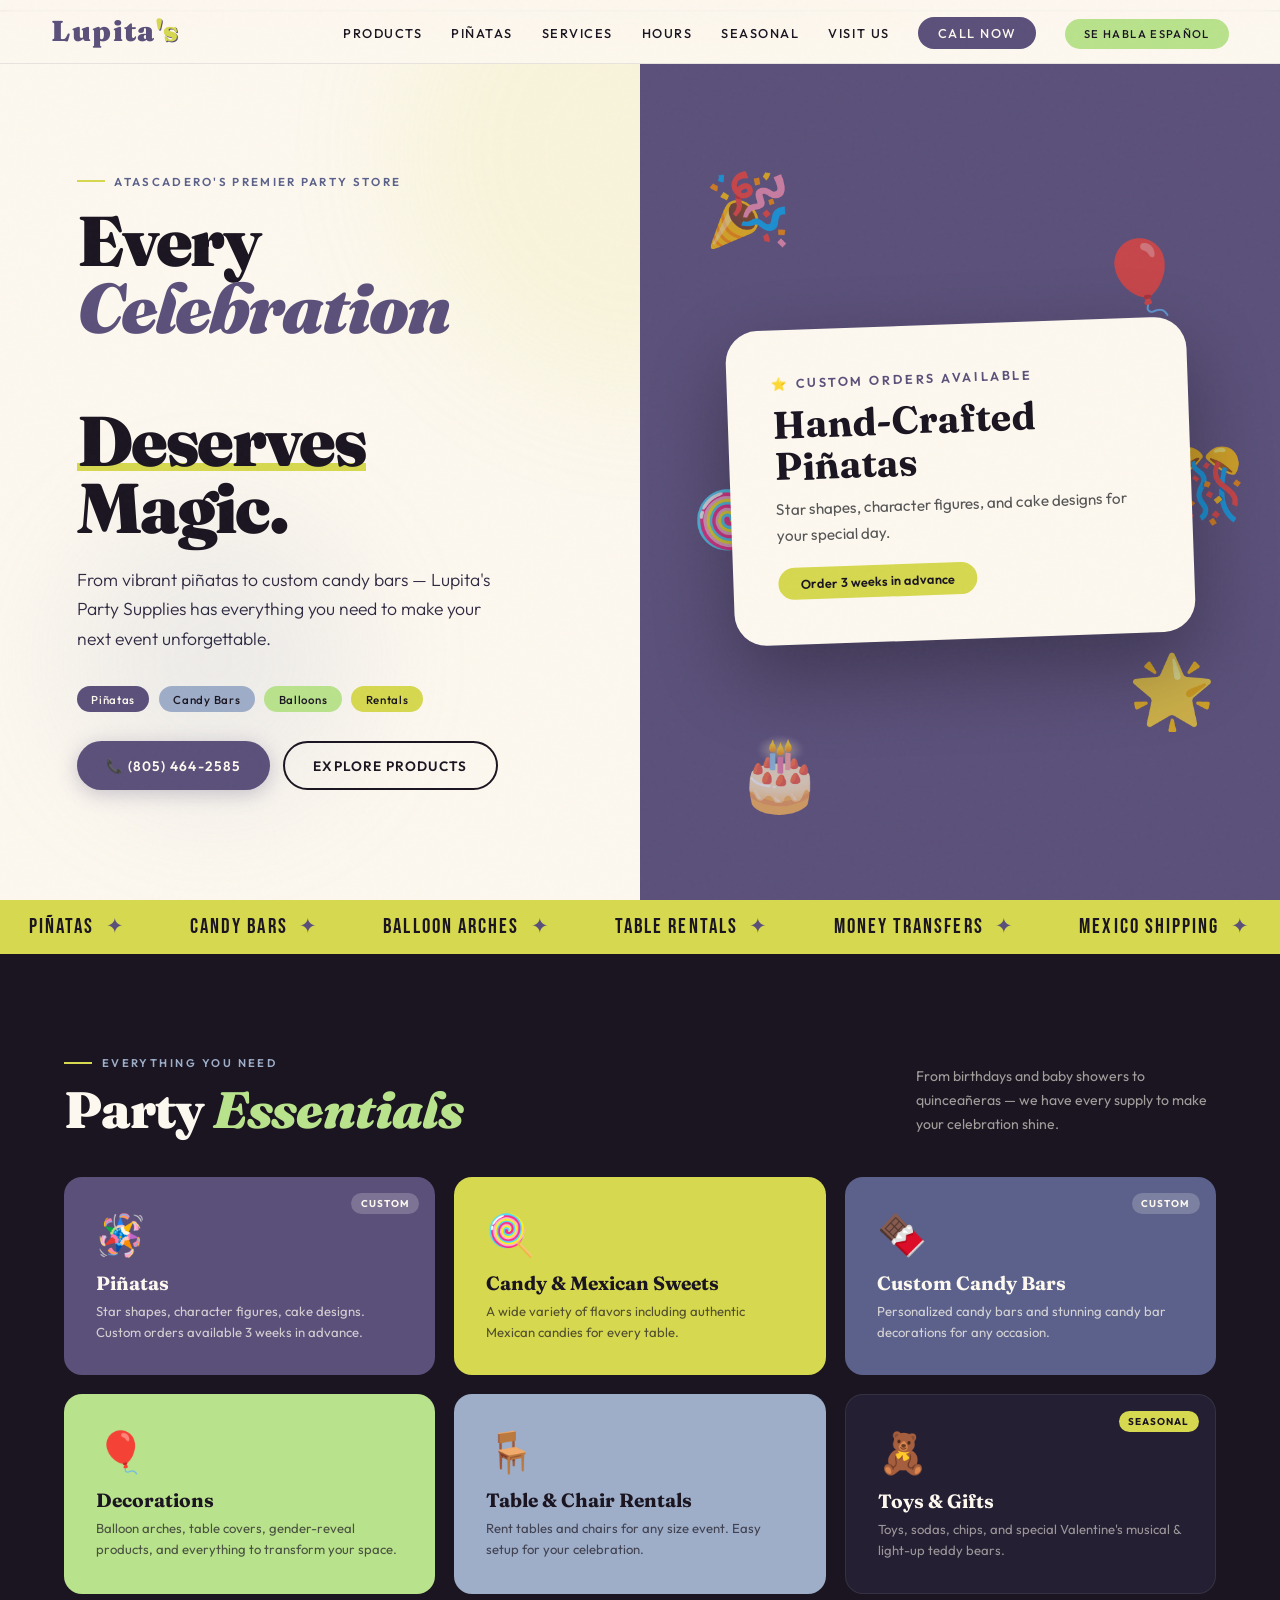
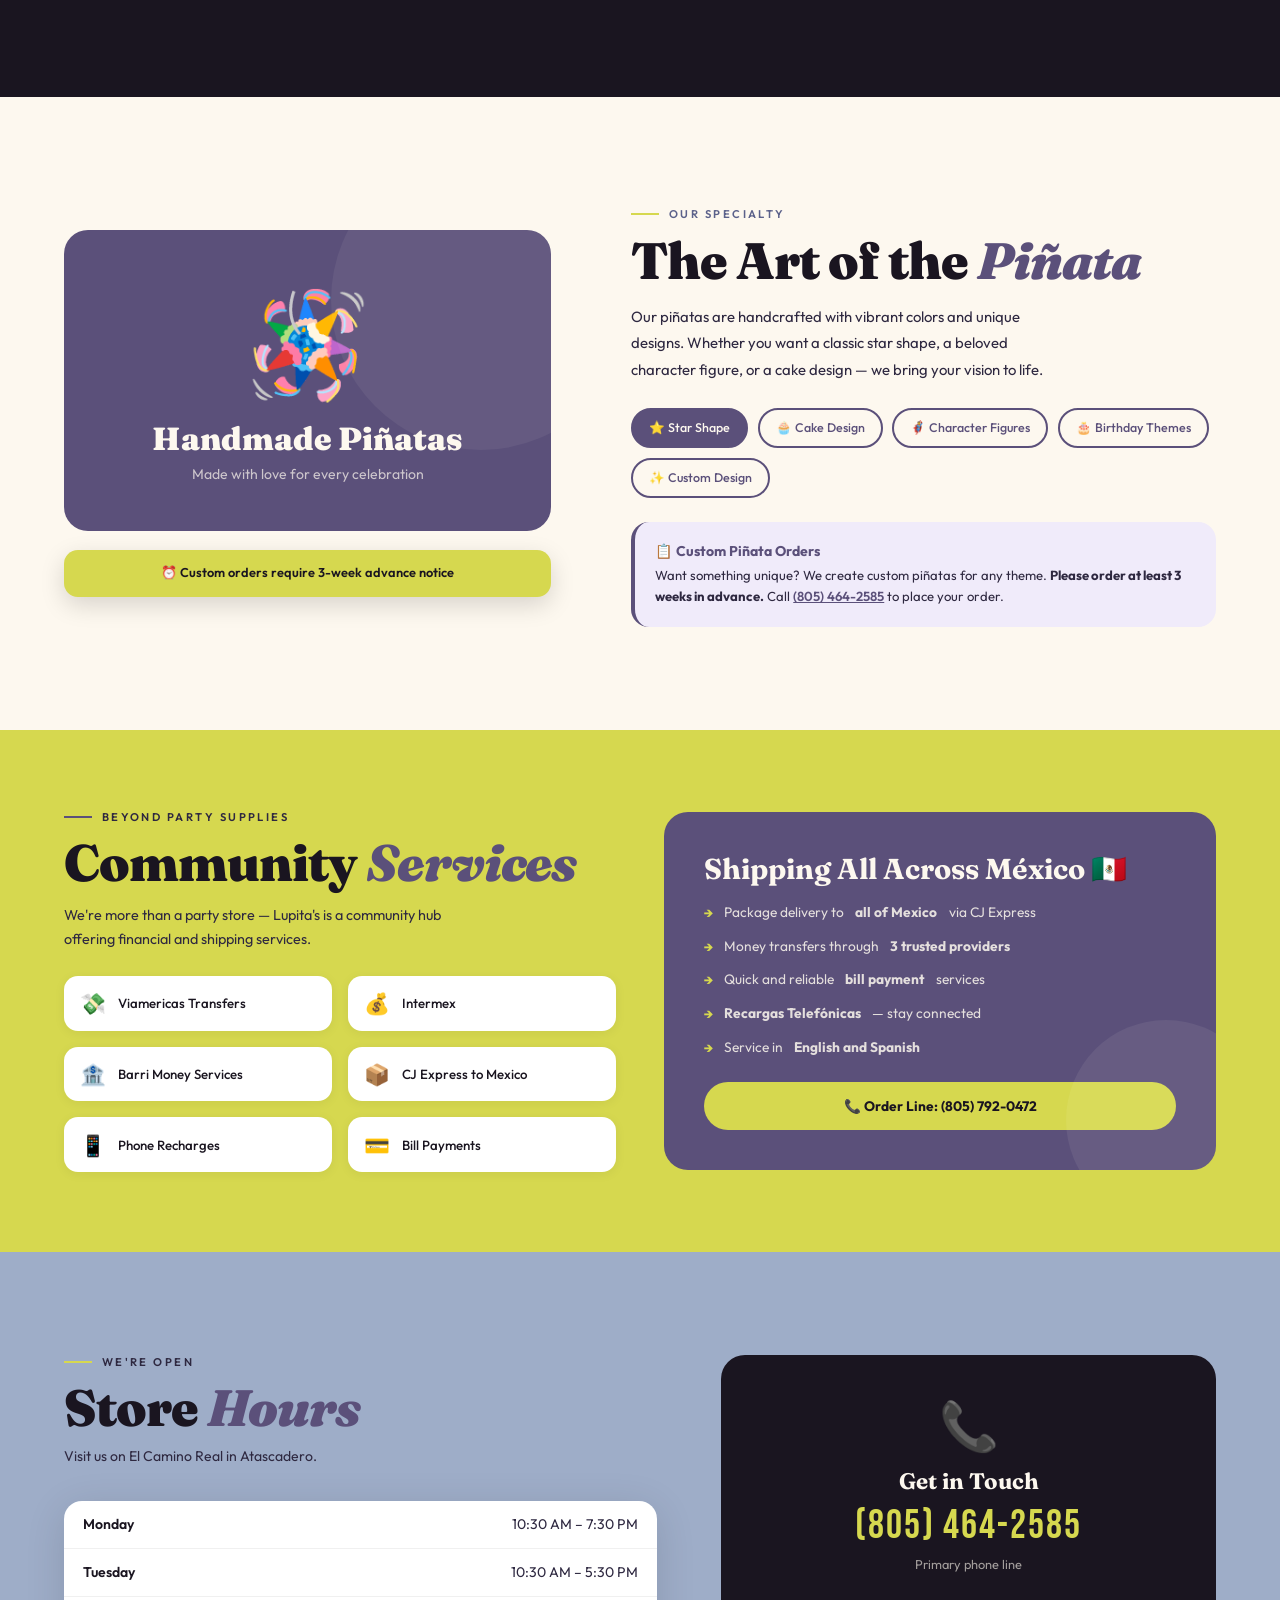
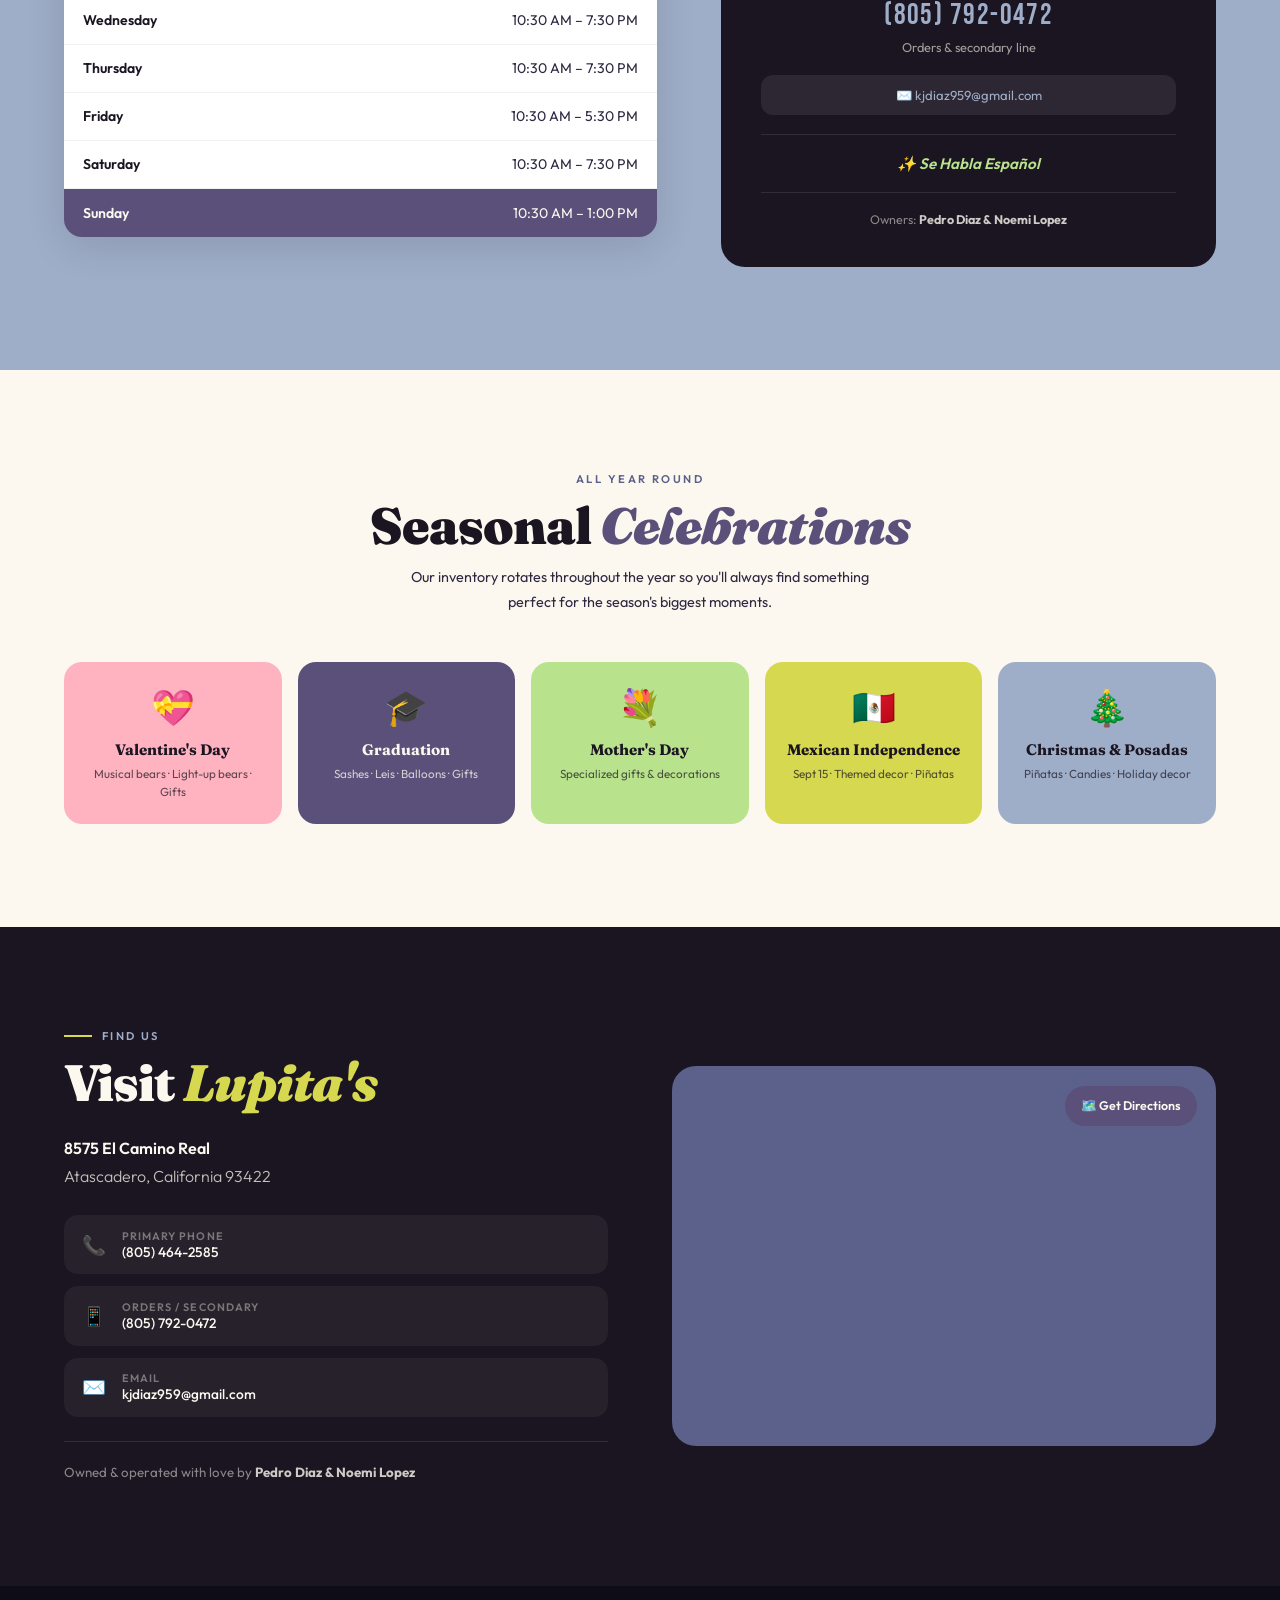
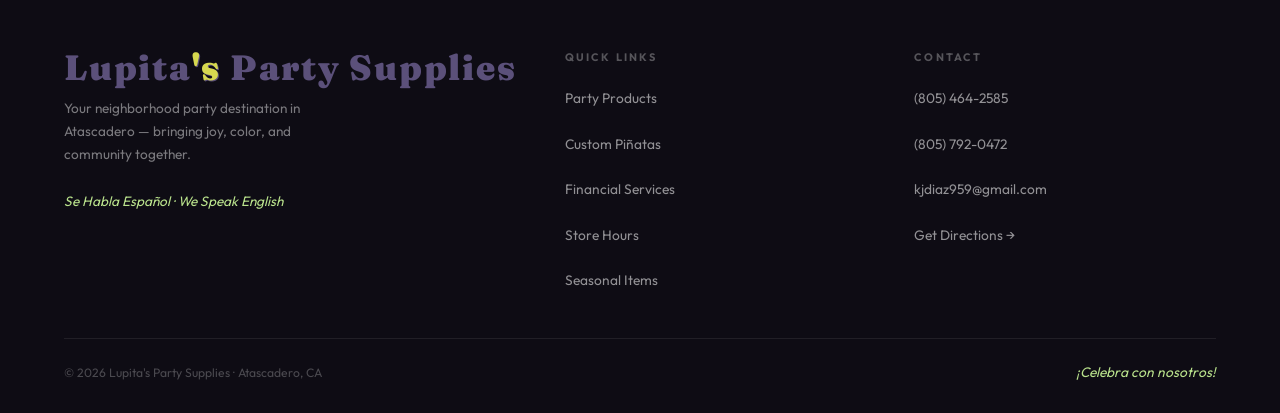
==== commit 8539bd20: "Testing spanish homepage" ====
--- a/index.html
+++ b/index.html
@@ -314,7 +314,6 @@
         </div>
         <div class="lowns reveal rd2">
             Owned &amp; operated with love by <strong>Pedro Diaz &amp; Noemi Lopez</strong><br>
-            <span style="color:var(--light-green);font-style:italic;">Se Habla Español · English Spoken</span>
         </div>
     </div>
 
@@ -373,7 +372,6 @@
     <div class="fb">
         <span>© <span id="year"></span> Lupita's Party Supplies · Atascadero, CA</span>
         <span class="fse">¡Celebra con nosotros!</span>
-        <span>Pedro Diaz &amp; Noemi Lopez</span>
     </div>
 </footer>
 
